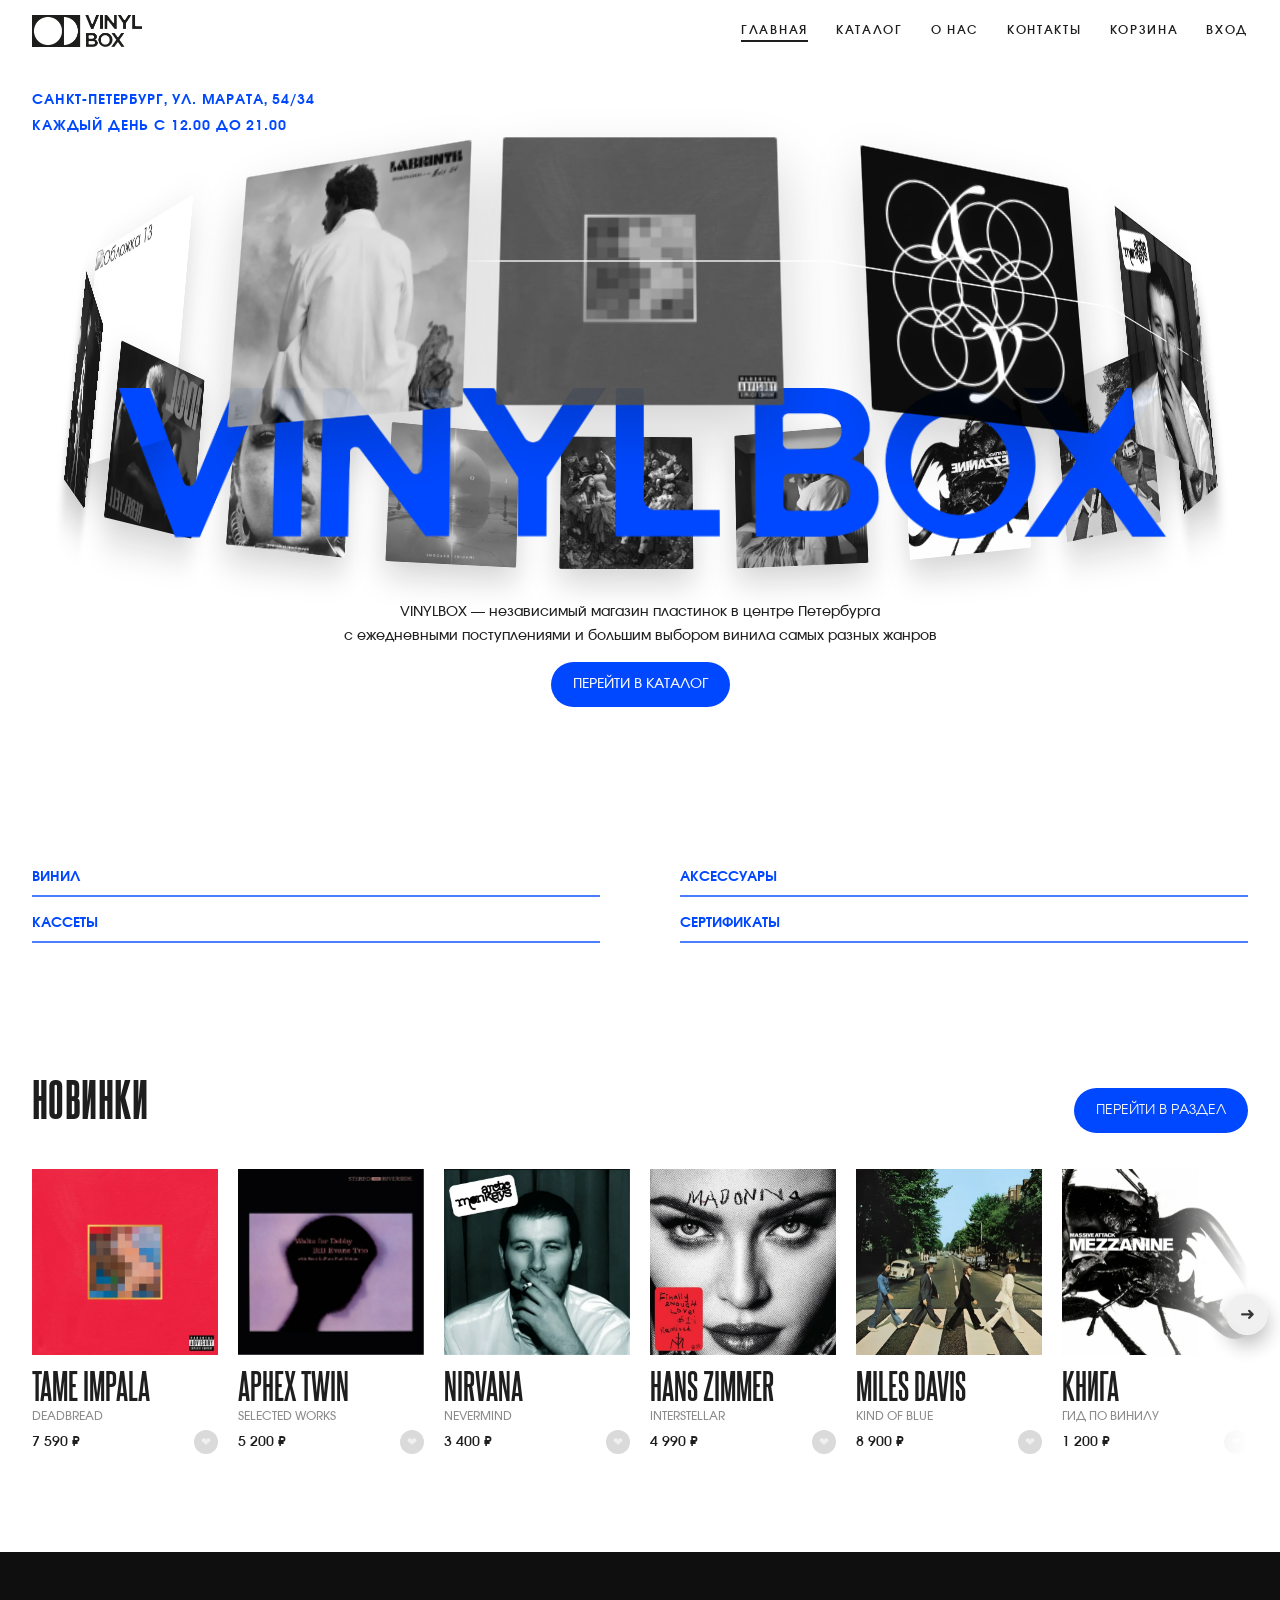
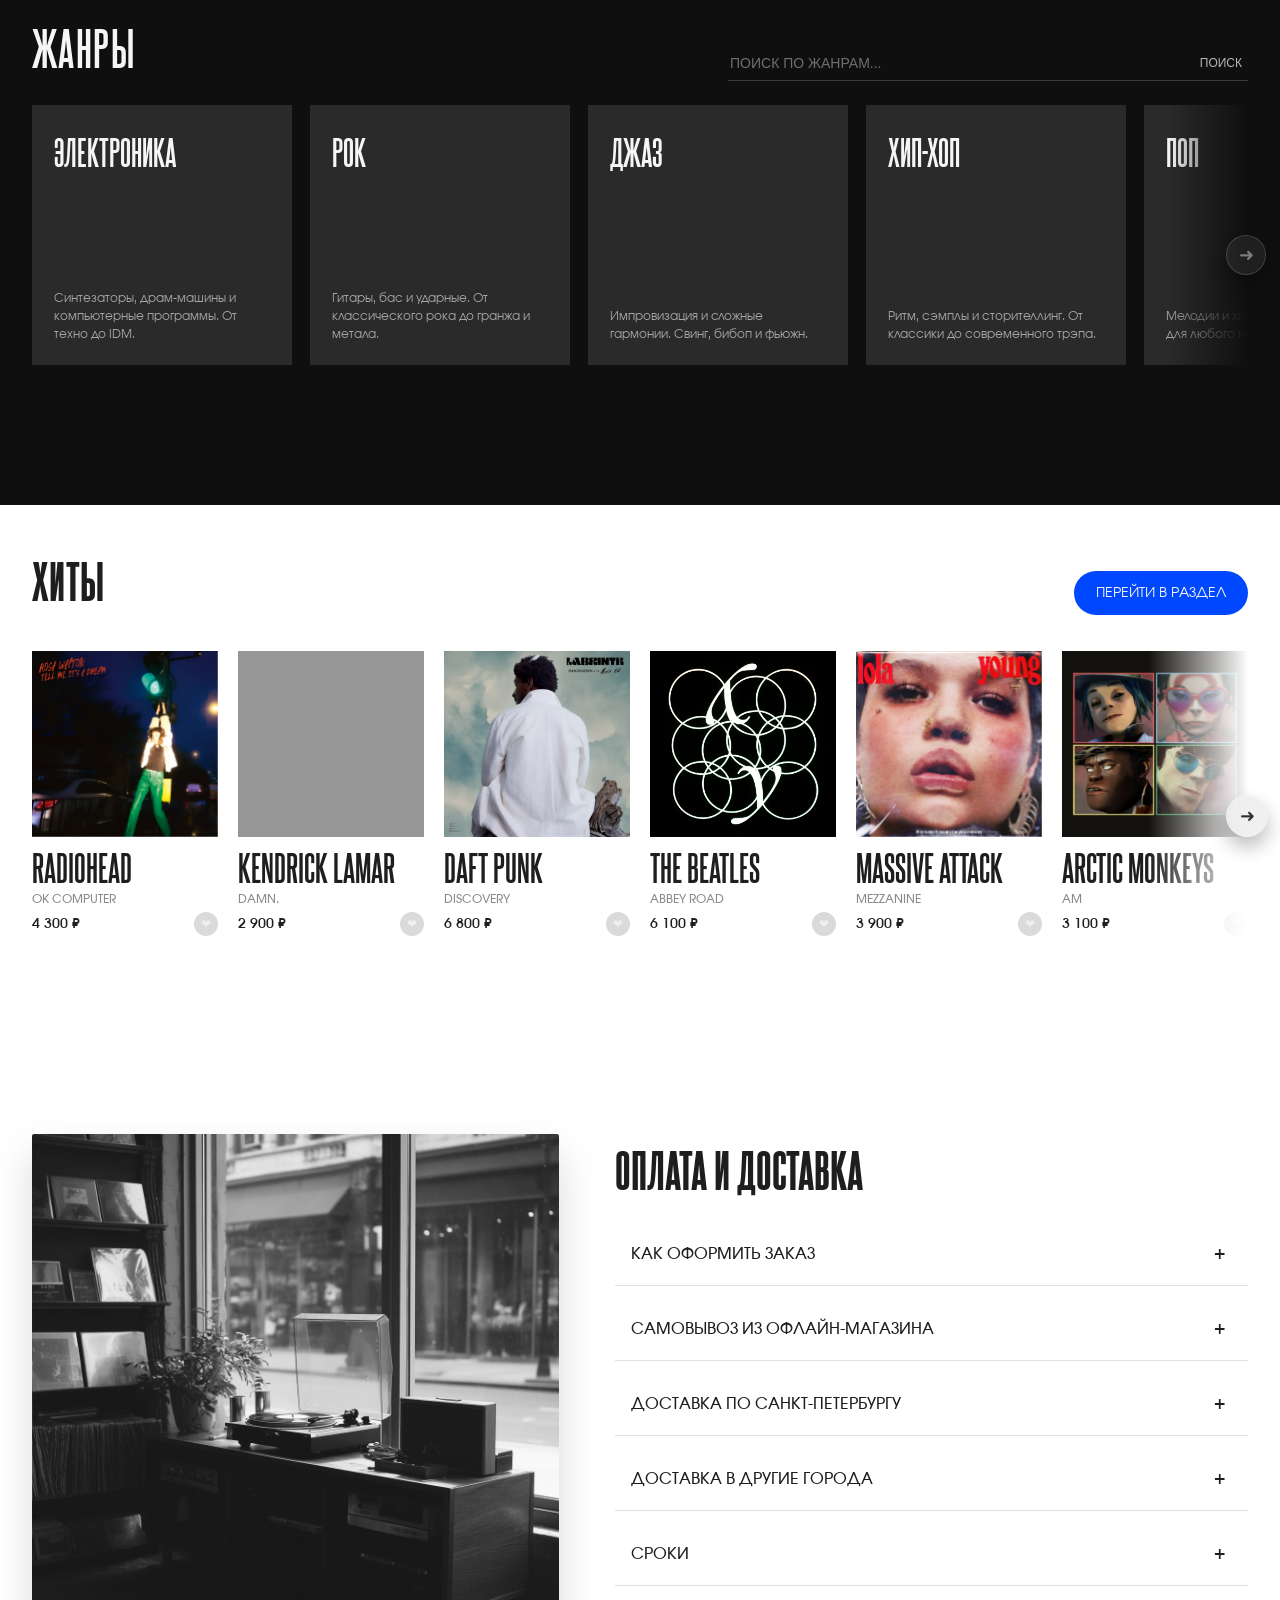
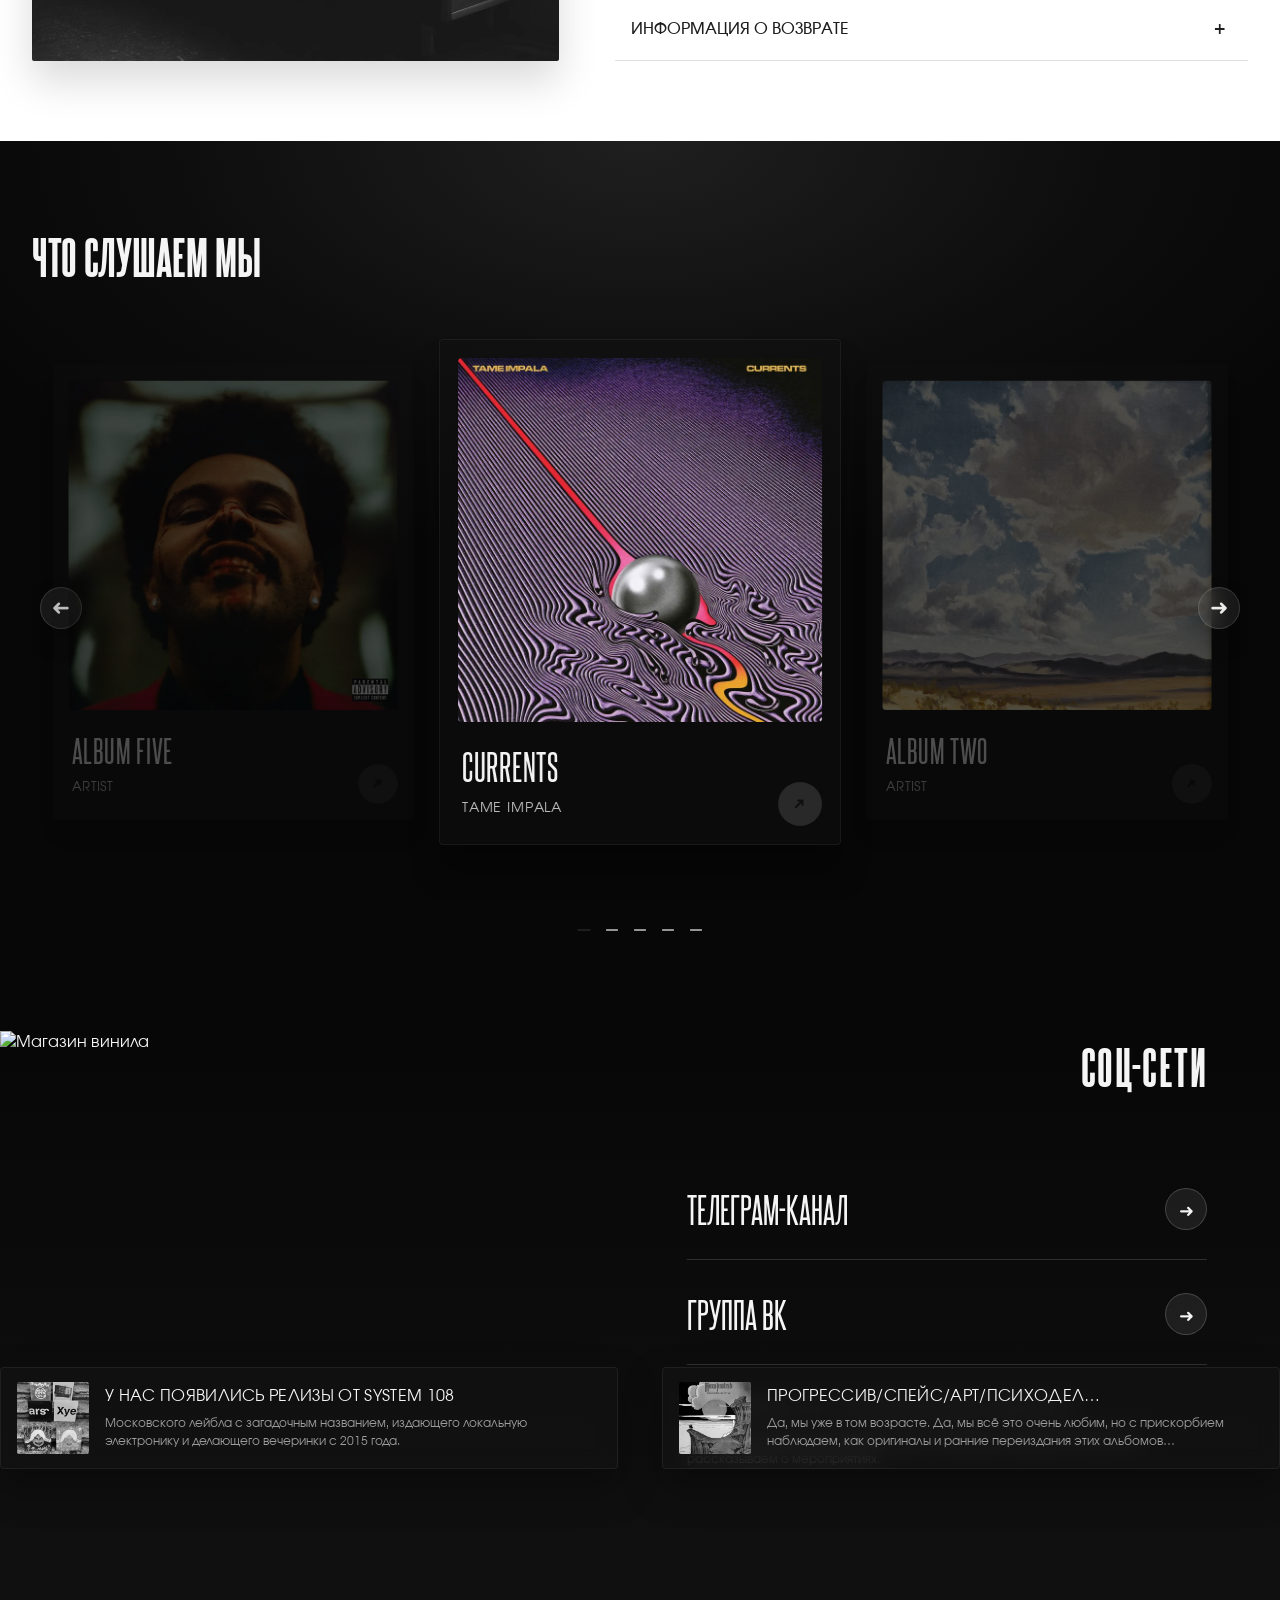
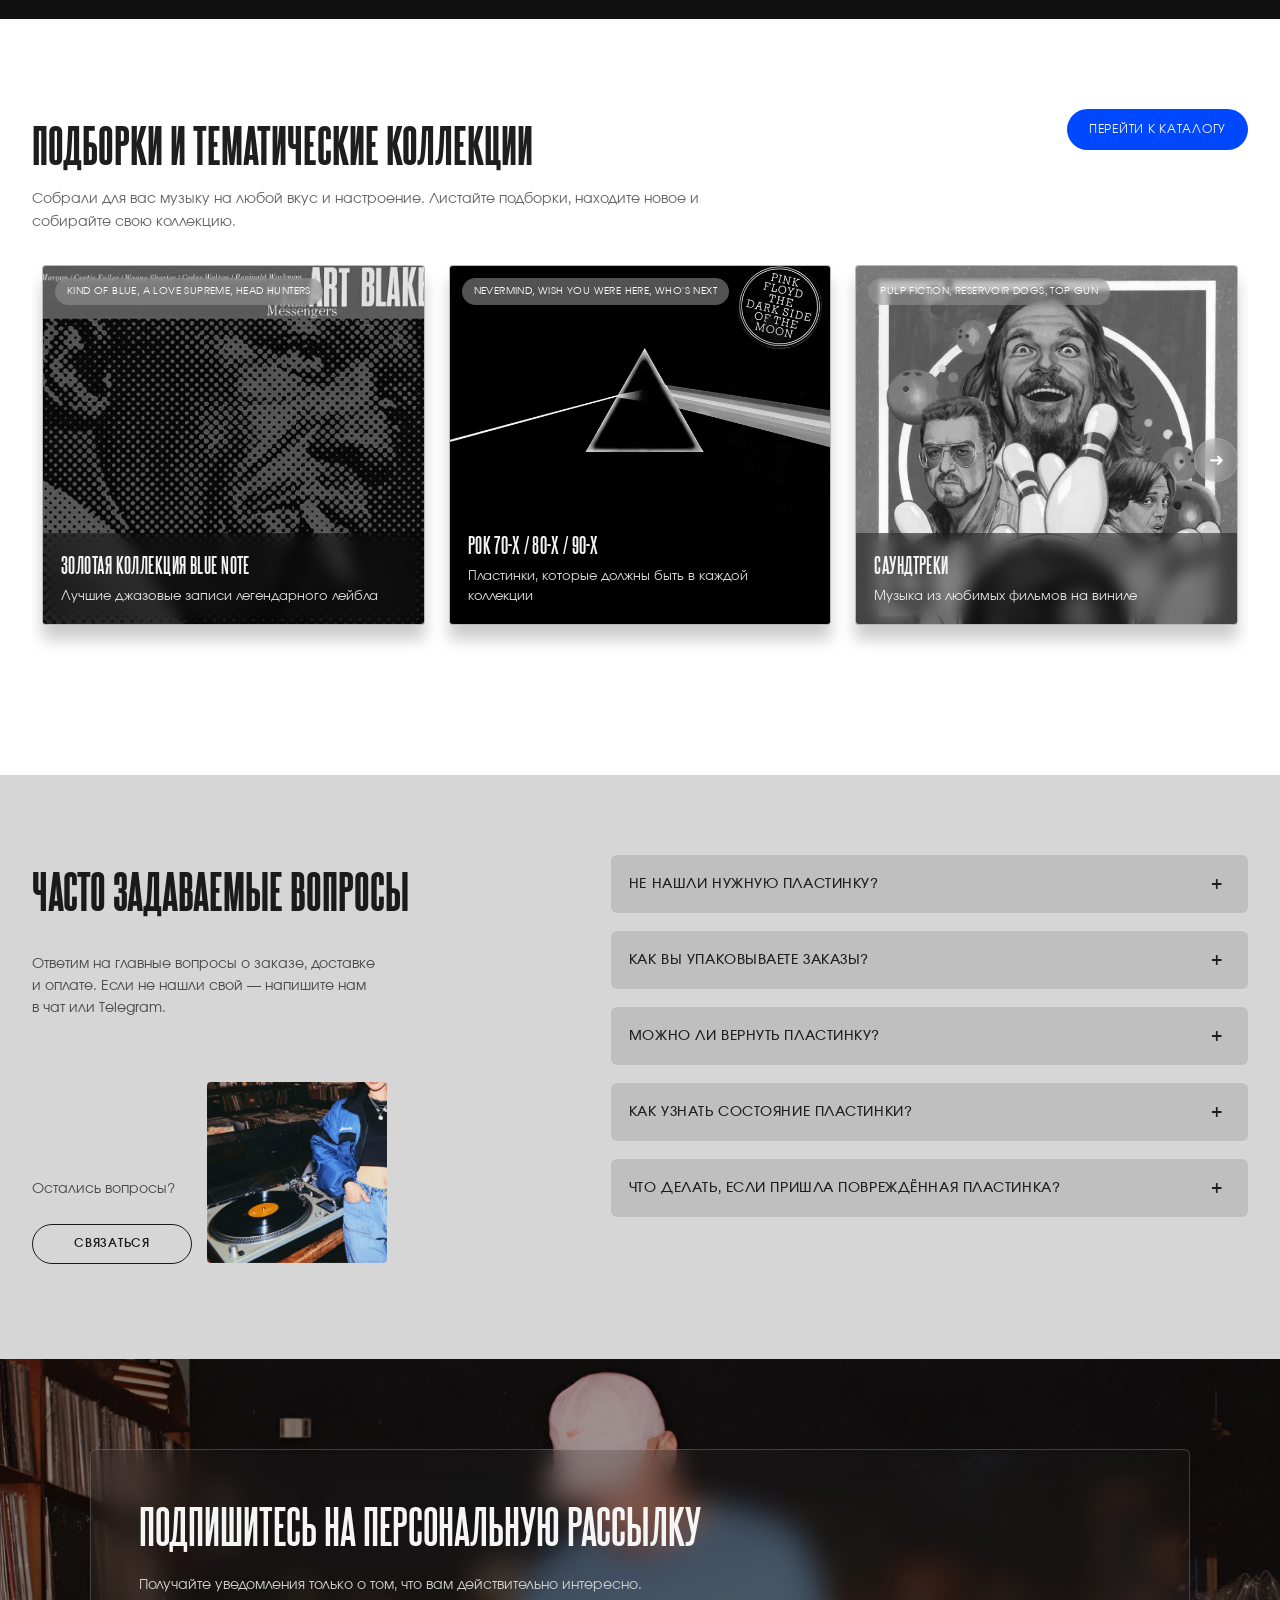
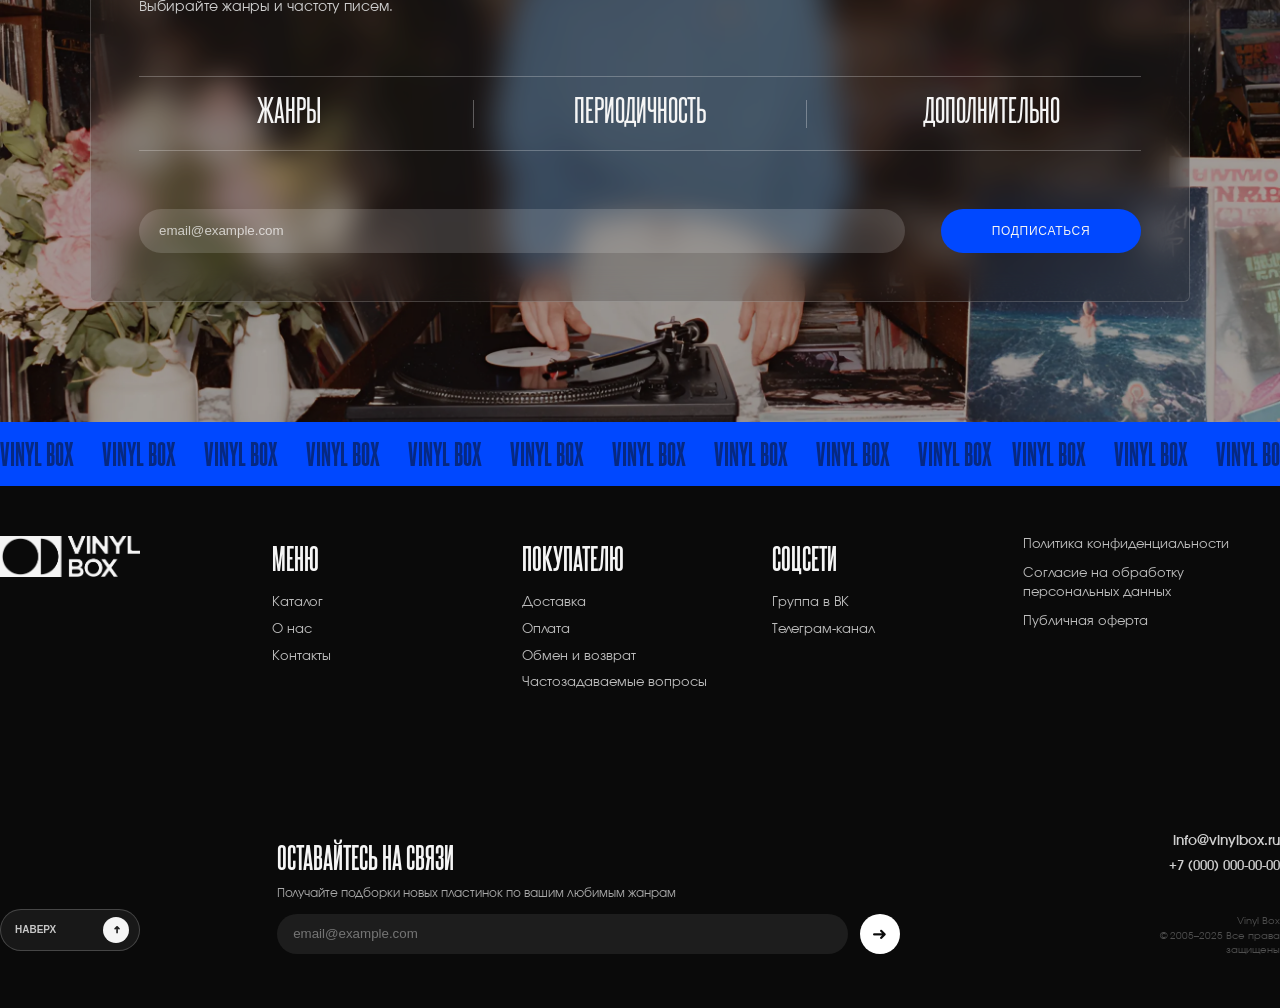
==== index.html @ a8a5d968 "Add files via upload" ====
﻿<!DOCTYPE html>
<html lang="ru">
<head>
    <meta charset="UTF-8">
    <meta name="viewport" content="width=device-width, initial-scale=1.0">
    <title>VINYLBOX</title>
    <link rel="stylesheet" href="/css/style.css">
</head>
<body>
    <header class="site-header">
        <div class="container header-inner">
            <a class="logo" href="index.html">
                <img class="logo-image" src="/images/logo1.webp" alt="Vinyl Box">
            </a>
            <nav class="nav">
                <div class="nav-item">
                    <a class="nav-link is-active" href="index.html">ГЛАВНАЯ</a>
                </div>
                <div class="nav-item">
                    <a class="nav-link" href="catalog.html">КАТАЛОГ</a>
                </div>
                <div class="nav-item">
                    <a class="nav-link" href="about.html">О НАС</a>
                </div>
                <div class="nav-item">
                    <a class="nav-link" href="contacts.html">КОНТАКТЫ</a>
                </div>
                <div class="nav-item">
                    <a class="nav-link" href="cart.html">КОРЗИНА</a>
                </div>
                <div class="nav-item">
                    <a class="nav-link" href="login.html">ВХОД</a>
                </div>
            </nav>
        </div>
    </header>

    <main>
        <section class="hero-info">
            <div class="container hero-info-inner">
                <div class="hero-info-contacts">
                    <p class="hero-info-line">САНКТ-ПЕТЕРБУРГ, УЛ. МАРАТА, 54/34</p>
                    <p class="hero-info-line">КАЖДЫЙ ДЕНЬ С 12.00 ДО 21.00</p>
                </div>
            </div>
        </section>

        <section class="hero">
            <div class="hero-floating" aria-hidden="true">
                <div class="orbit">
                    <div class="orbit-ring" aria-hidden="true">
                        <img class="orbit-item" src="/images/cover_hero/1.webp" alt="Обложка 1">
                        <img class="orbit-item" src="/images/cover_hero/15.webp" alt="Обложка 15">
                        <img class="orbit-item" src="/images/cover_hero/3.webp" alt="Обложка 3">
                        <img class="orbit-item" src="/images/cover_hero/4.webp" alt="Обложка 4">
                        <img class="orbit-item" src="/images/cover_hero/5.webp" alt="Обложка 5">
                        <img class="orbit-item" src="/images/cover_hero/6.webp" alt="Обложка 6">
                        <img class="orbit-item" src="/images/cover_hero/7.webp" alt="Обложка 7">
                        <img class="orbit-item" src="/images/cover_hero/8.webp" alt="Обложка 8">
                        <img class="orbit-item" src="/images/cover_hero/9.webp" alt="Обложка 9">
                        <img class="orbit-item" src="/images/cover_hero/16.webp" alt="Обложка 16">
                        <img class="orbit-item" src="/images/cover_hero/11.webp" alt="Обложка 11">
                        <img class="orbit-item" src="/images/cover_hero/12.webp" alt="Обложка 12">
                        <img class="orbit-item" src="/images/cover_hero/13.webp" alt="Обложка 13">
                        <img class="orbit-item" src="/images/cover_hero/14.webp" alt="Обложка 14">
                    </div>

                    <div class="orbit-logo" aria-hidden="true">
                        <img class="hero-logo" src="/images/logo3color.webp" alt="Vinyl Box">
                    </div>
                </div>
            </div>

            <div class="hero-caption">
                <p class="hero-info-text">
                    VINYLBOX — независимый магазин пластинок в центре Петербурга 
                    <br>с ежедневными поступлениями и большим выбором винила самых разных жанров
                </p>
                <a href="catalog.html" class="hero-cta">Перейти в каталог</a>
            </div>

        </section>

        <section class="catalog-links" aria-label="Разделы каталога">
            <div class="container catalog-links-inner">
                <div class="catalog-col">
                    <div class="catalog-item">
                        <span>ВИНИЛ</span>
                        <span class="catalog-line"></span>
                    </div>
                    <div class="catalog-item">
                        <span>КАССЕТЫ</span>
                        <span class="catalog-line"></span>
                    </div>
                </div>
                <div class="catalog-col">
                    <div class="catalog-item">
                        <span>АКСЕССУАРЫ</span>
                        <span class="catalog-line"></span>
                    </div>
                    <div class="catalog-item">
                        <span>СЕРТИФИКАТЫ</span>
                        <span class="catalog-line"></span>
                    </div>
                </div>
            </div>
        </section>

<section class="catalog">
    <div class="container">
        <div class="catalog__row">
            <h2 class="catalog__title">Новинки</h2>
            <a href="catalog.html" class="catalog__action">Перейти в раздел</a>
        </div>

        <div class="catalog__carousel" data-carousel>
        <button class="catalog__arrow catalog__arrow--left" data-carousel-prev aria-label="Назад">➜</button>
        <div class="catalog__grid" data-carousel-track>
            <!-- card -->
            <article class="catalog__card">
                <div class="catalog__card-image"></div>
                <div class="catalog__card-info">
                    <div class="catalog__card-title">Tame Impala</div>
                    <div class="catalog__card-subtitle">Deadbread</div>
                    <div class="catalog__card-footer">
                        <div class="catalog__card-price">7 590 ₽</div>
                        <button class="catalog__card-fav" aria-label="Добавить в избранное"></button>
                    </div>
                </div>
            </article>

            <article class="catalog__card">
                <div class="catalog__card-image"></div>
                <div class="catalog__card-info">
                    <div class="catalog__card-title">Tame Impala</div>
                    <div class="catalog__card-subtitle">Deadbread</div>
                    <div class="catalog__card-footer">
                        <div class="catalog__card-price">7 590 ₽</div>
                        <button class="catalog__card-fav" aria-label="Добавить в избранное"></button>
                    </div>
                </div>
            </article>

            <article class="catalog__card">
                <div class="catalog__card-image"></div>
                <div class="catalog__card-info">
                    <div class="catalog__card-title">Tame Impala</div>
                    <div class="catalog__card-subtitle">Deadbread</div>
                    <div class="catalog__card-footer">
                        <div class="catalog__card-price">7 590 ₽</div>
                        <button class="catalog__card-fav" aria-label="Добавить в избранное"></button>
                    </div>
                </div>
            </article>

            <article class="catalog__card">
                <div class="catalog__card-image"></div>
                <div class="catalog__card-info">
                    <div class="catalog__card-title">Tame Impala</div>
                    <div class="catalog__card-subtitle">Deadbread</div>
                    <div class="catalog__card-footer">
                        <div class="catalog__card-price">7 590 ₽</div>
                        <button class="catalog__card-fav" aria-label="Добавить в избранное"></button>
                    </div>
                </div>
            </article>

            <article class="catalog__card">
                <div class="catalog__card-image"></div>
                <div class="catalog__card-info">
                    <div class="catalog__card-title">Tame Impala</div>
                    <div class="catalog__card-subtitle">Deadbread</div>
                    <div class="catalog__card-footer">
                        <div class="catalog__card-price">7 590 ₽</div>
                        <button class="catalog__card-fav" aria-label="Добавить в избранное"></button>
                    </div>
                </div>
            </article>

            <article class="catalog__card">
                <div class="catalog__card-image"></div>
                <div class="catalog__card-info">
                    <div class="catalog__card-title">Tame Impala</div>
                    <div class="catalog__card-subtitle">Deadbread</div>
                    <div class="catalog__card-footer">
                        <div class="catalog__card-price">7 590 ₽</div>
                        <button class="catalog__card-fav" aria-label="Добавить в избранное"></button>
                    </div>
                </div>
            </article>

            <article class="catalog__card">
                <div class="catalog__card-image"></div>
                <div class="catalog__card-info">
                    <div class="catalog__card-title">Tame Impala</div>
                    <div class="catalog__card-subtitle">Deadbread</div>
                    <div class="catalog__card-footer">
                        <div class="catalog__card-price">7 590 ₽</div>
                        <button class="catalog__card-fav" aria-label="Добавить в избранное"></button>
                    </div>
                </div>
            </article>

            <article class="catalog__card">
                <div class="catalog__card-image"></div>
                <div class="catalog__card-info">
                    <div class="catalog__card-title">Tame Impala</div>
                    <div class="catalog__card-subtitle">Deadbread</div>
                    <div class="catalog__card-footer">
                        <div class="catalog__card-price">7 590 ₽</div>
                        <button class="catalog__card-fav" aria-label="Добавить в избранное"></button>
                    </div>
                </div>
            </article>

            <article class="catalog__card">
                <div class="catalog__card-image"></div>
                <div class="catalog__card-info">
                    <div class="catalog__card-title">Tame Impala</div>
                    <div class="catalog__card-subtitle">Deadbread</div>
                    <div class="catalog__card-footer">
                        <div class="catalog__card-price">7 590 ₽</div>
                        <button class="catalog__card-fav" aria-label="Добавить в избранное"></button>
                    </div>
                </div>
            </article>

            <article class="catalog__card">
                <div class="catalog__card-image"></div>
                <div class="catalog__card-info">
                    <div class="catalog__card-title">Tame Impala</div>
                    <div class="catalog__card-subtitle">Deadbread</div>
                    <div class="catalog__card-footer">
                        <div class="catalog__card-price">7 590 ₽</div>
                        <button class="catalog__card-fav" aria-label="Добавить в избранное"></button>
                    </div>
                </div>
            </article>

            <article class="catalog__card">
                <div class="catalog__card-image"></div>
                <div class="catalog__card-info">
                    <div class="catalog__card-title">Tame Impala</div>
                    <div class="catalog__card-subtitle">Deadbread</div>
                    <div class="catalog__card-footer">
                        <div class="catalog__card-price">7 590 ₽</div>
                        <button class="catalog__card-fav" aria-label="Добавить в избранное"></button>
                    </div>
                </div>
            </article>
        </div>
        <div class="catalog__fade catalog__fade--left" data-carousel-fade-left></div>
        <div class="catalog__fade catalog__fade--right" data-carousel-fade-right></div>
        <button class="catalog__arrow catalog__arrow--right" data-carousel-next aria-label="Вперёд">➜</button>
    </div>
    </div>
</section>








        <section class="genres">
            <div class="container">
                <div class="genres__row">
                    <h2 class="genres__title">Жанры</h2>
                    <div class="genres__search">
                        <input type="text" placeholder="Поиск по жанрам..." class="genres__search-input" aria-label="Поиск по жанрам">
                        <button class="genres__search-button" aria-label="Поиск">Поиск</button>
                    </div>
                </div>

                <div class="genres__carousel" data-carousel>
                    <button class="genres__arrow genres__arrow--left" data-carousel-prev aria-label="Назад">➜</button>
                    <div class="genres__track" data-carousel-track>
                        <article class="genres__card">
                            <div class="genres__back" style="background-image: url('images/genres__card/genre-electro.webp');"></div>
                            <div class="genres__front">
                                <h3 class="genres__name">Электроника</h3>
                                <p class="genres__desc">Синтезаторы, драм-машины и компьютерные программы. От техно до IDM.</p>
                            </div>
                        </article>

                        <article class="genres__card">
                            <div class="genres__back" style="background-image: url('images/genres__card/genre-rock.webp');"></div>
                            <div class="genres__front">
                                <h3 class="genres__name">Рок</h3>
                                <p class="genres__desc">Гитары, бас и ударные. От классического рока до гранжа и метала.</p>
                            </div>
                        </article>

                        <article class="genres__card">
                            <div class="genres__back" style="background-image: url('images/genres__card/genre-jazz.webp');"></div>
                            <div class="genres__front">
                                <h3 class="genres__name">Джаз</h3>
                                <p class="genres__desc">Импровизация и сложные гармонии. Свинг, бибоп и фьюжн.</p>
                            </div>
                        </article>

                        <article class="genres__card">
                            <div class="genres__back" style="background-image: url('images/genres__card/genre-hiphop.webp');"></div>
                            <div class="genres__front">
                                <h3 class="genres__name">Хип-хоп</h3>
                                <p class="genres__desc">Ритм, сэмплы и сторителлинг. От классики до современного трэпа.</p>
                            </div>
                        </article>

                        <article class="genres__card">
                            <div class="genres__back" style="background-image: url('images/genres__card/genre-pop.webp');"></div>
                            <div class="genres__front">
                                <h3 class="genres__name">Поп</h3>
                                <p class="genres__desc">Мелодии и хиты. Легкое звучание для любого настроения.</p>
                            </div>
                        </article>

                        <article class="genres__card">
                            <div class="genres__back" style="background-image: url('images/genres__card/genre-indie.webp');"></div>
                            <div class="genres__front">
                                <h3 class="genres__name">Инди</h3>
                                <p class="genres__desc">Независимое звучание и эксперименты. От дрим-попа до пост-панка.</p>
                            </div>
                        </article>

                        <a href="catalog.html" class="genres__card genres__card--action">
                            <div class="genres__front">
                                <span class="genres__action-text">Перейти в раздел</span>
                                <span class="genres__action-icon">➜</span>
                            </div>
                        </a>
                    </div>
                    <div class="genres__fade genres__fade--left" data-carousel-fade-left></div>
                    <div class="genres__fade genres__fade--right" data-carousel-fade-right></div>
                    <button class="genres__arrow genres__arrow--right" data-carousel-next aria-label="Вперёд">➜</button>
                </div>
            </div>
        </section>

<section class="catalog">
    <div class="container">
        <div class="catalog__row">
            <h2 class="catalog__title">Хиты</h2>
            <a href="catalog.html" class="catalog__action">Перейти в раздел</a>
        </div>

        <div class="catalog__carousel" data-carousel>
        <button class="catalog__arrow catalog__arrow--left" data-carousel-prev aria-label="Назад">➜</button>
        <div class="catalog__grid" data-carousel-track>
            <!-- card -->
            <article class="catalog__card">
                <div class="catalog__card-image"></div>
                <div class="catalog__card-info">
                    <div class="catalog__card-title">Tame Impala</div>
                    <div class="catalog__card-subtitle">Deadbread</div>
                    <div class="catalog__card-footer">
                        <div class="catalog__card-price">7 590 ₽</div>
                        <button class="catalog__card-fav" aria-label="Добавить в избранное"></button>
                    </div>
                </div>
            </article>

            <article class="catalog__card">
                <div class="catalog__card-image"></div>
                <div class="catalog__card-info">
                    <div class="catalog__card-title">Tame Impala</div>
                    <div class="catalog__card-subtitle">Deadbread</div>
                    <div class="catalog__card-footer">
                        <div class="catalog__card-price">7 590 ₽</div>
                        <button class="catalog__card-fav" aria-label="Добавить в избранное"></button>
                    </div>
                </div>
            </article>

            <article class="catalog__card">
                <div class="catalog__card-image"></div>
                <div class="catalog__card-info">
                    <div class="catalog__card-title">Tame Impala</div>
                    <div class="catalog__card-subtitle">Deadbread</div>
                    <div class="catalog__card-footer">
                        <div class="catalog__card-price">7 590 ₽</div>
                        <button class="catalog__card-fav" aria-label="Добавить в избранное"></button>
                    </div>
                </div>
            </article>

            <article class="catalog__card">
                <div class="catalog__card-image"></div>
                <div class="catalog__card-info">
                    <div class="catalog__card-title">Tame Impala</div>
                    <div class="catalog__card-subtitle">Deadbread</div>
                    <div class="catalog__card-footer">
                        <div class="catalog__card-price">7 590 ₽</div>
                        <button class="catalog__card-fav" aria-label="Добавить в избранное"></button>
                    </div>
                </div>
            </article>

            <article class="catalog__card">
                <div class="catalog__card-image"></div>
                <div class="catalog__card-info">
                    <div class="catalog__card-title">Tame Impala</div>
                    <div class="catalog__card-subtitle">Deadbread</div>
                    <div class="catalog__card-footer">
                        <div class="catalog__card-price">7 590 ₽</div>
                        <button class="catalog__card-fav" aria-label="Добавить в избранное"></button>
                    </div>
                </div>
            </article>

            <article class="catalog__card">
                <div class="catalog__card-image"></div>
                <div class="catalog__card-info">
                    <div class="catalog__card-title">Tame Impala</div>
                    <div class="catalog__card-subtitle">Deadbread</div>
                    <div class="catalog__card-footer">
                        <div class="catalog__card-price">7 590 ₽</div>
                        <button class="catalog__card-fav" aria-label="Добавить в избранное"></button>
                    </div>
                </div>
            </article>

            <article class="catalog__card">
                <div class="catalog__card-image"></div>
                <div class="catalog__card-info">
                    <div class="catalog__card-title">Tame Impala</div>
                    <div class="catalog__card-subtitle">Deadbread</div>
                    <div class="catalog__card-footer">
                        <div class="catalog__card-price">7 590 ₽</div>
                        <button class="catalog__card-fav" aria-label="Добавить в избранное"></button>
                    </div>
                </div>
            </article>

            <article class="catalog__card">
                <div class="catalog__card-image"></div>
                <div class="catalog__card-info">
                    <div class="catalog__card-title">Tame Impala</div>
                    <div class="catalog__card-subtitle">Deadbread</div>
                    <div class="catalog__card-footer">
                        <div class="catalog__card-price">7 590 ₽</div>
                        <button class="catalog__card-fav" aria-label="Добавить в избранное"></button>
                    </div>
                </div>
            </article>

            <article class="catalog__card">
                <div class="catalog__card-image"></div>
                <div class="catalog__card-info">
                    <div class="catalog__card-title">Tame Impala</div>
                    <div class="catalog__card-subtitle">Deadbread</div>
                    <div class="catalog__card-footer">
                        <div class="catalog__card-price">7 590 ₽</div>
                        <button class="catalog__card-fav" aria-label="Добавить в избранное"></button>
                    </div>
                </div>
            </article>

            <article class="catalog__card">
                <div class="catalog__card-image"></div>
                <div class="catalog__card-info">
                    <div class="catalog__card-title">Tame Impala</div>
                    <div class="catalog__card-subtitle">Deadbread</div>
                    <div class="catalog__card-footer">
                        <div class="catalog__card-price">7 590 ₽</div>
                        <button class="catalog__card-fav" aria-label="Добавить в избранное"></button>
                    </div>
                </div>
            </article>

            <article class="catalog__card">
                <div class="catalog__card-image"></div>
                <div class="catalog__card-info">
                    <div class="catalog__card-title">Tame Impala</div>
                    <div class="catalog__card-subtitle">Deadbread</div>
                    <div class="catalog__card-footer">
                        <div class="catalog__card-price">7 590 ₽</div>
                        <button class="catalog__card-fav" aria-label="Добавить в избранное"></button>
                    </div>
                </div>
            </article>
        </div>
        <div class="catalog__fade catalog__fade--left" data-carousel-fade-left></div>
        <div class="catalog__fade catalog__fade--right" data-carousel-fade-right></div>
        <button class="catalog__arrow catalog__arrow--right" data-carousel-next aria-label="Вперёд">➜</button>
    </div>
    </div>
</section>



        <section class="payment">
            <div class="container payment__inner">
                <div class="payment__visual" style="background-image: url('images/pay_del/pay_del_im.webp');"></div>
                <div class="payment__info">
                    <h2 class="payment__title">Оплата и доставка</h2>

                    <div class="payment__accordion" data-accordion>
                        <article class="payment__item">
                            <button class="payment__header" type="button" aria-expanded="false">
                                <span>Как оформить заказ</span>
                                    <span class="payment__arrow" aria-hidden="true">+</span>
                            </button>
                            <div class="payment__body">
                                <p>Для того, чтобы купить пластинки в нашем интернет-магазине винила, Вам нужно зарегистрироваться на сайте, добавить нужные Вам альбомы в корзину и оформить заказ. В течение пары часов мы свяжемся с вами для уточнения деталей заказа.  
                                <br>
                                <br>С этого момента и до момента выдачи заказа пластинка резервируется на 3 дня 
                                <br>и не может быть продана кому-то другому.</p>
                            </div>
                        </article>

                        <article class="payment__item">
                            <button class="payment__header" type="button" aria-expanded="false">
                                <span>Самовывоз из офлайн-магазина</span>
                                    <span class="payment__arrow" aria-hidden="true">+</span>
                            </button>
                            <div class="payment__body">
                                <p>Если вы находитесь в Санкт-Петербурге или его окрестностях, то можете получить свой заказ в нашем магазине, который находится по адресу: Санкт-Петербург, ул. Марата 54/34. Магазин работает без выходных, с 12.00 до 21.00. 
                                <br>
                                <br>Таким образом, вы экономите на доставке и можете сами забрать заказ на виниловые пластинки в СПб, убедившись в соответствии состояния пластинок описанию на сайте.   </p>
                            </div>
                        </article>

                        <article class="payment__item">
                            <button class="payment__header" type="button" aria-expanded="false">
                                <span>Доставка по Санкт-Петербургу</span>
                                    <span class="payment__arrow" aria-hidden="true">+</span>
                            </button>
                            <div class="payment__body">
                                <p>Мы отправляем пластинки по Санкт-Петербургу с курьерами <strong>Яндекс Доставкой</strong>. Это всегда занимает не больше часа: сразу после оплаты мы передадим надежно упакованную пластинку курьеру! Также можем отправить заказ другими службами.   </p>
                            </div>
                        </article>

                        <article class="payment__item">
                            <button class="payment__header" type="button" aria-expanded="false">
                                <span>Доставка в другие города</span>
                                    <span class="payment__arrow" aria-hidden="true">+</span>
                            </button>
                            <div class="payment__body">
                                <p>Отправка осуществляется почтой или транспортной компанией Яндекс Доставки. Сроки и стоимость зависят от региона и способа доставки. 
                                <br>
                                <br>Доставка почтой обычно стоит 400-500 рублей, в зависимости от веса посылки и удаленности вашего города. Для надёжности аккуратно упаковываем винил в специальную пленку и коробку из плотного картона, чтобы пластинки не повредили во время транспортировки. Все заказы будут отправлены в течение одного дня после оплаты, отправление можно будет отслеживать по ссылке на сайте почты. </p>
                            </div>
                        </article>

                        <article class="payment__item">
                            <button class="payment__header" type="button" aria-expanded="false">
                                <span>Сроки</span>
                                    <span class="payment__arrow" aria-hidden="true">+</span>
                            </button>
                            <div class="payment__body">
                                <p>Подтвержденные заказы обычно отправляются в течение 1–2 рабочих дней. Срок доставки зависит от города Вашего проживания. 
                                <br>
                                <br>В среднем срок составляет: Яндекс Доставка — 1–3 дня, Почта России — 3–5 дней.</p>
                            </div>
                        </article>

                        <article class="payment__item">
                            <button class="payment__header" type="button" aria-expanded="false">
                                <span>Информация о возврате</span>
                                    <span class="payment__arrow" aria-hidden="true">+</span>
                            </button>
                            <div class="payment__body">
                                <p>Если товар не подошёл, вы можете вернуть его в течение <strong>14 дней</strong> в соответствии с законодательством РФ. Сохраняйте чек и упаковку.</p>
                            </div>
                        </article>
                    </div>
                </div>
            </div>
        </section>

        <section class="recom" aria-label="Что слушаем мы">
            <div class="container">
                <h2 class="recom__title">Что слушаем мы</h2>
                <div class="recom__carousel" data-recom>
                    <button class="recom__arrow recom__arrow--left" data-recom-prev aria-label="Назад">➜</button>
                    <div class="recom__viewport">
                        <div class="recom__track">
                            <article class="recom__card" data-recom-card>
                                <div class="recom__image-wrap">
                                    <img src="/images/recom/rec_1.webp" alt="Currents — Tame Impala">
                                </div>
                                <div class="recom__meta">
                                    <div class="recom__album">CURRENTS</div>
                                    <div class="recom__artist">TAME IMPALA</div>
                                </div>
                                <a class="recom__link" href="#" aria-label="Перейти к пластинке">
                                    <span class="recom__link-icon">➜</span>
                                </a>
                            </article>
                            <article class="recom__card" data-recom-card>
                                <div class="recom__image-wrap">
                                    <img src="/images/recom/rec_2.webp" alt="Альбом 2">
                                </div>
                                <div class="recom__meta">
                                    <div class="recom__album">ALBUM TWO</div>
                                    <div class="recom__artist">ARTIST</div>
                                </div>
                                <a class="recom__link" href="#" aria-label="Перейти к пластинке">
                                    <span class="recom__link-icon">➜</span>
                                </a>
                            </article>
                            <article class="recom__card" data-recom-card>
                                <div class="recom__image-wrap">
                                    <img src="/images/recom/rec_3.webp" alt="Альбом 3">
                                </div>
                                <div class="recom__meta">
                                    <div class="recom__album">ALBUM THREE</div>
                                    <div class="recom__artist">ARTIST</div>
                                </div>
                                <a class="recom__link" href="#" aria-label="Перейти к пластинке">
                                    <span class="recom__link-icon">➜</span>
                                </a>
                            </article>
                            <article class="recom__card" data-recom-card>
                                <div class="recom__image-wrap">
                                    <img src="/images/recom/rec_4.webp" alt="Альбом 4">
                                </div>
                                <div class="recom__meta">
                                    <div class="recom__album">ALBUM FOUR</div>
                                    <div class="recom__artist">ARTIST</div>
                                </div>
                                <a class="recom__link" href="#" aria-label="Перейти к пластинке">
                                    <span class="recom__link-icon">➜</span>
                                </a>
                            </article>
                            <article class="recom__card" data-recom-card>
                                <div class="recom__image-wrap">
                                    <img src="/images/recom/rec_5.webp" alt="Альбом 5">
                                </div>
                                <div class="recom__meta">
                                    <div class="recom__album">ALBUM FIVE</div>
                                    <div class="recom__artist">ARTIST</div>
                                </div>
                                <a class="recom__link" href="#" aria-label="Перейти к пластинке">
                                    <span class="recom__link-icon">➜</span>
                                </a>
                            </article>
                        </div>
                    </div>
                    <button class="recom__arrow recom__arrow--right" data-recom-next aria-label="Вперёд">➜</button>
                </div>
                <div class="recom__dots" data-recom-dots>
                    <button class="recom__dot" type="button" aria-label="Карточка 1"></button>
                    <button class="recom__dot" type="button" aria-label="Карточка 2"></button>
                    <button class="recom__dot" type="button" aria-label="Карточка 3"></button>
                    <button class="recom__dot" type="button" aria-label="Карточка 4"></button>
                    <button class="recom__dot" type="button" aria-label="Карточка 5"></button>
                </div>
            </div>
        </section>

        <section class="social" aria-label="Соц-сети">
            <div class="social__media">
                <img src="/images/social_net/im1.webp" alt="Магазин винила">
            </div>
            <div class="social__cards">
                <article class="social__card">
                    <img class="social__thumb" src="/images/social_net/image_2.webp" alt="Новость 1">
                    <div class="social__text">
                        <div class="social__card-title">У нас появились релизы от system 108</div>
                        <div class="social__card-desc">
                            Московского лейбла с загадочным названием, издающего локальную электронику и делающего вечеринки с 2015 года.
                        </div>
                    </div>
                </article>
                <article class="social__card">
                    <img class="social__thumb" src="/images/social_net/image_3.webp" alt="Новость 2">
                    <div class="social__text">
                        <div class="social__card-title">Прогрессив/спейс/арт/психодел…</div>
                        <div class="social__card-desc">
                            Да, мы уже в том возрасте. Да, мы всё это очень любим, но с прискорбием наблюдаем, как оригиналы и ранние переиздания этих альбомов…
                        </div>
                    </div>
                </article>
            </div>
            <div class="container social__content">
                <div class="social__inner">
                    <h2 class="social__title">Соц-сети</h2>
                    <div class="social__links">
                        <div class="social__item">
                            <a class="social__link" href="#" aria-label="Телеграм-канал">
                                Телеграм-канал
                                <span class="social__arrow">➜</span>
                            </a>
                            <div class="social__panel">
                                Первое место, где появляется информация о новых поступлениях. 
                                <br>Здесь всё самое свежее и актуальное: редкие пластинки, новости, 
                                <br>а ещё розыгрыши винила и просто тёплая, дружелюбная атмосфера. 
                            </div>
                        </div>
                        <div class="social__item">
                            <a class="social__link" href="#" aria-label="Группа ВК">
                                Группа ВК
                                <span class="social__arrow">➜</span>
                            </a>
                            <div class="social__panel">
                                Cообщество в котором тоже можно спокойно полистать наш каталог (который стараемся регулярно пополнять) и задать вопросы.
                            </div>
                        </div>
                    </div>
                    <div class="social__note">
                        <p>Подписывайтесь на нас, чтобы быть в курсе всего интересного!</p>
                        <p>Публикуем новинки, анонсируем скидки, проводим розыгрыши пластинок и рассказываем о мероприятиях.</p>
                    </div>
                </div>
            </div>
        </section>

        <section class="collections" aria-label="Подборки и тематические коллекции">
            <div class="container">
                <div class="collections__row">
                    <div class="collections__head">
                        <h2 class="collections__title">Подборки и тематические коллекции</h2>
                        <p class="collections__desc">
                            Собрали для вас музыку на любой вкус и настроение. Листайте подборки, находите новое и собирайте свою коллекцию.
                        </p>
                    </div>
                    <a class="collections__cta" href="catalog.html">Перейти к каталогу</a>
                </div>

                <div class="collections__carousel" data-collections>
                    <button class="collections__arrow collections__arrow--left" data-collections-prev aria-label="Назад">➜</button>
                    <div class="collections__track" data-collections-track>
                        <article class="collections__card">
                            <div class="collections__pill">Kind of Blue, A Love Supreme, Head Hunters</div>
                            <div class="collections__image">
                                <img src="/images/compilation/jazz_1.webp" alt="Золотая коллекция Blue Note">
                            </div>
                            <div class="collections__info">
                                <h3>Золотая коллекция Blue Note</h3>
                                <p>Лучшие джазовые записи легендарного лейбла</p>
                            </div>
                        </article>

                        <article class="collections__card">
                            <div class="collections__pill">Nevermind, Wish You Were Here, Who's Next</div>
                            <div class="collections__image">
                                <img src="/images/compilation/rock_2.webp" alt="Рок 70-х / 80-х / 90-х">
                            </div>
                            <div class="collections__info">
                                <h3>Рок 70-х / 80-х / 90-х</h3>
                                <p>Пластинки, которые должны быть в каждой коллекции</p>
                            </div>
                        </article>

                        <article class="collections__card">
                            <div class="collections__pill">Pulp Fiction, Reservoir Dogs, Top Gun</div>
                            <div class="collections__image">
                                <img src="/images/compilation/sound_3.webp" alt="Саундтреки">
                            </div>
                            <div class="collections__info">
                                <h3>Саундтреки</h3>
                                <p>Музыка из любимых фильмов на виниле</p>
                            </div>
                        </article>

                        <article class="collections__card">
                            <div class="collections__pill">Snoop Doggy Dogg, Nas, 2Pac, Dr. Dre</div>
                            <div class="collections__image">
                                <img src="/images/compilation/hip_4.webp" alt="Хип-хоп: старая школа и новое звучание">
                            </div>
                            <div class="collections__info">
                                <h3>Хип-хоп: старая школа и новое звучание</h3>
                                <p>Золотая эра от Wu-Tang до Nas</p>
                            </div>
                        </article>
                    </div>
                    <button class="collections__arrow collections__arrow--right" data-collections-next aria-label="Вперёд">➜</button>
                </div>
            </div>
        </section>

        <section class="faq" aria-label="Часто задаваемые вопросы">
            <div class="container faq__inner">
                <div class="faq__info">
                    <h2 class="faq__title">Часто задаваемые вопросы</h2>
                    <p class="faq__lead">
                        Ответим на главные вопросы о заказе, доставке 
                        <br>и оплате. Если не нашли свой — напишите нам 
                        <br>в чат или Telegram.
                    </p>
                    <div class="faq__image">
                        <img src="/images/FAQ/img1.webp" alt="Магазин винила">
                    </div>
                    <div class="faq__cta">
                        <span>Остались вопросы?</span>
                        <a class="faq__btn" href="#">Связаться</a>
                    </div>
                </div>
                <div class="faq__list" data-accordion>
                    <article class="faq__item payment__item">
                        <button class="faq__header payment__header" type="button" aria-expanded="false">
                            <span>Не нашли нужную пластинку?</span>
                            <span class="payment__arrow" aria-hidden="true">+</span>
                        </button>
                        <div class="faq__body payment__body">
                            <p>Если вы не нашли интересующую вас пластинку в каталоге, напишите нам — мы проверим наличие на складе или уточним возможность индивидуального заказа специально для вас.
</p>
                        </div>
                    </article>
                    <article class="faq__item payment__item">
                        <button class="faq__header payment__header" type="button" aria-expanded="false">
                            <span>Как вы упаковываете заказы?</span>
                            <span class="payment__arrow" aria-hidden="true">+</span>
                        </button>
                        <div class="faq__body payment__body">
                            <p>Каждую пластинку упаковываем в плотный картонный конверт + пузырчатую пленку. Отправляем в коробках, чтобы защитить углы от повреждений.</p>
                        </div>
                    </article>
                    <article class="faq__item payment__item">
                        <button class="faq__header payment__header" type="button" aria-expanded="false">
                            <span>Можно ли вернуть пластинку?</span>
                            <span class="payment__arrow" aria-hidden="true">+</span>
                        </button>
                        <div class="faq__body payment__body">
                            <p>Да, в течение 14 дней, если не нарушена упаковка и товар не был в использовании. 
                                <br>Если пластинка пришла поврежденной — заменяем или возвращаем деньги.</p>
                        </div>
                    </article>
                    <article class="faq__item payment__item">
                        <button class="faq__header payment__header" type="button" aria-expanded="false">
                            <span>Как узнать состояние пластинки?</span>
                            <span class="payment__arrow" aria-hidden="true">+</span>
                        </button>
                        <div class="faq__body payment__body">
                            <p>В карточке каждого товара указано состояние: новый (запечатанный) или подержанный 
                                <br>(с оценкой от Mint до Good). Фото обложки и самой пластинки прилагаются.</p>
                        </div>
                    </article>
                    <article class="faq__item payment__item">
                        <button class="faq__header payment__header" type="button" aria-expanded="false">
                            <span>Что делать, если пришла повреждённая пластинка?</span>
                            <span class="payment__arrow" aria-hidden="true">+</span>
                        </button>
                        <div class="faq__body payment__body">
                            <p>Напишите нам в Telegram или на почту в течение 3 дней с момента получения. Пришлите фото упаковки и пластинки — заменим товар или вернем деньги.</p>
                        </div>
                    </article>
                </div>
            </div>
        </section>

        <section class="subscribe" aria-label="Подписка на рассылку">
            <div class="container">
                <div class="subscribe__panel">
                    <h2 class="subscribe__title">Подпишитесь на персональную рассылку</h2>
                    <p class="subscribe__lead">
                        Получайте уведомления только о том, что вам действительно интересно. Выбирайте жанры и частоту писем.
                    </p>
                    <div class="subscribe__choices">
                        <details class="subscribe__dropdown">
                            <summary>Жанры</summary>
                            <div class="subscribe__options">
                                <div class="subscribe__options-inner is-two-col">
                                    <label><input type="checkbox"> Джаз</label>
                                    <label><input type="checkbox"> Рок</label>
                                    <label><input type="checkbox"> Электроника</label>
                                    <label><input type="checkbox"> Хип-хоп</label>
                                    <label><input type="checkbox"> Поп</label>
                                    <label><input type="checkbox"> Инди</label>
                                    <label><input type="checkbox"> Соул / Фанк</label>
                                    <label><input type="checkbox"> Метал</label>
                                </div>
                            </div>
                        </details>
                        <details class="subscribe__dropdown">
                            <summary>Периодичность</summary>
                            <div class="subscribe__options">
                                <div class="subscribe__options-inner">
                                    <label><input type="radio" name="freq"> Раз в неделю</label>
                                    <label><input type="radio" name="freq"> Раз в две недели</label>
                                    <label><input type="radio" name="freq"> Раз в месяц</label>
                                </div>
                            </div>
                        </details>
                        <details class="subscribe__dropdown">
                            <summary>Дополнительно</summary>
                            <div class="subscribe__options">
                                <div class="subscribe__options-inner">
                                    <label><input type="checkbox"> Скидки и акции</label>
                                    <label><input type="checkbox"> Предзаказы</label>
                                    <label><input type="checkbox"> Мероприятия</label>
                                </div>
                            </div>
                        </details>
                    </div>
                    <form class="subscribe__form">
                        <input type="email" placeholder="email@example.com" aria-label="Email">
                        <button type="submit">Подписаться</button>
                    </form>
                </div>
            </div>
        </section>
</main>

    <footer class="footer" aria-label="Подвал сайта">
        <div class="footer__ticker" aria-hidden="true">
            <div class="footer__ticker-track">
                <span>VINYL BOX</span><span>VINYL BOX</span><span>VINYL BOX</span><span>VINYL BOX</span><span>VINYL BOX</span><span>VINYL BOX</span><span>VINYL BOX</span><span>VINYL BOX</span><span>VINYL BOX</span><span>VINYL BOX</span>
            </div>
            <div class="footer__ticker-track" aria-hidden="true">
                <span>VINYL BOX</span><span>VINYL BOX</span><span>VINYL BOX</span><span>VINYL BOX</span><span>VINYL BOX</span><span>VINYL BOX</span><span>VINYL BOX</span><span>VINYL BOX</span><span>VINYL BOX</span><span>VINYL BOX</span>
            </div>
        </div>

        <div class="container footer__inner">
            <div class="footer__brand">
                <img src="/images/logo_w.webp" alt="Vinyl Box">
            </div>

            <div class="footer__col">
                <h3>Меню</h3>
                <a href="#">Каталог</a>
                <a href="about.html">О нас</a>
                <a href="contacts.html">Контакты</a>
            </div>

            <div class="footer__col">
                <h3>Покупателю</h3>
                <a href="#">Доставка</a>
                <a href="#">Оплата</a>
                <a href="#">Обмен и возврат</a>
                <a href="#">Частозадаваемые вопросы</a>
            </div>

            <div class="footer__col">
                <h3>Соцсети</h3>
                <a href="#">Группа в ВК</a>
                <a href="#">Телеграм-канал</a>
            </div>

            <div class="footer__legal">
                <a href="#">Политика конфиденциальности</a>
                <a href="#">Согласие на обработку персональных данных</a>
                <a href="#">Публичная оферта</a>
            </div>
        </div>

        <div class="container footer__bottom">
            <button class="footer__to-top" type="button" aria-label="Наверх">Наверх <span>➜</span></button>
            <div class="footer__subscribe">
                <div class="footer__subscribe-title">Оставайтесь на связи</div>
                <div class="footer__subscribe-text">Получайте подборки новых пластинок по вашим любимым жанрам</div>
                <div class="footer__subscribe-form">
                    <input type="email" placeholder="email@example.com" aria-label="Email">
                    <button type="button" aria-label="Отправить">➜</button>
                </div>
            </div>
            <div class="footer__contacts">
                <div class="footer__email">info@vinylbox.ru</div>
                <div class="footer__phone">+7 (000) 000-00-00</div>
                <div class="footer__copy">Vinyl Box<br>© 2005–2025 Все права защищены</div>
            </div>
        </div>
    </footer>




    <script src="js/site.js"></script>
    <script>
        const heroFloating = document.querySelector(".hero-floating");
        const floatItems = document.querySelectorAll(".float-item");
        const orbitItems = document.querySelectorAll(".orbit-item");

        if (heroFloating && floatItems.length) {
            floatItems.forEach((item) => {
                item.addEventListener("mouseenter", () => heroFloating.classList.add("has-hover"));
                item.addEventListener("mouseleave", () => heroFloating.classList.remove("has-hover"));
            });
        }

        // Make orbit items stack correctly relative to the logo (front items overlap, back items stay behind)
        if (orbitItems.length) {
            const updateOrbitZ = () => {
                orbitItems.forEach((item) => {
                    const computed = getComputedStyle(item).transform;
                    if (computed && computed.startsWith("matrix3d(")) {
                        const values = computed.slice(9, -1).split(",").map(Number);
                        const z = values[14] || 0;
                        item.style.setProperty("--z", Math.round(z));
                    }
                });
                requestAnimationFrame(updateOrbitZ);
            };
            requestAnimationFrame(updateOrbitZ);
        }

        (function () {
            const carousels = document.querySelectorAll('[data-carousel]');
            carousels.forEach(carousel => {
                const track = carousel.querySelector('[data-carousel-track]');
                const prev = carousel.querySelector('[data-carousel-prev]');
                const next = carousel.querySelector('[data-carousel-next]');
                const scrollStep = () => track.clientWidth;
                const fadeLeft = carousel.querySelector('[data-carousel-fade-left]');
                const fadeRight = carousel.querySelector('[data-carousel-fade-right]');

                const updateArrows = () => {
                    const maxScroll = track.scrollWidth - track.clientWidth;
                    prev.classList.toggle('hidden', track.scrollLeft < 20);
                    next.classList.toggle('hidden', track.scrollLeft > maxScroll - 20);
                    if (fadeLeft) fadeLeft.classList.toggle('hidden', track.scrollLeft < 20);
                    if (fadeRight) fadeRight.classList.toggle('hidden', track.scrollLeft > maxScroll - 20);
                };

                prev.addEventListener('click', () => {
                    track.scrollBy({ left: -scrollStep(), behavior: 'smooth' });
                });

                next.addEventListener('click', () => {
                    track.scrollBy({ left: scrollStep(), behavior: 'smooth' });
                });

                track.addEventListener('scroll', updateArrows);
                window.addEventListener('resize', updateArrows);

                updateArrows();
            });
        })();

        (function () {
            const products = [
                { name: 'Tame Impala', sub: 'Deadbread', price: 7590 },
                { name: 'Aphex Twin', sub: 'Selected Works', price: 5200 },
                { name: 'Nirvana', sub: 'Nevermind', price: 3400 },
                { name: 'Hans Zimmer', sub: 'Interstellar', price: 4990 },
                { name: 'Miles Davis', sub: 'Kind of Blue', price: 8900 },
                { name: 'Книга', sub: 'Гид по винилу', price: 1200 },
                { name: 'Сертификат', sub: 'Подарок 5000', price: 2000 },
                { name: 'Постер', sub: 'VINYL BOX', price: 2500 },
                { name: 'Boards of Canada', sub: 'Music Has the Right', price: 6290 },
                { name: 'Pink Floyd', sub: 'The Wall', price: 7100 },
                { name: 'John Coltrane', sub: 'Blue Train', price: 5600 },
                { name: 'Radiohead', sub: 'OK Computer', price: 4300 },
                { name: 'Kendrick Lamar', sub: 'DAMN.', price: 2900 },
                { name: 'Daft Punk', sub: 'Discovery', price: 6800 },
                { name: 'The Beatles', sub: 'Abbey Road', price: 6100 },
                { name: 'Massive Attack', sub: 'Mezzanine', price: 3900 },
                { name: 'Arctic Monkeys', sub: 'AM', price: 3100 },
                { name: 'Ryuichi Sakamoto', sub: '1996', price: 7400 },
                { name: 'Nujabes', sub: 'Modal Soul', price: 5900 },
                { name: 'Portishead', sub: 'Dummy', price: 4100 },
                { name: 'Gorillaz', sub: 'Demon Days', price: 5400 },
                { name: 'A Tribe Called Quest', sub: 'Midnight Marauders', price: 6200 },
                { name: 'Bill Evans', sub: 'Waltz for Debby', price: 6400 },
                { name: 'Kraftwerk', sub: 'The Man-Machine', price: 5100 },
                { name: 'Metallica', sub: 'Ride the Lightning', price: 6900 },
                { name: 'Taylor Swift', sub: '1989', price: 7200 }
            ];

            const formatPrice = (n) => `${Number(n || 0).toLocaleString('ru-RU')} ₽`;

            const setCard = (card, p, imgIndex) => {
                const title = card.querySelector('.catalog__card-title');
                const sub = card.querySelector('.catalog__card-subtitle');
                const price = card.querySelector('.catalog__card-price');
                const img = card.querySelector('.catalog__card-image');

                if (title) title.textContent = p.name;
                if (sub) sub.textContent = p.sub;
                if (price) price.textContent = formatPrice(p.price);
                if (img) {
                    img.style.backgroundImage = `url(/images/cover_hero/${imgIndex}.webp)`;
                }

                card.dataset.productName = p.name;
                card.dataset.productSub = p.sub;
                card.dataset.productPrice = String(p.price);
                card.tabIndex = 0;

                // Link the mini-card to the same item in the catalog via search query.
                const go = () => {
                    window.location.href = `catalog.html?q=${encodeURIComponent(p.name)}`;
                };

                if (!card.dataset.bound) {
                    card.addEventListener('click', (e) => {
                        if (e.target.closest('.catalog__card-fav')) return;
                        go();
                    });
                    card.addEventListener('keydown', (e) => {
                        if (e.key === 'Enter' || e.key === ' ') {
                            e.preventDefault();
                            go();
                        }
                    });
                    card.dataset.bound = '1';
                }
            };

            const carousels = Array.from(document.querySelectorAll('.catalog__carousel[data-carousel]'));
            if (!carousels.length) return;

            const coverCount = 17;
            const pick = (i) => products[i % products.length];

            carousels.forEach((carousel, carouselIndex) => {
                const track = carousel.querySelector('[data-carousel-track]');
                if (!track) return;
                const cards = Array.from(track.querySelectorAll('.catalog__card'));
                const offset = carouselIndex * cards.length;
                cards.forEach((card, i) => {
                    const idx = offset + i;
                    const imgIndex = (idx % coverCount) + 1;
                    setCard(card, pick(idx), imgIndex);
                });
            });
        })();

        (function () {
            const accordions = document.querySelectorAll('[data-accordion]');
            accordions.forEach((accordion) => {
                const items = accordion.querySelectorAll('.payment__item');

                const closeAll = () => {
                    items.forEach((item) => {
                        item.classList.remove('is-open');
                        const header = item.querySelector('.payment__header');
                        const body = item.querySelector('.payment__body');
                        if (header) header.setAttribute('aria-expanded', 'false');
                        if (body) body.style.maxHeight = null;
                    });
                };

                items.forEach((item) => {
                    const header = item.querySelector('.payment__header');
                    const body = item.querySelector('.payment__body');

                    if (!header || !body) return;

                    header.addEventListener('click', () => {
                        const isOpen = item.classList.contains('is-open');

                        closeAll();

                        if (!isOpen) {
                            item.classList.add('is-open');
                            header.setAttribute('aria-expanded', 'true');
                            body.style.maxHeight = body.scrollHeight + 'px';
                        }
                    });
                });
            });
        })();

        (function () {
            const recom = document.querySelector('[data-recom]');
            if (!recom) return;

            const track = recom.querySelector('.recom__track');
            const viewport = recom.querySelector('.recom__viewport');
            const originalCards = Array.from(recom.querySelectorAll('[data-recom-card]'));
            const prev = recom.querySelector('[data-recom-prev]');
            const next = recom.querySelector('[data-recom-next]');
            const dots = recom.parentElement.querySelector('[data-recom-dots]');
            const dotButtons = dots ? Array.from(dots.querySelectorAll('.recom__dot')) : [];

            if (!track || !viewport || originalCards.length === 0) return;

            const total = originalCards.length;

            const buildClones = () => {
                originalCards.forEach((card) => {
                    const clone = card.cloneNode(true);
                    clone.classList.add('is-clone');
                    track.appendChild(clone);
                });
            };

            buildClones();
            buildClones();

            let cards = Array.from(track.querySelectorAll('[data-recom-card]'));
            let logicalIndex = 0;

            const update = () => {
                const activeOriginal = (logicalIndex % total + total) % total;
                const visualIndex = activeOriginal + total;
                cards.forEach((card, i) => {
                    card.classList.toggle('is-active', i === visualIndex);
                });

                if (dotButtons.length) {
                    dotButtons.forEach((dot, i) => {
                        dot.classList.toggle('is-active', i === activeOriginal);
                    });
                }

                const activeCard = cards[visualIndex];
                if (!activeCard) return;
                const viewportWidth = viewport.getBoundingClientRect().width;
                const cardWidth = activeCard.getBoundingClientRect().width;
                const offset = activeCard.offsetLeft;
                const x = (viewportWidth / 2) - (cardWidth / 2) - offset;
                track.style.transform = `translateX(${x}px)`;
            };

            const go = (dir) => {
                logicalIndex = (logicalIndex + dir + total) % total;
                update();
            };

            if (prev) prev.addEventListener('click', () => go(-1));
            if (next) next.addEventListener('click', () => go(1));

            if (dotButtons.length) {
                dotButtons.forEach((dot, i) => {
                    dot.addEventListener('click', () => {
                        if (i === logicalIndex) return;
                        logicalIndex = i;
                        update();
                    });
                });
            }

            update();
            window.addEventListener('resize', update);
        })();

        (function () {
            const root = document.querySelector('[data-collections]');
            if (!root) return;

            const track = root.querySelector('[data-collections-track]');
            const cards = Array.from(track.querySelectorAll('.collections__card'));
            const prev = root.querySelector('[data-collections-prev]');
            const next = root.querySelector('[data-collections-next]');
            let index = 0;

            const update = () => {
                const card = cards[0];
                if (!card) return;
                const gap = parseFloat(getComputedStyle(track).gap || 0);
                const cardWidth = card.getBoundingClientRect().width;
                const maxIndex = Math.max(0, cards.length - 3);
                index = Math.max(0, Math.min(index, maxIndex));
                track.style.transform = `translateX(${-index * (cardWidth + gap)}px)`;
                if (prev) prev.disabled = index === 0;
                if (next) next.disabled = index === maxIndex;
            };

            if (prev) prev.addEventListener('click', () => {
                index -= 1;
                update();
            });

            if (next) next.addEventListener('click', () => {
                index += 1;
                update();
            });

            window.addEventListener('resize', update);
            update();
        })();

        (function () {
            const dropdowns = document.querySelectorAll('.subscribe__dropdown');
            if (!dropdowns.length) return;

            const setHeight = (details, open) => {
                const panel = details.querySelector('.subscribe__options');
                if (!panel) return;
                if (open) {
                    panel.style.maxHeight = panel.scrollHeight + 'px';
                } else {
                    const current = panel.scrollHeight;
                    panel.style.maxHeight = current + 'px';
                    requestAnimationFrame(() => {
                        panel.style.maxHeight = '0px';
                    });
                }
            };

            dropdowns.forEach((details) => {
                setHeight(details, details.open);
                details.addEventListener('toggle', () => {
                    setHeight(details, details.open);
                });
            });

            window.addEventListener('resize', () => {
                dropdowns.forEach((details) => {
                    if (details.open) setHeight(details, true);
                });
            });
        })();

        (function () {
            const btn = document.querySelector('.footer__to-top');
            if (!btn) return;
            btn.addEventListener('click', () => window.scrollTo({ top: 0, behavior: 'smooth' }));
        })();
    </script>
</body>
</html>
---- css/style.css ----
﻿:root {
    --bg: #f5f5f5;
    --text: #1e1e1e;
    --muted: #8b8b8b;
    --max: 1200px;
    --header-height: 80px;
    --act: #0048FF;
}

@font-face {
    font-family: "Involve";
    src: url("/font/Involve-Regular.woff") format("woff");
    font-weight: 400;
    font-style: normal;
    font-display: swap;
}

@font-face {
    font-family: "Involve";
    src: url("/font/Involve-Medium.woff") format("woff");
    font-weight: 500;
    font-style: normal;
    font-display: swap;
}

@font-face {
    font-family: "Involve";
    src: url("/font/Involve-SemiBold.woff") format("woff");
    font-weight: 600;
    font-style: normal;
    font-display: swap;
}

@font-face {
    font-family: "Involve";
    src: url("/font/Involve-Bold.woff") format("woff");
    font-weight: 700;
    font-style: normal;
    font-display: swap;
}

@font-face {
    font-family: "Steelfish";
    src: url("/font/steelfish-rg.woff") format("woff");
    font-weight: 400;
    font-style: normal;
    font-display: swap;
}

@font-face {
    font-family: "Steelfish";
    src: url("/font/steelfish-bd.woff") format("woff");
    font-weight: 700;
    font-style: normal;
    font-display: swap;
}

@font-face {
    font-family: "Steelfish";
    src: url("/font/steelfish-eb.woff") format("woff");
    font-weight: 800;
    font-style: normal;
    font-display: swap;
}

*,
*::before,
*::after {
    box-sizing: border-box;
}

body {
    margin: 0;
    padding-top: var(--header-height, 70px);
    font-family: "Involve", sans-serif;
    color: var(--text);
    line-height: 1.45;

    min-height: 100vh;
    overflow-x: hidden;
}

.contacts {
    background: #d9d9d9;
    padding: 50px 0 98px;
    min-height: 80vh;
    position: relative;
    overflow: hidden;
}

.contacts__inner {
    display: grid;
    justify-items: start;
    align-items: start;
    position: relative;
    z-index: 2;
    pointer-events: none;
    min-height: 70vh;
}

.contacts__map {
    position: absolute;
    inset: 0;
    filter: grayscale(1) contrast(1.05);
    opacity: 0.35;
    z-index: 0;
    pointer-events: auto;
    transform: none;
}

.contacts::after {
    content: "";
    position: absolute;
    inset: 0;
    background: rgba(255, 255, 255, 0.1);
    pointer-events: none;
    z-index: 1;
}

.contacts__panel {
    width: min(410px, 100%);
    display: grid;
    gap: 0;
    pointer-events: auto;
}

.contacts__box {
    background: var(--bg);
    border-radius: 4px;
    padding: 32px 44px 50px;
    box-shadow: 0 10px 24px rgba(0, 0, 0, 0.12);
}

.contacts__title {
    margin: 0;
    font-family: 'Steelfish', sans-serif;
    font-size: 74px;
    text-transform: uppercase;
    color: var(--act);
    margin-bottom: 36px;
}

.contacts__subtitle {
    margin: 0;
    border-color: #ffffff;
    box-shadow: 0 10px 20px rgba(0, 0, 0, 0.18);
}

.contacts__card {
    position: relative;
    display: none;
}


.contacts__section {
    display: grid;
    gap: 8px;
    font-size: 13px;
    color: var(--act);
    line-height: 1.5;
}

.contacts__section + .contacts__section {
    margin-top: 36px;
}

.contacts__label {
    font-weight: 700;
    text-transform: uppercase;
    font-size: 16px;
}

.contacts__label-row {
    display: flex;
    align-items: center;
    gap: 10px;
}

.contacts__copy-btn {
    width: 28px;
    height: 28px;
    border-radius: 50%;
    border: 1px solid var(--act);
    background: transparent;
    color: var(--act);
    font-size: 12px;
    line-height: 1;
    display: inline-flex;
    align-items: center;
    justify-content: center;
    cursor: pointer;
    transition: background 0.2s ease, color 0.2s ease, border-color 0.2s ease;
}

.contacts__copy-btn:hover {
    background: var(--act);
    color: #ffffff;
}

.contacts__copy-btn.is-copied {
    background: var(--act);
    color: #ffffff;
    border-color: var(--act);
}

.contacts__value {
    color: #2b2b2b;
}

.contacts__muted {
    color: #6b6b6b;
    font-size: 12px;
}


.contacts__line {
    display: inline-block;
    width: 48px;
    height: 0.2px;
    background: #2b2b2b;
    margin: 0 8px 3px;
}

.contacts__link {
    color: #2b2b2b;
    text-decoration: none;
    border-bottom: 1px solid rgba(0, 0, 0, 0.2);
}

.contacts__link:hover {
    color: var(--act);
    border-color: var(--act);
}

/* ABOUT */
.about {
    background: #0f0f0f;
    color: #f5f5f5;
    padding: 0px 0 0px;
}

.about-page {
    background: #0f0f0f;
}

.about-page .footer__ticker {
    background: #0048FF;
}

.about-page .site-header {
    background: rgba(15, 15, 15, 0.748);
    backdrop-filter: blur(8px);
    -webkit-backdrop-filter: blur(8px);
}

.about-page .nav,
.about-page .nav-link {
    color: #f5f5f5;
}

.about-page .nav-link.is-active::after {
    background: #f5f5f5;
}

.about__inner {
    display: grid;
    grid-template-columns: 610px 1fr;
    gap: 70px;
    align-items: start;
}

.about__media {
    display: grid;
    gap: 40px;
    margin-left: -100px;
}

.about__carousel {
    position: relative;
    height: 700px;
    overflow: hidden;
    scrollbar-width: none;
}

.about__carousel::-webkit-scrollbar {
    display: none;
}

.about__track {
    display: flex;
    flex-direction: column;
    gap: 24px;
    padding: 0;
    animation: about-scroll 36s linear infinite;
    will-change: transform;
}

.about__slide {
    width: 100%;
    height: 440px;
    object-fit: cover;
    border-radius: 0;
    display: block;
}

.about__logo {
    position: absolute;
    left: 0;
    top: 50%;
    transform: translateY(-50%);
    width: 100%;
    height: 440px;
    object-fit: cover;
    z-index: 2;
    pointer-events: none;
}

@keyframes about-scroll {
    0% { transform: translateY(0); }
    100% { transform: translateY(-50%); }
}
.about__content {
    display: grid;
    padding: 138px 0 0 0;
    gap: 74px;
}

.about__rule {
    height: 1px;
    background: rgba(255, 255, 255, 0.51);
}

.about__row {
    display: flex;
    align-items: center;
    justify-content: space-between;
    gap: 24px;
}

.about__title {
    font-family: 'Steelfish', sans-serif;
    font-size: 74px;
    letter-spacing: 0.02em;
    margin: 0;
}

.about__cta {
    padding: 12px 22px;
    border-radius: 999px;
    background: var(--act);
    color: #ffffff;
    font-size: 12px;
    text-transform: uppercase;
    letter-spacing: 0.06em;
    white-space: nowrap;
    transition: transform 0.25s ease, background 0.2s ease;
}

.about__cta:hover {
    transform: translateY(-2px);
    background: #2a63ff;
}

.about__text {
    font-size: 12px;
    line-height: 1.6;
    color: #d8d8d8;
    max-width: 520px;
}

.about__text-grid {
    display: grid;
    grid-template-columns: repeat(2, minmax(220px, 1fr));
    gap: 24px;
    max-width: 720px;
}

.about__text-grid .about__text {
    max-width: none;
}

/* REVIEWS */
.reviews {
    background: var(--act);
    color: #f5f5f5;
    padding: 100px 0 130px;
    overflow: hidden;
}

.reviews__row {
    display: flex;
    align-items: center;
    justify-content: space-between;
    gap: 24px;
    margin-bottom: 36px;
}

.reviews__title {
    font-family: 'Steelfish', sans-serif;
    font-size: 64px;
    letter-spacing: 0.02em;
    text-transform: uppercase;
    margin: 0;
}

.reviews__cta {
    padding: 12px 24px;
    border-radius: 999px;
    background: #0f0f0f;
    color: #ffffff;
    font-size: 12px;
    text-transform: uppercase;
    letter-spacing: 0.06em;
    transition: transform 0.25s ease, background 0.2s ease;
}

.reviews__cta:hover {
    transform: translateY(-2px);
    background: #262626;
}

.reviews__carousel {
    position: relative;
    overflow: hidden;
    width: 100vw;
    margin-left: calc(50% - 50vw);
}

.reviews__carousel::before,
.reviews__carousel::after {
    content: "";
    position: absolute;
    top: 0;
    width: 120px;
    height: 100%;
    pointer-events: none;
    z-index: 2;
}

.reviews__carousel::before {
    left: 0;
    background: linear-gradient(to right, rgba(0, 72, 255, 1), rgba(0, 72, 255, 0));
}

.reviews__carousel::after {
    right: 0;
    background: linear-gradient(to left, rgba(0, 72, 255, 1), rgba(0, 72, 255, 0));
}

.reviews__track {
    display: flex;
    gap: 24px;
    width: max-content;
    animation: reviews-marquee 80s linear infinite;
    padding: 10px 24px 0;
}

.reviews__card {
    flex: 0 0 320px;
    background: #111111;
    border-radius: 4px;
    padding: 20px;
    color: #d9d9d9;
    scroll-snap-align: start;
    box-shadow: 0 10px 10px rgba(0, 0, 0, 0.25);
}

.reviews__name {
    font-weight: 700;
    color: #f5f5f5;
    margin-bottom: 4px;
}

.reviews__meta {
    font-size: 11px;
    color: #7a7a7a;
    margin-bottom: 10px;
}

.reviews__rating {
    color: #2a63ff;
    font-size: 14px;
    margin-bottom: 12px;
    display: flex;
    gap: 10px;
    align-items: center;
}

.reviews__rating span {
    color: #6f6f6f;
    font-size: 11px;
}

.reviews__card p {
    margin: 0;
    font-size: 12px;
    line-height: 1.6;
}

@keyframes reviews-marquee {
    0% { transform: translateX(0); }
    100% { transform: translateX(-50%); }
}

/* ABOUT CONTACTS */
.about-contacts__block a {
    text-decoration: underline;
    color: #d8d8d8;
    transition: color 0.2s;
}

.about-contacts__block a:hover {
    color: #0048FF;
}
.about-contacts {
    position: relative;
    min-height: 100vh;
    color: #f5f5f5;
    display: flex;
    align-items: flex-start;
    justify-content: flex-start;
    padding-top: 140px;
}

.about-contacts .container {
    max-width: 100%;
    padding-left: 60px;
    padding-right: 0;
    margin-left: 0;
    margin-right: auto;
}

.about-contacts__bg {
    position: absolute;
    inset: 0;
    background: linear-gradient(90deg, rgba(0, 0, 0, 0.75) 0%, rgba(0, 0, 0, 0.2) 60%),
        url('/images/about_us/6.webp') center/cover no-repeat;
    z-index: 0;
}

.about-contacts__inner {
    position: relative;
    z-index: 1;
    display: grid;
    gap: 76px;
    max-width: 520px;
    margin-left: 0;
    margin-right: auto;
    padding-left: 0;
}

.about-contacts__block h3 {
    margin: 0 0 12px;
    font-size: 26px;
    text-transform: uppercase;
    letter-spacing: 0.06em;
    font-weight: 500;
}

.about-contacts__block p,
.about-contacts__block a {
    margin: 0 0 6px;
    font-size: 14px;
    color: #d8d8d8;
}

.about-contacts__block a {
    text-transform: uppercase;
    font-size: 12px;
    letter-spacing: 0.06em;
    gap: 8px;
}

.about-contacts__muted {
    color: #9a9a9a;
    font-size: 12px;
}

.about-contacts__time {
    display: flex;
    align-items: center;
    gap: 8px;
    margin-top: 10px;
    font-size: 12px;
    color: #d8d8d8;
}

.about-contacts__line {
    width: 60px;
    height: 0.5px;
    background: #d8d8d8be;
}

/* CART */
.cart-page {
    background: #f2f2f2;
}

.cart {
    padding: 10px 0 120px;
    background: #f2f2f2;
}

.cart__head {
    position: relative;
    min-height: 140px;
    margin-bottom: 40px;
}

.cart__crumbs {
    font-size: 12px;
    text-transform: uppercase;
    color: #9a9a9a;
    letter-spacing: 0.06em;
}

.cart__title {
    position: absolute;
    right: 0;
    top: 0px;
    margin: 0;
    font-family: 'Steelfish', sans-serif;
    font-size: 96px;
    text-transform: uppercase;
    color: #111111;
}

.cart__layout {
    display: grid;
    grid-template-columns: 1fr 420px;
    gap: 46px;
    align-items: start;
}

.cart__list {
    display: grid;
    gap: 34px;
}

.cart__empty {
    color: #a5a5a5;
    font-size: 14px;
    text-transform: uppercase;
    letter-spacing: 0;
    font-weight: 700;
    padding: 20px 0;
    display: grid;
    justify-items: start;
    gap: 14px;
}

.cart__empty-text {
    line-height: 1.1;
}

.cart__empty-img {
    width: min(80px, 100%);
    margin-top: 180px;
    height: auto;
    display: block;
}

.cart__item {
    display: grid;
    grid-template-columns: 110px 1fr 140px 200px;
    gap: 26px;
    align-items: start;
}

.cart__qty-block {
    display: grid;
    justify-items: end;
    gap: 50px;
    align-self: start;
    width: 100%;
}

.cart__thumb {
    width: 110px;
    height: 110px;
    background: #d8d8d8;
}

.cart__name {
    font-family: 'Steelfish', sans-serif;
    font-size: 34px;
    font-weight: 700;
    text-transform: uppercase;
    line-height: 1;
    color: #1a1a1a;
}

.cart__sub {
    margin-top: 4px;
    font-size: 12px;
    text-transform: uppercase;
    color: #9a9a9a;
    letter-spacing: 0.06em;
}

.cart__price {
    font-family: 'Steelfish', sans-serif;
    font-size: 34px;
    font-weight: 700;
    color: var(--act);
    text-align: left;
    white-space: nowrap;
    align-self: start;
}

.cart__qty {
    display: inline-flex;
    align-items: center;
    gap: 12px;
    justify-self: end;
}

.cart__qty-btn {
    width: 28px;
    height: 28px;
    border-radius: 50%;
    border: 1px solid rgba(0, 0, 0, 0.18);
    background: transparent;
    color: #1a1a1a;
    font-size: 14px;
    line-height: 1;
    cursor: pointer;
    display: grid;
    place-items: center;
    transition: transform 0.2s ease, border-color 0.2s ease;
}

.cart__qty-btn:hover {
    transform: translateY(-1px);
    border-color: #1a1a1a;
}

.cart__qty-val {
    min-width: 22px;
    text-align: center;
    font-size: 12px;
    font-weight: 700;
    color: #1a1a1a;
}

.cart__remove {
    width: 22px;
    height: 22px;
    border: none;
    background: transparent;
    color: #d6d6d6;
    cursor: pointer;
    display: grid;
    place-items: center;
    justify-self: end;
    margin-top: 6px;
    transition: color 0.2s ease, transform 0.2s ease;
}

.cart__remove svg {
    width: 18px;
    height: 22px;
    display: block;
}

.cart__remove:hover {
    color: var(--act);
    transform: translateY(-1px);
}

.cart__summary {
    border-left: 1px solid #111111;
    padding-left: 36px;
}

.cart__summary-title {
    font-family: 'Steelfish', sans-serif;
    font-size: 40px;
    font-weight: 700;
    text-transform: uppercase;
    margin-bottom: 18px;
    padding-bottom: 34px;
    border-bottom: 1px solid rgba(0, 0, 0, 0.18);
}

.cart__summary-lines {
    display: grid;
    gap: 20px;
}

.cart__sum-line {
    display: flex;
    align-items: baseline;
    justify-content: space-between;
    gap: 18px;
    font-size: 12px;
    font-weight: 600;
    text-transform: uppercase;
    color: #9a9a9a;
}

.cart__sum-price {
    color: #1a1a1a;
    font-weight: 700;
    white-space: nowrap;
    font-family: involve, sans-serif;
}

.cart__summary-divider {
    height: 1px;
    background: rgba(0, 0, 0, 0.22);
    margin: 20px 0;
}

.cart__summary-row {
    display: flex;
    align-items: baseline;
    justify-content: space-between;
    gap: 18px;
    margin-bottom: 18px;
}

.cart__summary-label {
    font-size: 16px;
    font-weight: 800;
    text-transform: uppercase;
    color: #1a1a1a;
}

.cart__summary-total {
    font-size: 16px;
    font-weight: 900;
    text-transform: uppercase;
    color: var(--act);
    white-space: nowrap;
    font-family: involve, sans-serif;
}

.cart__checkout {
    margin-top: 46px;
    width: 100%;
    height: 48px;
    border-radius: 999px;
    border: none;
    background: var(--act);
    color: #ffffff;
    font-size: 12px;
    font-weight: 700;
    text-transform: uppercase;
    cursor: pointer;
    transition: transform 0.2s ease, box-shadow 0.2s ease;
    display: inline-flex;
    align-items: center;
    justify-content: center;
    letter-spacing: 0.08em;
}

.cart__checkout:hover {
    transform: translateY(-1px);
    box-shadow: 0 10px 24px rgba(0, 72, 255, 0.28);
}

.cart__promo {
    margin-top: 46px;
    max-width: 620px;
}

.cart__promo-label {
    display: block;
    font-size: 12px;
    text-transform: uppercase;
    letter-spacing: 0.06em;
    color: #9a9a9a;
    margin-bottom: 10px;
}

.cart__promo-row {
    display: flex;
    align-items: center;
    gap: 18px;
}

.cart__promo-input {
    flex: 1;
    height: 40px;
    border: none;
    border-bottom: 1px solid rgba(0, 0, 0, 0.25);
    background: transparent;
    outline: none;
    font-size: 14px;
}

.cart__promo-btn {
    width: 140px;
    height: 40px;
    border-radius: 999px;
    border: none;
    background: #d9d9d9;
    color: #1a1a1a;
    font-size: 12px;
    font-weight: 700;
    letter-spacing: 0.06em;
    text-transform: uppercase;
    cursor: pointer;
    transition: transform 0.2s ease, background 0.2s ease;
}

.cart__promo-btn:hover {
    transform: translateY(-1px);
    background: #cfcfcf;
}

@media (max-width: 980px) {
    .cart__title {
        position: static;
        font-size: 72px;
        margin-top: 14px;
        text-align: left;
    }

    .cart__layout {
        grid-template-columns: 1fr;
    }

    .cart__summary {
        border-left: none;
        padding-left: 0;
        border-top: 1px solid rgba(0, 0, 0, 0.22);
        padding-top: 28px;
    }

    .cart__item {
        grid-template-columns: 90px 1fr;
        grid-template-rows: auto auto auto;
        gap: 10px 18px;
    }

    .cart__thumb {
        width: 90px;
        height: 90px;
        grid-row: 1 / span 3;
    }

    .cart__price {
        font-size: 20px;
    }

    .cart__qty {
        justify-self: end;
    }

    .cart__qty-block {
        justify-self: end;
    }

    .cart__remove {
        justify-self: end;
    }

    .cart__promo-row {
        flex-direction: column;
        align-items: stretch;
    }

    .cart__promo-btn {
        width: 100%;
    }
}

/* CHECKOUT */
.checkout-page {
    background: #ededed;
}

.checkout {
    padding: 10px 0 120px;
    background: #ededed;
}

.checkout__steps {
    display: grid;
    grid-template-columns: 140px 1fr;
    gap: 58px;
    align-items: center;
    margin-bottom: 40px;
}

.checkout__back {
    height: 40px;
    border-radius: 999px;
    background: #d9d9d9;
    color: #8a8a8a;
    font-size: 12px;
    font-weight: 700;
    letter-spacing: 0.06em;
    text-transform: uppercase;
    display: inline-flex;
    align-items: center;
    justify-content: center;
    gap: 10px;
}

.checkout__back-arrow {
    display: inline-block;
    transform: scaleX(-1);
}

.checkout__stepper {
    display: flex;
    align-items: center;
    gap: 0;
}

.checkout__step {
    display: flex;
    align-items: center;
    gap: 12px;
    color: #8a8a8a;
    flex: 1;
    min-width: 0;
}

.checkout__step:not(:last-child)::after {
    content: "";
    flex: 1;
    height: 1px;
    background: rgba(0, 0, 0, 0.22);
    margin: 0 18px;
}

.checkout__step-num {
    width: 44px;
    height: 44px;
    border-radius: 50%;
    border: 1px solid rgba(0, 0, 0, 0.25);
    display: grid;
    place-items: center;
    font-weight: 600;
    color: #7a7a7a;
    background: transparent;
}

.checkout__step-label {
    font-size: 16px;
    font-weight: 500;
}

.checkout__step.is-active {
    color: var(--act);
}

.checkout__step.is-active .checkout__step-num {
    background: var(--act);
    border-color: var(--act);
    color: #ffffff;
}

.checkout__layout {
    display: grid;
    grid-template-columns: 1fr 420px;
    gap: 44px;
    align-items: start;
}

.checkout__panel,
.checkout__summary {
    background: #ffffff;
    border-radius: 4px;
    padding: 34px 34px 30px;
    box-shadow: 0 10px 26px rgba(0, 0, 0, 0.06);
}

.checkout__title {
    margin: 0 0 8px;
    font-family: 'Steelfish', sans-serif;
    font-size: 40px;
    font-weight: 700;
    text-transform: uppercase;
    color: #1a1a1a;
}

.checkout__subtitle {
    font-size: 12px;
    letter-spacing: 0.06em;
    color: #9a9a9a;
    margin-bottom: 18px;
}

.checkout__options {
    display: grid;
    gap: 14px;
}

.checkout__opt {
    width: 100%;
    border: 1px solid rgba(0, 0, 0, 0.22);
    border-radius: 4px;
    padding: 18px;
    background: #ffffff;
    display: grid;
    grid-template-columns: 46px 1fr 22px;
    gap: 14px;
    align-items: center;
    cursor: pointer;
    text-align: left;
    transition: border-color 0.2s ease, box-shadow 0.2s ease;
}

.checkout__opt.is-open {
    border-color: rgba(0, 0, 0, 0.55);
}

.checkout__opt-dot {
    width: 40px;
    height: 40px;
    border-radius: 50%;
    background: radial-gradient(circle at 30% 30%, #262626, #0b0b0b);
}

.checkout__opt-name {
    font-family: involve, sans-serif;
    font-size: 16px;
    font-weight: 600;
    color: #1a1a1a;
    text-transform: none;
}

.checkout__opt-desc {
    display: block;
    margin-top: 6px;
    font-family: involve, sans-serif;
    font-size: 12px;
    color: #9a9a9a;
    text-transform: none;
}

.checkout__opt-badge {
    display: inline-flex;
    align-items: center;
    height: 18px;
    padding: 0 10px;
    border-radius: 999px;
    background: var(--act);
    color: #ffffff;
    font-size: 9px;
    font-weight: 500;
    text-transform: uppercase;
    margin-left: 10px;
}

.checkout__opt-radio {
    width: 18px;
    height: 18px;
    border-radius: 50%;
    border: 1px solid rgba(0, 0, 0, 0.28);
    display: grid;
    place-items: center;
}

.checkout__opt.is-open .checkout__opt-radio {
    border-color: var(--act);
    background: var(--act);
}

.checkout__or {
    display: grid;
    grid-template-columns: 1fr auto 1fr;
    align-items: center;
    gap: 14px;
    color: #9a9a9a;
    font-size: 12px;
    text-transform: uppercase;
    letter-spacing: 0.06em;
    margin: 6px 0;
}

.checkout__or span {
    height: 1px;
    background: rgba(0, 0, 0, 0.14);
}

.checkout__or em {
    font-style: normal;
}

.checkout__form {
    display: grid;
    grid-template-rows: 0fr;
    border: 1px solid rgba(0, 0, 0, 0.14);
    border-radius: 6px;
    padding: 0 18px;
    background: #fbfbfb;
    margin-top: -6px;
    opacity: 0;
    transform: translateY(-10px);
    pointer-events: none;
    transition: grid-template-rows 560ms cubic-bezier(0.22, 0.61, 0.36, 1),
        padding 560ms cubic-bezier(0.22, 0.61, 0.36, 1),
        opacity 260ms ease,
        transform 560ms cubic-bezier(0.22, 0.61, 0.36, 1);
}

.checkout__form.is-open {
    grid-template-rows: 1fr;
    padding: 18px;
    opacity: 1;
    transform: translateY(0);
    pointer-events: auto;
}

.checkout__form-inner {
    overflow: hidden;
    display: grid;
    gap: 10px;
}

.checkout__label {
    font-size: 12px;
    font-weight: 700;
    color: #1a1a1a;
    text-transform: none;
}

.checkout__input {
    height: 42px;
    border-radius: 999px;
    border: 1px solid rgba(0, 0, 0, 0.14);
    padding: 0 16px;
    background: #ffffff;
    outline: none;
}

.checkout__link {
    justify-self: end;
    font-size: 12px;
    color: var(--act);
    text-decoration: underline;
    font-weight: 500;
}

.checkout__actions {
    display: grid;
    grid-template-columns: 1fr 1fr;
    gap: 18px;
    margin-top: 22px;
}

.checkout__btn {
    height: 44px;
    border-radius: 999px;
    border: none;
    font-size: 12px;
    font-weight: 700;
    text-transform: uppercase;
    cursor: pointer;
    display: inline-flex;
    align-items: center;
    justify-content: center;
}

.checkout__btn--ghost {
    background: transparent;
    border: 1px solid rgba(0, 0, 0, 0.22);
    color: #8a8a8a;
}

.checkout__btn--primary {
    background: var(--act);
    color: #ffffff;
}

.checkout__sum-title {
    font-family: "Involve", sans-serif;
    font-size: 18px;
    font-weight: 600;
    letter-spacing: -0.02em;
    text-transform: uppercase;
    margin-bottom: 18px;
}

.checkout__sum-items {
    display: grid;
    gap: 36px;
}

.checkout__empty {
    color: #9a9a9a;
    font-size: 12px;
    text-transform: uppercase;
    letter-spacing: 0.06em;
}

.checkout__item {
    display: grid;
    grid-template-columns: 84px 1fr auto;
    gap: 16px;
    align-items: start;
}

.checkout__ctrl-block {
    display: grid;
    justify-items: end;
    gap: 10px;
    align-self: start;
    justify-self: end;
}

.checkout__thumb {
    width: 84px;
    height: 84px;
    background: #d8d8d8;
}

.checkout__i-name {
    font-family: 'Steelfish', sans-serif;
    font-size: 26px;
    font-weight: 700;
    text-transform: uppercase;
    line-height: 1;
}

.checkout__i-sub {
    margin-top: 4px;
    font-size: 12px;
    text-transform: uppercase;
    color: #9a9a9a;
    letter-spacing: 0.06em;
}

.checkout__i-price {
    margin-top: 19px;
    font-size: 14px;
    font-weight: 500;
    color: var(--act);
    font-family: "Involve", sans-serif;
}

.checkout__i-ctrl {
    display: inline-flex;
    align-items: center;
    gap: 10px;
    margin-top: 6px;
}

.checkout__qty-btn {
    width: 24px;
    height: 24px;
    border-radius: 50%;
    border: 1px solid rgba(0, 0, 0, 0.18);
    background: transparent;
    cursor: pointer;
    display: grid;
    place-items: center;
    font-size: 14px;
}

.checkout__qty-val {
    min-width: 18px;
    text-align: center;
    font-size: 12px;
    font-weight: 800;
}

.checkout__remove {
    width: 32px;
    height: 32px;
    border: none;
    background: transparent;
    color: #d6d6d6;
    cursor: pointer;
    display: grid;
    place-items: center;
    margin-top: 4px;
}

.checkout__remove svg {
    width: 14px;
    height: 18px;
    display: block;
}

.checkout__promo {
    margin-top: 22px;
}

.checkout__promo-label {
    font-size: 12px;
    text-transform: uppercase;
    letter-spacing: 0.06em;
    color: #1a1a1a;
    margin-bottom: 10px;
}

.checkout__promo-input {
    width: 100%;
    height: 40px;
    border-radius: 999px;
    border: 1px solid rgba(0, 0, 0, 0.14);
    padding: 0 16px;
    outline: none;
}

.checkout__sum-lines {
    margin-top: 22px;
    padding-top: 18px;
    border-top: 1px solid rgba(0, 0, 0, 0.18);
    display: grid;
    gap: 12px;
}

.checkout__line {
    display: flex;
    align-items: baseline;
    justify-content: space-between;
    gap: 12px;
    font-size: 12px;
    text-transform: uppercase;
    letter-spacing: 0.06em;
    color: #9a9a9a;
}

.checkout__line div:last-child {
    color: #1a1a1a;
    font-weight: 700;
    white-space: nowrap;
    font-family: "Involve", sans-serif;
}

.checkout__sum-total {
    margin-top: 18px;
    display: flex;
    align-items: baseline;
    justify-content: space-between;
    gap: 12px;
}

.checkout__sum-total-label {
    font-size: 16px;
    font-weight: 900;
    text-transform: uppercase;
}

.checkout__sum-total-val {
    font-size: 16px;
    font-weight: 600;
    text-transform: uppercase;
    color: var(--act);
    white-space: nowrap;
    font-family: "Involve", sans-serif;
}

@media (max-width: 980px) {
    .checkout__steps {
        grid-template-columns: 1fr;
        gap: 14px;
    }

    .checkout__stepper {
        display: grid;
        grid-template-columns: 1fr 1fr;
        gap: 12px;
    }

    .checkout__step {
        flex: initial;
    }

    .checkout__step::after {
        content: none;
    }

    .checkout__layout {
        grid-template-columns: 1fr;
    }

    .checkout__actions {
        grid-template-columns: 1fr;
    }
}

/* AUTH */
.auth-page {
    background: #0a0a0a;
    color: #111111;
    isolation: isolate;
}

.auth-page .site-header {
    background: rgba(15, 15, 15, 0.748);
    backdrop-filter: blur(8px);
    -webkit-backdrop-filter: blur(8px);
}

.auth-page .nav,
.auth-page .nav-link {
    color: #f5f5f5;
}

.auth-page .nav-link.is-active::after {
    background: #f5f5f5;
}

.auth {
    padding: 1px 0 120px;
    position: relative;
    z-index: 2;
}

.auth__wrap {
    position: relative;
    z-index: 2;
}

.auth__back {
    height: 40px;
    width: 140px;
    border-radius: 999px;
    border: 1px solid rgba(255, 255, 255, 0.25);
    color: #e8e8e8;
    background: rgba(0, 0, 0, 0.12);
    font-size: 12px;
    font-weight: 700;
    letter-spacing: 0.06em;
    text-transform: uppercase;
    display: inline-flex;
    align-items: center;
    justify-content: center;
    gap: 10px;
    margin-bottom: 22px;
}

.auth__back-arrow {
    display: inline-block;
    transform: scaleX(-1);
}

.auth__card {
    background: #FAFAFA;
    border-radius: 4px;
    padding: 34px;
    box-shadow: 0 16px 44px rgba(0, 0, 0, 0.28);
    display: grid;
    grid-template-columns: 540px 1fr;
    gap: 44px;
    align-items: start;
    max-width: 1180px;
    margin: 0 auto;
    position: relative;
    z-index: 2;
}

.auth__media {
    align-self: start;
}

.auth__frame {
    background: #0b0b0b;
    border-radius: 4px;
    padding: 18px;
    position: relative;
}

.auth__img {
    width: 100%;
    height: 520px;
    object-fit: cover;
    display: block;
    border-radius: 2px;
    opacity: 0.96;
}

.auth__stamp {
    position: absolute;
    right: 18px;
    bottom: 8px;
    width: 56px;
    height: 56px;
    object-fit: contain;
    background: none;
    border-radius: 2px;
    padding: 4px;
}

.auth__title {
    margin: 0 0 0px;
    font-family: 'Steelfish', sans-serif;
    font-size: 108px;
    line-height: 1;
    text-transform: uppercase;
    color: var(--act);
}

.auth__form {
    display: flex;
    flex-direction: column;
    /* Match the media column height so the buttons sit on the same "bottom line" as the frame cutout */
    min-height: 556px;
}

.auth__label {
    display: block;
    font-size: 14px;
    color: #1a1a1a;
    margin-top: 12px;
    margin-bottom: 8px;
}

.auth__input {
    width: 100%;
    height: 44px;
    border-radius: 999px;
    border: 1px solid rgba(0, 0, 0, 0.22);
    outline: none;
    padding: 0 18px;
    font-size: 14px;
    background: #ffffff;
}

.auth__forgot {
    display: inline-block;
    margin-top: 8px;
    font-size: 12px;
    color: var(--act);
    text-decoration: underline;
    font-weight: 700;
    float: none;
    align-self: flex-end;
}

.auth__remember {
    margin-top: auto;
    display: inline-flex;
    align-items: center;
    gap: 10px;
    font-size: 14px;
    color: #1a1a1a;
    letter-spacing: 0.02em;
}

.auth__remember input {
    appearance: none;
    width: 14px;
    height: 14px;
    border: 1px solid rgba(0, 0, 0, 0.45);
    border-radius: 50%;
    position: relative;
    background: #ffffff;
}

.auth__remember input:checked {
    border-color: var(--act);
    background: var(--act);
}

.auth__btn {
    width: 100%;
    height: 44px;
    border-radius: 999px;
    border: none;
    font-size: 12px;
    font-weight: 700;
    letter-spacing: 0.08em;
    text-transform: uppercase;
    cursor: pointer;
    display: inline-flex;
    align-items: center;
    justify-content: center;
    margin-top: 18px;
}

.auth__btn--primary {
    background: var(--act);
    color: #ffffff;
}

.auth__btn--ghost {
    background: transparent;
    border: 1px solid var(--act);
    color: var(--act);
    margin-top: 12px;
}

.auth__legal {
    margin-top: 12px;
    font-size: 10px;
    color: #9a9a9a;
    text-align: center;
    line-height: 1.4;
}

@media (max-width: 980px) {
    .auth__card {
        grid-template-columns: 1fr;
        gap: 18px;
        padding: 22px;
    }

    .auth__form {
        min-height: auto;
    }

    .auth__remember {
        margin-top: 18px;
    }

    .auth__img {
        height: 320px;
    }

    .auth__title {
        font-size: 70px;
    }
}

/* LOGIN MODAL */
body.is-modal-open {
    overflow: hidden;
}

.login-modal {
    position: fixed;
    inset: 0;
    z-index: 3000;
    display: block;
    opacity: 1;
    visibility: hidden;
    pointer-events: none;
}

.login-modal.is-open {
    visibility: visible;
    pointer-events: auto;
}

.login-modal__overlay {
    position: absolute;
    inset: 0;
    background: rgba(0, 0, 0, 0.784);
    opacity: 0;
    transition: opacity 0.5s cubic-bezier(.16, 1, .3, 1);
}

.login-modal.is-open .login-modal__overlay {
    opacity: 1;
}

.login-drawer {
    position: absolute;
    right: 0;
    top: 0;
    height: 100%;
    width: min(520px, 92vw);
    padding: 26px 28px 22px;
    background: rgba(18, 18, 18, 0.62);
    backdrop-filter: blur(18px);
    -webkit-backdrop-filter: blur(18px);
    border-left: 1px solid rgba(255, 255, 255, 0.12);
    box-shadow: -30px 0 80px rgba(0, 0, 0, 0.55);
    transform: translate3d(104%, 0, 0);
    transition: transform 0.7s cubic-bezier(.16, 1, .3, 1);
    will-change: transform;
    overflow: auto;
    isolation: isolate;
}

.login-modal.is-open .login-drawer {
    transform: translate3d(0, 0, 0);
}

.login-drawer::before {
    content: "";
    position: absolute;
    inset: 0;
    background: rgba(0, 0, 0, 0.28);
    pointer-events: none;
    z-index: 0;
}

.login-drawer__back,
.login-drawer__head,
.login-drawer__form {
    position: relative;
    z-index: 1;
}

.login-drawer__back {
    width: 42px;
    height: 42px;
    border-radius: 999px;
    border: 1px solid rgba(255, 255, 255, 0.22);
    background: rgba(0, 0, 0, 0.16);
    color: #f5f5f5;
    display: inline-flex;
    align-items: center;
    justify-content: center;
    cursor: pointer;
    transition: background 0.2s ease, border-color 0.2s ease, transform 0.2s ease;
}

.login-drawer__back:hover {
    background: rgba(255, 255, 255, 0.08);
    border-color: rgba(255, 255, 255, 0.32);
    transform: translateX(-2px);
}

.login-drawer__back-arrow {
    display: inline-block;
    transform: rotate(180deg);
    font-size: 18px;
    line-height: 1;
}

.login-drawer__head {
    display: grid;
    grid-template-columns: 1fr auto;
    align-items: start;
    gap: 16px;
    margin-top: 22px;
    margin-bottom: 18px;
}

.login-drawer__title {
    margin: 0;
    font-family: 'Steelfish', sans-serif;
    font-size: 92px;
    line-height: 0.95;
    text-transform: uppercase;
    color: #f5f5f5;
    letter-spacing: 0.02em;
}

.login-drawer__logo {
    width: 54px;
    height: 54px;
    object-fit: contain;
    opacity: 0.95;
}

.login-drawer__form {
    display: grid;
}

.login-drawer__label {
    font-size: 14px;
    color: rgba(255, 255, 255, 0.85);
    margin-top: 14px;
    margin-bottom: 8px;
}

.login-drawer__input {
    width: 100%;
    height: 44px;
    border-radius: 999px;
    border: 1px solid rgba(255, 255, 255, 0.26);
    outline: none;
    padding: 0 18px;
    font-size: 14px;
    background: rgba(0, 0, 0, 0.18);
    color: #f5f5f5;
}

.login-drawer__input:focus {
    border-color: rgba(0, 72, 255, 0.75);
    box-shadow: 0 0 0 4px rgba(0, 72, 255, 0.18);
}

.login-drawer__forgot {
    margin-top: 8px;
    font-size: 12px;
    color: rgba(255, 255, 255, 0.78);
    text-decoration: underline;
    font-weight: 600;
    justify-self: end;
}

.login-drawer__remember {
    margin-top: 16px;
    display: inline-flex;
    align-items: center;
    gap: 10px;
    font-size: 14px;
    color: rgba(255, 255, 255, 0.9);
    letter-spacing: 0.02em;
}

.login-drawer__check {
    appearance: none;
    width: 14px;
    height: 14px;
    border: 1px solid rgba(255, 255, 255, 0.55);
    border-radius: 50%;
    position: relative;
    background: transparent;
}

.login-drawer__check:checked {
    border-color: var(--act);
    background: var(--act);
}

.login-drawer__actions {
    margin-top: 18px;
    display: grid;
    gap: 12px;
}

.login-drawer__btn {
    width: 100%;
    height: 44px;
    border-radius: 999px;
    border: none;
    font-size: 12px;
    font-weight: 500;
    letter-spacing: 0.08em;
    text-transform: uppercase;
    cursor: pointer;
    display: inline-flex;
    align-items: center;
    justify-content: center;
    transition: transform 0.2s ease, background 0.2s ease, color 0.2s ease, border-color 0.2s ease;
}

.login-drawer__btn--primary {
    background: rgba(245, 245, 245, 0.98);
    color: #111111;
}

.login-drawer__btn--primary:hover {
    transform: translateY(-1px);
}

.login-drawer__btn--ghost {
    background: rgba(0, 0, 0, 0.14);
    border: 1px solid rgba(255, 255, 255, 0.34);
    color: rgba(255, 255, 255, 0.9);
}

.login-drawer__btn--ghost:hover {
    border-color: rgba(255, 255, 255, 0.55);
    background: rgba(255, 255, 255, 0.08);
}

.login-drawer__legal {
    margin-top: 10px;
    font-size: 9px;
    letter-spacing: 0.09em;
    color: rgba(255, 255, 255, 0.52);
    text-align: center;
    line-height: 1.4;
}

@media (max-width: 760px) {
    .login-drawer__title {
        font-size: 74px;
    }

    .login-drawer {
        width: min(520px, 96vw);
        padding: 22px 20px 20px;
    }
}

@media (prefers-reduced-motion: reduce) {
    .login-modal__overlay,
    .login-drawer {
        transition: none !important;
    }
}

/* CATALOG PAGE */
.catalog-page {
    padding: 0px 0 120px;
    background: #ffffff;
    --page-bg: #ffffff;
}

.catalog-page__hero {
    position: relative;
    min-height: 340px;
    display: grid;
    align-items: start;
    margin-bottom: 32px;
    padding-top: 18px;
    padding-bottom: 12px;
}

.catalog-page__circle {
    position: absolute;
    left: 0;
    top: 0;
    width: 260px;
    height: 260px;
    border-radius: 50%;
    background: #d8d8d8;
    display: none;
}

.catalog-hero-carousel {
    position: relative;
    z-index: 1;
    pointer-events: auto;
    margin-bottom: 70px;
    /* Full-bleed block so edge gradients sit on viewport edges */
    width: 100vw;
    margin-left: calc(50% - 50vw);
    padding: 0 32px;
}

.catalog-hero-carousel::before,
.catalog-hero-carousel::after {
    content: "";
    position: absolute;
    left: 0;
    right: 0;
    top: -40px;
    bottom: -40px;
    pointer-events: none;
    z-index: 5;
}

.catalog-hero-carousel::before {
    right: auto;
    left: 0;
    width: 160px;
    background: linear-gradient(to right, var(--page-bg) 0%, rgba(255, 255, 255, 0) 90%);
}

.catalog-hero-carousel::after {
    left: auto;
    right: 0;
    width: 160px;
    background: linear-gradient(to left, var(--page-bg) 0%, rgba(255, 255, 255, 0) 90%);
}

.catalog-hero-carousel__track {
    position: relative;
    display: flex;
    align-items: center;
    gap: 36px;
    width: max-content;
    animation: catalog-hero-marquee var(--dur, 88s) linear infinite;
    transform: translateZ(0);
}

@keyframes catalog-hero-marquee {
    from { transform: translate3d(0, 0, 0); }
    to { transform: translate3d(-50%, 0, 0); }
}

@media (prefers-reduced-motion: reduce) {
    .catalog-hero-carousel__track {
        animation: none;
    }
}

.catalog-hero-carousel__item {
    display: grid;
    justify-items: center;
    gap: 14px;
}

.catalog-hero-carousel__circle {
    width: 320px;
    height: 320px;
    border-radius: 50%;
    overflow: hidden;
    background: #d8d8d8;
    box-shadow: 0 18px 55px rgba(0, 0, 0, 0.12);
}

.catalog-hero-carousel__circle img {
    width: 100%;
    height: 100%;
    object-fit: cover;
    display: block;
    filter: grayscale(1);
    transition: filter 0.35s ease;
}

.catalog-hero-carousel__circle:hover img {
    filter: grayscale(0);
}

.catalog-hero-carousel__meta {
    text-align: center;
    max-width: 340px;
}

.catalog-hero-carousel__name {
    font-family: 'Steelfish', sans-serif;
    font-size: 22px;
    font-weight: 700;
    text-transform: uppercase;
    letter-spacing: 0.02em;
}

.catalog-hero-carousel__genre {
    display: none;
}

.catalog-page__title {
    font-family: 'Steelfish', sans-serif;
    font-size: 74px;
    margin: 0;
    position: relative;
    z-index: 2;
}

.catalog-page__crumbs {
    position: absolute;
    right: 0;
    bottom: 6px;
    font-size: 11px;
    text-transform: uppercase;
    color: #8b8b8b;
    z-index: 2;
}

@media (max-width: 980px) {
    .catalog-page__hero {
        min-height: 280px;
    }

    .catalog-hero-carousel {
        padding: 0 24px;
    }

    .catalog-hero-carousel::before,
    .catalog-hero-carousel::after {
        top: -30px;
        bottom: -30px;
        width: 110px;
    }

    .catalog-hero-carousel__track {
        gap: 22px;
    }

    .catalog-hero-carousel__circle {
        width: 280px;
        height: 280px;
    }

    .catalog-hero-carousel__meta {
        max-width: 240px;
    }

    .catalog-hero-carousel__name {
        font-size: 18px;
    }
}

@media (max-width: 600px) {
    .catalog-hero-carousel {
        padding: 0 20px;
    }
}

.catalog-page__layout {
    display: grid;
    grid-template-columns: 240px 1fr;
    gap: 36px;
    align-items: start;
}

.catalog-page__sidebar {
    position: sticky;
    top: calc(var(--header-height) + 20px);
    align-self: start;
    display: grid;
    gap: 22px;
}

.catalog-page__group {
    display: grid;
    gap: 10px;
}

.catalog-page__label {
    font-size: 11px;
    font-weight: 600;
    text-transform: uppercase;
    color: var(--muted);
    letter-spacing: 0.08em;
}

.catalog-page__search {
    border: 1px solid var(--act);
    border-radius: 4px;
    padding: 10px 12px;
    background: #ffffff;
}

.catalog-page__search input {
    width: 100%;
    border: none;
    outline: none;
    font-size: 12px;
    font-weight: 600;
    text-transform: uppercase;
    color: var(--act);
    background: transparent;
    letter-spacing: 0.06em;
}

.catalog-page__search input::placeholder {
    color: rgba(0, 72, 255, 0.55);
}

.catalog-page__sort,
.catalog-page__filter {
    border: 1px solid var(--act);
    border-radius: 4px;
    padding: 10px 12px;
    background: #ffffff;
    transition: box-shadow 0.7s cubic-bezier(.16, 1, .3, 1), transform 0.7s cubic-bezier(.16, 1, .3, 1), border-color 0.45s ease;
}

.catalog-page__sort[open],
.catalog-page__filter[open] {
    transform: translateY(-1px);
    box-shadow: 0 10px 24px rgba(0, 0, 0, 0.08);
    border-color: rgba(0, 72, 255, 0.65);
}

.catalog-page__sort summary,
.catalog-page__filter summary {
    list-style: none;
    cursor: pointer;
    font-size: 12px;
    font-weight: 600;
    text-transform: uppercase;
    color: var(--act);
    letter-spacing: 0.06em;
    display: flex;
    align-items: center;
    justify-content: space-between;
    gap: 12px;
}

.catalog-page__sort summary::after,
.catalog-page__filter summary::after {
    content: "+";
    font-size: 18px;
    line-height: 1;
    transform: rotate(0deg);
    transition: transform 0.7s cubic-bezier(.16, 1, .3, 1);
    opacity: 0.85;
}

.catalog-page__sort[open] summary::after,
.catalog-page__filter[open] summary::after {
    transform: rotate(45deg);
}

.catalog-page__sort summary::-webkit-details-marker,
.catalog-page__filter summary::-webkit-details-marker {
    display: none;
}

.catalog-page__sort-options {
    display: grid;
    gap: 8px;
    font-size: 12px;
    color: #2b2b2b;
    text-transform: uppercase;
    letter-spacing: 0.04em;
    overflow: hidden;
    max-height: 0;
    opacity: 0;
    transform: translateY(-6px);
    pointer-events: none;
    transition: max-height 0.9s cubic-bezier(.16, 1, .3, 1), opacity 0.55s ease, transform 0.7s cubic-bezier(.16, 1, .3, 1);
}

.catalog-page__filter-options {
    display: grid;
    gap: 8px;
    font-size: 12px;
    color: #2b2b2b;
    text-transform: uppercase;
    letter-spacing: 0.04em;
    overflow: hidden;
    max-height: 0;
    opacity: 0;
    transform: translateY(-6px);
    pointer-events: none;
    transition: max-height 0.9s cubic-bezier(.16, 1, .3, 1), opacity 0.55s ease, transform 0.7s cubic-bezier(.16, 1, .3, 1);
}

.catalog-page__sort[open] .catalog-page__sort-options,
.catalog-page__filter[open] .catalog-page__filter-options {
    margin-top: 12px;
    max-height: 420px;
    opacity: 1;
    transform: translateY(0);
    pointer-events: auto;
}

.catalog-page__sort-options label {
    display: flex;
    align-items: center;
    gap: 10px;
    cursor: pointer;
    padding: 6px 8px;
    border-radius: 999px;
    transition: background 0.2s ease;
}

.catalog-page__filter-options label {
    display: flex;
    align-items: center;
    gap: 10px;
    cursor: pointer;
    padding: 6px 8px;
    border-radius: 999px;
    transition: background 0.2s ease;
}

.catalog-page__sort-options input {
    appearance: none;
    width: 18px;
    height: 18px;
    border-radius: 50%;
    border: 1px solid var(--act);
    display: inline-block;
    position: relative;
    flex: 0 0 18px;
}

.catalog-page__filter-options input {
    appearance: none;
    width: 16px;
    height: 16px;
    border-radius: 4px;
    border: 1px solid var(--act);
    display: inline-block;
    position: relative;
    flex: 0 0 16px;
}

.catalog-page__sort-options input:checked::after {
    content: "";
    position: absolute;
    inset: 4px;
    border-radius: 50%;
    background: var(--act);
}

.catalog-page__filter-options input:checked::after {
    content: "";
    position: absolute;
    inset: 3px;
    border-radius: 2px;
    background: var(--act);
}

.catalog-page__sort-options label:hover,
.catalog-page__sort-options label:focus-within,
.catalog-page__filter-options label:hover,
.catalog-page__filter-options label:focus-within {
    background: rgba(25, 25, 25, 0.041);
}

.catalog-page__sort-options input:checked {
    background: var(--act);
    border-color: var(--act);
}

.catalog-page__filter-options input:checked {
    background: var(--act);
    border-color: var(--act);
}

.catalog-page__filter-options input:checked::after {
    content: none;
}

.catalog-page__range {
    border: 1px solid var(--act);
    border-radius: 6px;
    padding: 10px 12px 14px;
    background: #ffffff;
    display: grid;
    gap: 10px;
}

.catalog-page__range-values {
    display: flex;
    align-items: center;
    justify-content: space-between;
    font-size: 12px;
    font-weight: 600;
    text-transform: uppercase;
    color: var(--act);
    letter-spacing: 0.06em;
}

.catalog-page__range-sliders {
    display: grid;
    gap: 8px;
}

.catalog-page__range-input {
    width: 100%;
    appearance: none;
    height: 4px;
    border-radius: 999px;
    background: rgba(0, 72, 255, 0.2);
    outline: none;
}

.catalog-page__range-input::-webkit-slider-thumb {
    appearance: none;
    width: 14px;
    height: 14px;
    border-radius: 50%;
    background: var(--act);
    cursor: pointer;
    border: 2px solid #ffffff;
    box-shadow: 0 2px 6px rgba(0, 0, 0, 0.2);
}

.catalog-page__range-input::-moz-range-thumb {
    width: 14px;
    height: 14px;
    border-radius: 50%;
    background: var(--act);
    cursor: pointer;
    border: 2px solid #ffffff;
    box-shadow: 0 2px 6px rgba(0, 0, 0, 0.2);
}

.catalog-page__reset {
    width: 100%;
    border: 1px solid var(--act);
    background: transparent;
    color: var(--act);
    font-size: 12px;
    font-weight: 600;
    text-transform: uppercase;
    letter-spacing: 0.06em;
    padding: 10px 12px;
    border-radius: 999px;
    cursor: pointer;
    transition: background 0.2s ease, color 0.2s ease, transform 0.2s ease;
}

.catalog-page__reset:hover {
    background: var(--act);
    color: #ffffff;
    transform: translateY(-1px);
}

.catalog-page__filters {
    display: flex;
    flex-wrap: wrap;
    gap: 10px;
    margin-bottom: 26px;
}

.catalog-page__chip {
    padding: 8px 16px;
    border-radius: 999px;
    border: 1px solid var(--act);
    background: transparent;
    color: var(--act);
    font-size: 14px;
    font-weight: 600;
    cursor: pointer;
    transition: background 0.2s ease, color 0.2s ease;
}

.catalog-page__chip.is-active,
.catalog-page__chip:hover {
    background: var(--act);
    color: #ffffff;
}

.catalog-page__controls {
    display: flex;
    align-items: center;
    gap: 18px;
    margin-bottom: 24px;
    flex-wrap: wrap;
}

.catalog-page__control {
    font-size: 11px;
    font-weight: 600;
    text-transform: uppercase;
    color: var(--act);
    cursor: pointer;
}

.catalog-page__grid {
    display: grid;
    grid-template-columns: repeat(5, minmax(140px, 1fr));
    gap: 24px 18px;
}

.catalog-page__pagination {
    display: flex;
    align-items: center;
    justify-content: center;
    width: 100%;
    gap: 12px;
    margin-top: 34px;
    flex-wrap: wrap;
}

.catalog-page__page {
    width: 40px;
    height: 40px;
    border: none;
    border-radius: 50%;
    background: transparent;
    display: inline-flex;
    align-items: center;
    justify-content: center;
    font-size: 16px;
    font-weight: 600;
    color: #171717;
    cursor: pointer;
    transition: background 0.2s ease, color 0.2s ease, transform 0.2s ease;
}

.catalog-page__page:hover {
    color: var(--act);
    transform: translateY(-1px);
}

.catalog-page__page.is-active {
    background: #dddddd;
}

.catalog-page__page--static {
    cursor: default;
}

.catalog-page__page--static:hover {
    transform: none;
    color: #171717;
}

.catalog-page__dot {
    width: 6px;
    height: 6px;
    border-radius: 50%;
    background: #d2d2d2;
    display: inline-block;
}

@media (max-width: 1100px) {
    .catalog-page__layout {
        grid-template-columns: 200px 1fr;
    }
}

@media (max-width: 900px) {
    .catalog-page__layout {
        grid-template-columns: 1fr;
    }

    .catalog-page__sidebar {
        position: static;
        grid-template-columns: repeat(2, minmax(0, 1fr));
        gap: 16px;
    }

    .catalog-page__pagination {
        gap: 8px;
    }
}

@media (max-width: 980px) {
    .container {
        padding: 0 24px;
    }
}

@media (max-width: 980px) {
    .hero-info .container {
        padding: 0 24px;
    }
}

.catalog-page__card {
    display: grid;
    gap: 6px;
    position: relative;
}

.catalog-page__img {
    width: 100%;
    aspect-ratio: 1 / 1;
    background: #d8d8d8;
}

.catalog-page__name {
    font-family: 'Steelfish', sans-serif;
    font-size: 20px;
    text-transform: uppercase;
    font-weight: 700;
}

.catalog-page__sub {
    font-size: 10px;
    text-transform: uppercase;
    color: #8b8b8b;
    letter-spacing: 0.06em;
}

.catalog-page__price {
    font-size: 12px;
    font-weight: 600;
}

.catalog-page__price-row {
    display: flex;
    align-items: center;
    justify-content: space-between;
    gap: 8px;
}

.catalog-page__cart,
.catalog-page__fav {
    width: 28px;
    height: 28px;
    border-radius: 50%;
    border: 1px solid rgba(0, 0, 0, 0.12);
    background: var(--bg);
    display: grid;
    place-items: center;
    cursor: pointer;
    transition: transform 0.2s ease, border-color 0.2s ease, box-shadow 0.2s ease;
}

.catalog-page__fav {
    background: transparent;
    border: none;
    box-shadow: none;
}

.catalog-page__cart:hover,
.catalog-page__fav:hover {
    transform: translateY(-1px);
    border-color: var(--act);
    box-shadow: 0 6px 14px rgba(0, 0, 0, 0.12);
}

.catalog-page__fav:hover {
    border-color: transparent;
    box-shadow: none;
}

.catalog-page__icon {
    width: 14px;
    height: 14px;
    display: block;
    color: #a1a1a1;
}

.catalog-page__cart:hover .catalog-page__icon,
.catalog-page__fav:hover .catalog-page__icon {
    color: var(--act);
}

.catalog-page__fav {
    position: absolute;
    top: 8px;
    right: 8px;
    z-index: 2;
}


a {
    color: inherit;
    text-decoration: none;
}

.container {
    max-width: 1350px;
    margin: 0 auto;
    padding: 0 32px;
}

.site-header {
    position: fixed;
    top: 0;
    left: 0;
    right: 0;
    z-index: 20;
    padding: 15px 0;
    background: rgba(255, 255, 255, 0.403);
    backdrop-filter: blur(8px);
    overflow: visible;
}

.header-inner {
    display: flex;
    align-items: center;
    justify-content: space-between;
    gap: 24px;
}

/* Logo header styles */
.logo {
    display: inline-flex;
    align-items: center;
    gap: 12px;
}

.logo-image {
    display: block;
    width: 110px;
    height: auto;
}

/* Navigation styles */
.nav {
    display: flex;
    align-items: center;
    gap: 28px;
    font-size: 12px;
    letter-spacing: 0.14em;
    font-weight: 600;
    position: relative;
}

.nav-item {
    position: static;
}

.nav-link {
    position: relative;
    padding-bottom: 6px;
    transition: color 180ms ease;
}

.nav-link::after {
    content: "";
    position: absolute;
    left: 50%;
    right: 50%;
    bottom: 0;
    height: 2px; /* толще */
    background: var(--act);
    transition: left 180ms ease, right 180ms ease, background 180ms ease;
}

.nav-link:hover {
    color: var(--act);
}

.nav-link:hover::after {
    left: 0;
    right: 0;
    background: var(--act);
}

.nav-link.is-active::after {
    left: 0;
    right: 0;
    background: var(--text);
}

.nav-link[data-cart-badge="1"]::before {
    content: "";
    position: absolute;
    top: -3px;
    right: -12px;
    width: 9px;
    height: 9px;
    border-radius: 50%;
    background: var(--act);
    box-shadow: 0 0 0 2px rgba(245, 245, 245, 0.95);
}

.nav-dropdown {
    position: fixed;
    top: var(--header-height);
    left: 0;
    right: 0;
    padding: 22px 0;
    border-radius: 4;
    background: rgba(255, 255, 255, 0.434);
    border-left: none;
    border-right: none;
    color: var(--text);
    opacity: 0;
    transform: translateY(8px);
    pointer-events: none;
    transition: opacity 0.2s ease, transform 0.2s ease;
    z-index: 40;
    display: none;
}

.nav-dropdown-inner {
    display: grid;
    grid-template-columns: repeat(4, minmax(140px, 1fr));
    gap: 12px 28px;
}

.nav-dropdown a {
    color: #000000;
    opacity: 0.85;
    transition: opacity 0.2s ease, color 0.2s ease;
    letter-spacing: 0.08em;
    text-transform: uppercase;
    font-size: 11px;
}

.nav-dropdown a:hover {
    opacity: 1;
    color: var(--act);
}

/* dropdown disabled (menu items removed from HTML) */


/* Hero styles */
.hero {
    padding: 100px 0 120px;
    position: relative;
    overflow: visible;
    perspective: 1200px;
    transform-style: preserve-3d;
}

.hero-inner {
    display: grid;
    place-items: center;
    text-align: center;
    position: relative;
    transform-style: preserve-3d;
    z-index: 0;
}

.hero-logo {
    position: relative;
    z-index: 0;
}

.hero-logo {
    width: clamp(640px, 14vw, 700px);
    height: auto;
    margin-bottom: 170px;
    transform: translateZ(0px);
}

/* Hero subtitle styles */
.hero-subtitle {
    margin: 0;
    max-width: 640px;
    font-size: 16px;
    line-height: 1.6;
    color: var(--muted);
    font-weight: 800;
    text-align: left;
}

.hero-info {
    padding: 10px 0 90px;
}

.hero-info .container {
    /* Keep the same grid as the rest of the site (do not stretch to viewport edges). */
    max-width: 1350px;
    margin: 0 auto;
    padding: 0 32px;
}

.hero-info-inner {
    display: grid;
    gap: 12px;
    max-width: 560px;
    margin-right: auto;
    width: 100%;
    justify-items: start;
    text-align: left;
}

.hero-info-contacts {
    display: grid;
    gap: 6px;
    font-size: 14px;
    font-weight: 700;
    letter-spacing: 0.06em;
    color: var(--act);
}

.hero-info-line {
    margin: 0;
}

.hero-caption {
    position: absolute;
    bottom: -260px;
    left: 0;
    width: 100%;
    display: grid;
    place-items: center;
    padding: 0 20px;
    text-align: center;
}

.hero-info-text {
    max-width: 600px;
    margin: 0 0 14px;
    font-size: 14px;
    line-height: 1.7;
    color: var(--text);
    font-weight: 500;
}

.hero-cta {
    display: inline-flex;
    align-items: center;
    justify-content: center;
    padding: 12px 22px;
    border-radius: 999px;
    background: #0048FF;
    color: var(--bg);
    font-size: 14px;
    font-weight: 500;
    text-transform: uppercase;
    text-decoration: none;
    transition: transform 0.3s ease-in, background 0.2s ease-in;
}

.hero-cta:hover {
    transform: translateY(-2px);
    background: var(--muted);
}




/* Orbit carousel */
.hero-floating {
    position: absolute;
    inset: 0;
    display: flex;
    align-items: center;
    justify-content: center;
    pointer-events: none;
    perspective: 1400px;
}

.orbit {
    position: absolute;
    left: 50%;
    top: -50px;
    transform: translateX(-50%) translateY(150px) rotateX(15deg);
    width: min(700px, 100vw);
    height: min(200px, 100vw);
    pointer-events: none;
    transform-style: preserve-3d;
    opacity: 1;
}

.orbit-logo {
    position: absolute;
    left: 50%;
    top: 70%;
    transform: translate(-50%, -50%) translateZ(0) rotateX(-10deg);
    pointer-events: none;
    z-index: 0;
}

.orbit-logo .hero-logo {
    width: clamp(1040px, 14vw, 700px);
    height: auto;
    margin: 0;
}

/* Ensure the orbit keeps a stable rotation axis */
.orbit-ring {
    transform-origin: center center;
}

.orbit-ring {
    position: relative;
    width: 100%;
    height: 100%;
    transform-style: preserve-3d;
    animation: orbit-spin 100s linear infinite;
    transform-origin: 50% 50%;
}

.orbit-item {
    position: absolute;
    width: 180px;
    height: 180px;
    object-fit: cover;
    top: 50%;
    left: 50%;
    transform-style: preserve-3d;
    transform: translate(-50%, -50%) rotateY(var(--angle, 0deg)) translateZ(520px);
    box-shadow: 0 18px 40px rgba(0, 0, 0, 0.18);
    border-radius: 2px;
    transition: transform 0.2s ease, filter 0.2s ease;
    will-change: transform;
    opacity: 0.95;
    pointer-events: auto;
    z-index: var(--z, 0);
    filter: grayscale(1);
}

.orbit-item:hover {
    z-index: 2;
    filter: none;
}

.orbit-item:nth-child(1) { --angle: 0deg; }
.orbit-item:nth-child(2) { --angle: 26deg; }
.orbit-item:nth-child(3) { --angle: 52deg; }
.orbit-item:nth-child(4) { --angle: 78deg; }
.orbit-item:nth-child(5) { --angle: 104deg; }
.orbit-item:nth-child(6) { --angle: 130deg; }
.orbit-item:nth-child(7) { --angle: 156deg; }
.orbit-item:nth-child(8) { --angle: 182deg; }
.orbit-item:nth-child(9) { --angle: 208deg; }
.orbit-item:nth-child(10) { --angle: 234deg; }
.orbit-item:nth-child(11) { --angle: 260deg; }
.orbit-item:nth-child(12) { --angle: 286deg; }
.orbit-item:nth-child(13) { --angle: 312deg; }
.orbit-item:nth-child(14) { --angle: 338deg; }

@keyframes orbit-spin {
    from { transform: rotateY(0deg); }
    to { transform: rotateY(360deg); }
}



/* Catalog styles */
.catalog-links {
    /* меньше отступа сверху, чтобы раздел появился выше */
    padding: 420px 0 80px;
}

.catalog-links-inner {
    display: grid;
    grid-template-columns: 1fr 1fr;
    gap: 80px;
    align-items: start;
}

.catalog-col {
    display: grid;
    gap: 16px;
}

.catalog-item {
    display: grid;
    gap: 8px;
    font-size: 14px;
    font-weight: 800;
    color: var(--act);
}

.catalog-line {
    height: 2px;
    background: var(--act);
    opacity: 0.7;
}





@media (max-width: 900px) {
    .header-inner {
        flex-direction: column;
        align-items: flex-start;
    }

    .nav {
        flex-wrap: wrap;
        gap: 16px 24px;
    }

    .hero {
        padding: 96px 0 100px;
    }

    .catalog-links-inner {
        grid-template-columns: 1fr;
        gap: 24px;
    }
}

@media (max-width: 600px) {
    .container {
        padding: 0 20px;
    }

    .nav {
        font-size: 11px;
    }

    .hero-title {
        font-size: clamp(40px, 13vw, 72px);
    }
}

@media (max-width: 600px) {
    .hero-info .container {
        padding: 0 20px;
    }
}






/* CATALOG */
.catalog {
    padding: 40px 0 80px 0;
}

.catalog__row {
    display: flex;
    align-items: flex-end;
    justify-content: space-between;
    gap: 20px;
    margin-bottom: 24px;
}

.catalog__title {
    font-family: 'Steelfish', sans-serif;
    font-size: 48px;
    font-weight: 800;
    letter-spacing: 0.01em;
    color: var(--text);
    text-transform: uppercase;
    margin: 0;
}

.catalog__action {
    padding: 12px 22px;
    background-color: var(--act);
    color: var(--bg);
    font-family: 'Involve', sans-serif;
    text-transform: uppercase;
    font-weight: 400;
    font-size: 14px;
    text-decoration: none;
    border-radius: 999px;
    white-space: nowrap;
    transition: transform 0.3s ease-in, background 0.2s ease-in;
}

.catalog__action:hover {
    background-color: var(--muted);
    transform: translateY(-2px);
}

.catalog__carousel {
    position: relative;
}

.catalog__grid {
    display: flex;
    gap: 20px;
    overflow-x: auto;
    overflow-y: visible;
    scroll-snap-type: x mandatory;
    padding-top: 12px;
    padding-bottom: 18px;
    scroll-behavior: smooth;
}

.catalog__grid::-webkit-scrollbar {
    display: none;
}

.catalog__card {
    flex: 0 0 calc((100% - 100px) / 6);
    scroll-snap-align: start;
    display: flex;
    flex-direction: column;
    gap: 10px;
    position: relative;
}

.catalog__fade {
    position: absolute;
    top: 0;
    width: 100px;
    height: 100%;
    pointer-events: none;
    z-index: 5;
    transition: opacity 0.6s;
}

.catalog__fade--left {
    left: 0;
    background: linear-gradient(to left, #ffffff00, #ffffff);
}

.catalog__fade--right {
    right: 0;
    background: linear-gradient(to right, #ffffff00, #ffffff);
}

.catalog__fade.hidden {
    opacity: 0;
}

.catalog__arrow {
    position: absolute;
    top: 50%;
    transform: translateY(-50%);
    width: 42px;
    height: 42px;
    border: none;
    border-radius: 50%;
    backdrop-filter: blur(20px);
    border: 1px solid rgba(255, 255, 255, 0.16);
    color: var(--muted);
    font-size: 18px;
    cursor: pointer;
    display: flex;
    align-items: center;
    justify-content: center;
    box-shadow: 0 10px 20px rgba(0, 0, 0, 0.3);
    transition: transform 0.2s, opacity 0.2s;
    opacity: 0.9;
    z-index: 10;
}

.catalog__arrow:hover {
    transform: translateY(-50%) scale(1.05);
}

.catalog__arrow--left:hover {
    transform: translateY(-50%) scaleX(-1) scale(1.05);
}

.catalog__arrow--left {
    left: -20px;
    transform: translateY(-50%) scaleX(-1);
}

.catalog__arrow--right {
    right: -20px;
}

.catalog__arrow.hidden {
    opacity: 0;
    pointer-events: none;
}

.catalog__card-image {
    width: 100%;
    aspect-ratio: 1 / 1;
    background-color: #969696;
    background-size: cover;
    background-position: center;
    border-radius: 0;
    position: relative;
    transition: transform 0.45s cubic-bezier(.16, 1, .3, 1);
    will-change: transform;
    transform-origin: 50% 55%;
}

.catalog__card:hover .catalog__card-image,
.catalog__card:focus-within .catalog__card-image {
    transform: scale(1.04) rotate(-1.4deg);
}

.catalog__card:nth-child(even):hover .catalog__card-image,
.catalog__card:nth-child(even):focus-within .catalog__card-image {
    transform: scale(1.04) rotate(1.4deg);
}

.catalog__card:hover,
.catalog__card:focus-within {
    z-index: 2;
}

.catalog__card-info {
    display: flex;
    flex-direction: column;
    gap: 4px;
}

.catalog__card-title {
    font-family: 'Steelfish', sans-serif;
    text-transform: uppercase;
    font-weight: 600;
    font-size: 36px;
    color: var(--text);
    line-height: 1.1;
}

.catalog__card-subtitle {
    font-family: 'Involve', sans-serif;
    text-transform: uppercase;
    font-weight: 500;
    font-size: 12px;
    color: var(--muted);
}

.catalog__card-footer {
    display: flex;
    justify-content: space-between;
    align-items: center;
}

.catalog__card-price {
    font-family: 'Involve', sans-serif;
    font-weight: 600;
    font-size: 14px;
    color: var(--text);
}

.catalog__card-fav {
    width: 24px;
    height: 24px;
    border: none;
    background: #dadada;
    border-radius: 50%;
    position: relative;
    cursor: pointer;
}

.catalog__card-fav::after {
    content: '❤';
    position: absolute;
    inset: 0;
    display: flex;
    align-items: center;
    justify-content: center;
    font-size: 12px;
    color: rgba(255, 255, 255, 0.6);
}

.catalog__card-fav:hover::after {
    color: var(--act);
}




/* GENRES */
.genres {
    padding: 60px 0 100px 0;
    background-color: #0F0F0F;
}

.genres__row {
    display: flex;
    align-items: flex-end;
    justify-content: space-between;
    gap: 24px;
    margin-bottom: 24px;
}

.genres__title {
    font-family: 'Steelfish', sans-serif;
    font-size: 48px;
    font-weight: 600;
    letter-spacing: 0.03em;
    color: #F5F5F5;
    text-transform: uppercase;
    margin: 0;
}

.genres__search {
    display: flex;
    align-items: center;
    gap: 12px;
    border-bottom: 1px solid #3b3b3b;
    padding-bottom: 8px;
    min-width: 280px;
    max-width: 520px;
    width: 100%;
}

.genres__search-input {
    flex: 1;
    background: transparent;
    border: none;
    outline: none;
    color: #b5b5b5;
    font-size: 14px;
    text-transform: uppercase;
}

.genres__search-input::placeholder {
    color: #6f6f6f;
}

.genres__search-button {
    border: none;
    background: transparent;
    color: #b5b5b5;
    font-size: 12px;
    text-transform: uppercase;
    cursor: pointer;
    transition: color 0.2s;
}

.genres__search-button:hover {
    color: var(--act);
}

.genres__carousel {
    position: relative;
    overflow: visible;
}

.genres__track {
    display: flex;
    gap: 18px;
    overflow-x: auto;
    overflow-y: visible;
    scroll-snap-type: x mandatory;
    padding-bottom: 40px;
    scroll-behavior: smooth;
}

.genres__track::-webkit-scrollbar {
    display: none;
}

.genres__card {
    flex: 0 0 260px;
    height: 260px;
    position: relative;
    scroll-snap-align: start;
    text-decoration: none;
    color: inherit;
}

.genres__back {
    position: absolute;
    inset: 0;
    background-color: #1f1f1f;
    background-image: var(--genre-image);
    background-size: cover;
    background-position: center;
    opacity: 0;
    transition: opacity 0.25s ease;
}

.genres__front {
    position: relative;
    z-index: 2;
    height: 100%;
    background-color: #2a2a2a;
    padding: 22px;
    display: flex;
    flex-direction: column;
    gap: 10px;
    transition: transform 0.25s ease, opacity 0.25s ease, background-color 0.25s ease, color 0.25s ease;
    transform-origin: center;
}

.genres__name {
    font-family: 'Steelfish', sans-serif;
    font-size: 34px;
    font-weight: 600;
    text-transform: uppercase;
    color: #F5F5F5;
    margin: 0;
}

.genres__desc {
    font-family: 'Involve', sans-serif;
    font-size: 12px;
    font-weight: 100;
    color: #a6a6a6;
    line-height: 1.5;
    margin: 0;
    margin-top: auto;
}

.genres__card:hover .genres__front {
    transform: translateY(20px) rotate(10deg);
    opacity: 0.6;
}

.genres__card:hover .genres__back {
    opacity: 1;
}

.genres__card--action .genres__front {
    align-items: center;
    justify-content: center;
    text-align: center;
    border: 1px solid #0048FF;
    background-color: transparent;
    gap: 12px;
}

.genres__action-text {
    font-family: 'Involve', sans-serif;
    font-size: 12px;
    font-weight: 400;
    text-transform: uppercase;
    color: #0048FF;
    letter-spacing: 0.04em;
}

.genres__action-icon {
    width: 26px;
    height: 26px;
    border-radius: 50%;
    background-color: #0048FF;
    display: inline-flex;
    align-items: center;
    justify-content: center;
    font-size: 14px;
    color: #1f1f1f;
}

.genres__card--action:hover .genres__front {
    transform: none;
    opacity: 1;
    background-color: #0048FF;
    color: #000000;
}

.genres__card--action:hover .genres__action-text,
.genres__card--action:hover .genres__action-icon {
    color: #000000;
    border-color: #000000;
}

.genres__fade {
    position: absolute;
    top: 0;
    width: 80px;
    height: 100%;
    pointer-events: none;
    z-index: 5;
    transition: opacity 0.6s;
}

.genres__fade--left {
    left: 0;
    background: linear-gradient(to left, rgba(15, 15, 15, 0), rgba(15, 15, 15, 1));
}

.genres__fade--right {
    right: 0;
    background: linear-gradient(to right, rgba(15, 15, 15, 0), rgba(15, 15, 15, 1));
}

.genres__fade.hidden {
    opacity: 0;
}

.genres__arrow {
    position: absolute;
    top: 50%;
    transform: translateY(-50%);
    width: 40px;
    height: 40px;
    border: none;
    border-radius: 50%;
    background: rgba(255, 255, 255, 0.08);
    border: 1px solid rgba(255, 255, 255, 0.16);
    color: var(--muted);
    font-size: 18px;
    cursor: pointer;
    display: flex;
    align-items: center;
    justify-content: center;
    box-shadow: 0 10px 20px rgba(0, 0, 0, 0.3);
    transition: transform 0.2s, opacity 0.2s;
    opacity: 0.9;
    z-index: 10;
    backdrop-filter: blur(10px);
}

.genres__arrow:hover {
    transform: translateY(-50%) scale(1.05);
}

.genres__arrow--left {
    left: -18px;
    transform: translateY(-50%) scaleX(-1);
}

.genres__arrow--left:hover {
    transform: translateY(-50%) scaleX(-1) scale(1.05);
}

.genres__arrow--right {
    right: -18px;
}

.genres__arrow.hidden {
    opacity: 0;
    pointer-events: none;
}

/* CATALOG 2*/
.catalog {
    padding: 40px 0 80px 0;
}

.catalog__row {
    display: flex;
    align-items: flex-end;
    justify-content: space-between;
    gap: 20px;
    margin-bottom: 24px;
}

.catalog__title {
    font-family: 'Steelfish', sans-serif;
    font-size: 48px;
    font-weight: 800;
    color: var(--text);
    text-transform: uppercase;
    margin: 0;
}

.catalog__action {
    padding: 12px 22px;
    background-color: var(--act);
    color: var(--bg);
    font-family: 'Involve', sans-serif;
    text-transform: uppercase;
    font-weight: 400;
    font-size: 14px;
    text-decoration: none;
    border-radius: 999px;
    white-space: nowrap;
    transition: transform 0.3s ease-in, background 0.2s ease-in;
}

.catalog__action:hover {
    background-color: var(--muted);
    transform: translateY(-2px);
}

.catalog__carousel {
    position: relative;
}

.catalog__grid {
    display: flex;
    gap: 20px;
    overflow-x: auto;
    overflow-y: visible;
    scroll-snap-type: x mandatory;
    padding-top: 12px;
    padding-bottom: 18px;
    scroll-behavior: smooth;
}

.catalog__grid::-webkit-scrollbar {
    display: none;
}

.catalog__card {
    flex: 0 0 calc((100% - 100px) / 6);
    scroll-snap-align: start;
    display: flex;
    flex-direction: column;
    gap: 10px;
    position: relative;
}

.catalog__fade {
    position: absolute;
    top: 0;
    width: 100px;
    height: 100%;
    pointer-events: none;
    z-index: 5;
    transition: opacity 0.6s;
}

.catalog__fade--left {
    left: 0;
    background: linear-gradient(to left, #ffffff00, #ffffff);
}

.catalog__fade--right {
    right: 0;
    background: linear-gradient(to right, #ffffff00, #ffffff);
}

.catalog__fade.hidden {
    opacity: 0;
}

.catalog__arrow {
    position: absolute;
    top: 50%;
    transform: translateY(-50%);
    width: 42px;
    height: 42px;
    border: none;
    border-radius: 50%;
    backdrop-filter: blur(20px);
    border: 1px solid rgba(255, 255, 255, 0.16);
    color: var(--text);
    font-size: 18px;
    cursor: pointer;
    display: flex;
    align-items: center;
    justify-content: center;
    box-shadow: 0 10px 20px rgba(0, 0, 0, 0.3);
    transition: transform 0.2s, opacity 0.2s;
    opacity: 0.9;
    z-index: 10;
}

.catalog__arrow:hover {
    transform: translateY(-50%) scale(1.05);
}

.catalog__arrow--left:hover {
    transform: translateY(-50%) scaleX(-1) scale(1.05);
}

.catalog__arrow--left {
    left: -20px;
    transform: translateY(-50%) scaleX(-1);
}

.catalog__arrow--right {
    right: -20px;
}

.catalog__arrow.hidden {
    opacity: 0;
    pointer-events: none;
}

.catalog__card-image {
    width: 100%;
    aspect-ratio: 1 / 1;
    background-color: #969696;
    background-size: cover;
    background-position: center;
    border-radius: 0;
    position: relative;
    transition: transform 0.45s cubic-bezier(.16, 1, .3, 1);
    will-change: transform;
    transform-origin: 50% 55%;
}

.catalog__card-info {
    display: flex;
    flex-direction: column;
    gap: 4px;
}

.catalog__card-title {
    font-family: 'Steelfish', sans-serif;
    text-transform: uppercase;
    font-weight: 600;
    font-size: 36px;
    color: var(--text);
    line-height: 1.1;
}

.catalog__card-subtitle {
    font-family: 'Involve', sans-serif;
    text-transform: uppercase;
    font-weight: 500;
    font-size: 12px;
    color: var(--muted);
}

.catalog__card-footer {
    display: flex;
    justify-content: space-between;
    align-items: center;
}

.catalog__card-price {
    font-family: 'Involve', sans-serif;
    font-weight: 600;
    font-size: 14px;
    color: var(--text);
}

.catalog__card-fav {
    width: 24px;
    height: 24px;
    border: none;
    background: #dadada;
    border-radius: 50%;
    position: relative;
    cursor: pointer;
}

.catalog__card-fav::after {
    content: '❤';
    position: absolute;
    inset: 0;
    display: flex;
    align-items: center;
    justify-content: center;
    font-size: 12px;
    color: rgba(255, 255, 255, 0.6);
}

.catalog__card-fav:hover::after {
    color: var(--act);
}

/* PAYMENT + DELIVERY */
.payment {
    padding: 60px 0 80px;
}

.payment__inner {
    display: grid;
    grid-template-columns: 1fr 1.2fr;
    align-items: start;
    gap: 56px;
}

.payment__visual {
    width: 100%;
    aspect-ratio: 3 / 3;
    border-radius: 2px;
    background-size: cover;
    background-position: center;
    box-shadow: 0 20px 40px rgba(0, 0, 0, 0.15);
}

.payment__title {
    font-family: 'Steelfish', sans-serif;
    font-size: 48px;
    font-weight: 800;
    color: var(--text);
    text-transform: uppercase;
    margin: 0 0 20px;
}

.payment__accordion {
    display: flex;
    flex-direction: column;
    gap: 12px;
}

.payment__item {
    border-bottom: 1px solid rgba(0, 0, 0, 0.12);
}

.payment__header {
    width: 100%;
    padding: 18px 16px;
    display: flex;
    align-items: center;
    justify-content: space-between;
    gap: 18px;
    border: none;
    background: transparent;
    color: var(--text);
    font-family: 'Involve', sans-serif;
    font-size: 16px;
    font-weight: 500;
    text-transform: uppercase;
    cursor: pointer;
    transition: background 0.2s;
}

.payment__header:hover {
    background: rgba(0, 0, 0, 0.03);
}


.payment__arrow {
    display: inline-flex;
    width: 26px;
    height: 26px;
    align-items: center;
    justify-content: center;
    font-size: 1.2rem;
    border-radius: 999px;
    transition: transform 0.25s ease;
}

.payment__item.is-open .payment__arrow {
    transform: rotate(90deg);
}

.payment__body {
    overflow: hidden;
    max-height: 0;
    padding: 0 16px;
    transition: max-height 0.35s ease, padding 0.35s ease;
}

.payment__item.is-open .payment__body {
    padding: 12px 16px auto;
}

.payment__body p {
    margin: 0;
    padding: 10px 0;
    font-family: 'Involve', sans-serif;
    font-size: 15px;
    line-height: 1.6;
    color: var(--muted);
}

@media (max-width: 980px) {
    .payment__inner {
        grid-template-columns: 1fr;
    }

    .payment__visual {
        aspect-ratio: 16 / 9;
    }
}

/* RECOMMENDATIONS */
.recom {
    padding: 80px 0 100px;
    background: radial-gradient(800px 420px at 50% 0%, #1f1f1f 0%, #0d0d0d 60%, #070707 100%);
    --recom-gap: 5px;
    --recom-cols: 3;
    --recom-shadow-pad: 24px;
}

.recom__title {
    font-family: 'Steelfish', sans-serif;
    font-size: 48px;
    font-weight: 800;
    color: var(--bg);
    text-transform: uppercase;
    margin: 0 0 24px;
}

.recom__carousel {
    position: relative;
    display: grid;
    place-items: center;
    margin-bottom: 28px;
    overflow: hidden;
}

.recom__viewport {
    width: 100%;
    max-width: 1350px;
    overflow: hidden;
    padding: 24px 0 56px;
    margin: 0 auto;
}

.recom__track {
    display: flex;
    gap: var(--recom-gap);
    width: 100%;
    will-change: transform;
    transition: transform 0.7s cubic-bezier(0.22, 0.61, 0.36, 1);
}

.recom__card {
    position: relative;
    flex: 0 0 calc((100% - (var(--recom-gap) * (var(--recom-cols) - 1))) / var(--recom-cols));
    min-height: 460px;
    border-radius: 4px;
    background: rgba(20, 20, 20, 0.7);
    box-shadow: 0 20px 20px rgba(0, 0, 0, 0.2);
    display: flex;
    flex-direction: column;
    gap: 18px;
    transform: scale(0.9);
    opacity: 0.3;
    transition: transform 0.45s ease, opacity 0.45s ease, filter 0.45s ease, box-shadow 0.45s ease, background 0.45s ease;
}

.recom__card:hover {
    box-shadow: 0 32px 70px rgba(0, 0, 0, 0.35);
}

.recom__card::after {
    content: "";
    position: absolute;
    inset: 0;
    border-radius: 4px;
    background: linear-gradient(135deg, rgba(255, 255, 255, 0.081), rgba(255, 255, 255, 0));
    opacity: 0;
    transition: opacity 0.25s ease;
    pointer-events: none;
}

.recom__card:hover::after {
    opacity: 1;
}

.recom__card.is-active {
    background: rgba(18, 18, 18, 0.45);
    border: 1px solid rgba(255, 255, 255, 0.056);
    backdrop-filter: blur(10px);
    opacity: 1;
    box-shadow: 0 28px 30px rgba(0, 0, 0, 0.32);
    transform: scale(1);
    filter: none;
}

.recom__image-wrap {
    margin: 18px 18px 0;
    border-radius: 4px;
    overflow: hidden;
    background: #111111;
    aspect-ratio: 1 / 1;
    display: grid;
    place-items: center;
}

.recom__image-wrap img {
    width: 100%;
    height: 100%;
    object-fit: cover;
    display: block;
}

.recom__meta {
    padding: 0 22px 26px;
    display: grid;
    gap: 6px;
}

.recom__link {
    position: absolute;
    right: 18px;
    bottom: 18px;
    width: 44px;
    height: 44px;
    border-radius: 50%;
    background: #292929;
    display: grid;
    place-items: center;
    color: #0f0f0f;
    transition: transform 0.2s ease, background 0.2s ease;
    z-index: 3;
}

.recom__link:hover {
    background: #404040;
    transform: scale(1.05);
}

.recom__link-icon {
    display: inline-block;
    font-size: 16px;
    transform: rotate(-45deg);
}

.recom__album {
    font-family: 'Steelfish', sans-serif;
    font-size: 36px;
    letter-spacing: 0.02em;
    color: #f5f5f5;
    text-transform: uppercase;
}

.recom__artist {
    font-family: 'Involve', sans-serif;
    font-size: 14px;
    letter-spacing: 0.06em;
    color: #bcbcbc;
    text-transform: uppercase;
}

.recom__arrow {
    position: absolute;
    top: 50%;
    transform: translateY(-50%);
    width: 42px;
    height: 42px;
    border: none;
    border-radius: 50%;
    background: rgba(255, 255, 255, 0.08);
    border: 1px solid rgba(255, 255, 255, 0.16);
    color: #ffffff;
    font-size: 22px;
    cursor: pointer;
    display: grid;
    place-items: center;
    box-shadow: 0 12px 26px rgba(0, 0, 0, 0.3);
    transition: transform 0.2s ease, opacity 0.2s ease;
    opacity: 0.92;
    backdrop-filter: blur(10px);
}

.recom__arrow:hover {
    transform: translateY(-50%) scale(1.05);
}

.recom__arrow--left {
    left: 8px;
    transform: translateY(-50%) scaleX(-1);
}

.recom__arrow--left:hover {
    transform: translateY(-50%) scaleX(-1) scale(1.05);
}

.recom__arrow--right {
    right: 8px;
}

.recom__dots {
    margin-top: 24px;
    display: flex;
    align-items: center;
    justify-content: center;
    gap: 16px;
    position: relative;
    z-index: 3;
}

.recom__dot {
    width: 10px;
    height: 2px;
    border-radius: 10%;
    border: none;
    background: #d0d0d0;
    cursor: pointer;
    opacity: 0.7;
    transition: opacity 0.2s ease, transform 0.2s ease, background 0.2s ease;
}

.recom__dot.is-active {
    background: var(--text);
    opacity: 1;
    transform: scale(1.1);
}

@media (max-width: 900px) {
    .recom {
        --recom-cols: 2;
    }

    .recom__viewport {
        max-width: 720px;
    }

    .recom__arrow--left {
        left: 16px;
    }

    .recom__arrow--right {
        right: 16px;
    }
}

@media (max-width: 600px) {
    .recom__title {
        font-size: 40px;
    }

    .recom {
        --recom-cols: 1;
    }
}

/* SOCIAL */
.social {
    display: grid;
    padding: 0px 0 120px;
    grid-template-columns: minmax(260px, 48vw) 1fr;
    background: linear-gradient(#070707, #111111);
    color: #f5f5f5;
    position: relative;
}

.social__media {
    position: relative;
    overflow: hidden;
}

.social__media img {
    width: 90%;
    height: 100%;
    display: block;
    border-radius: 0 600px 600px 0;
}

.social__cards {
    position: absolute;
    left: 50%;
    transform: translateX(-50%);
    width: min(1350px, 100%);
    bottom: 150px;
    display: grid;
    grid-template-columns: 1fr 1fr;
    gap: 44px;
    z-index: 2;
    
}

.social__card {
    display: grid;
    grid-template-columns: 72px 1fr;
    align-items: center;
    gap: 16px;
    padding: 14px 16px;
    border-radius: 4px;
    background: rgba(20, 20, 20, 0.55);
    border: 1px solid rgba(255, 255, 255, 0.063);
    box-shadow: 0 18px 40px rgba(0, 0, 0, 0.3);
    backdrop-filter: blur(12px);
    transition: transform 0.25s ease, box-shadow 0.25s ease, background 0.25s ease;
}

.social__card:hover {
    transform: translateY(-6px);
    box-shadow: 0 28px 60px rgba(0, 0, 0, 0.45);
    background: rgba(30, 30, 30, 0.6);
}

.social__thumb {
    width: 72px;
    height: 72px;
    border-radius: 2px;
    object-fit: cover;
    display: block;
}

.social__card-title {
    font-size: 16px;
    letter-spacing: 0.02em;
    text-transform: uppercase;
    color: #f5f5f5;
}

.social__card-desc {
    margin-top: 6px;
    font-size: 12px;
    line-height: 1.5;
    color: #9d9d9d;
}

.social__content {
    padding: 0 0 30px 0;
}

.social__inner {
    max-width: 520px;
    margin-left: auto;
    display: grid;
    gap: 32px;
}

.social__title {
    font-family: 'Steelfish', sans-serif;
    font-size: 48px;
    font-weight: 800;
    letter-spacing: 0.03em;
    text-transform: uppercase;
    margin: 0;
    text-align: right;
    padding: 0 0 50px 0;
}

.social__links {
    display: grid;
    gap: 28px;
}

.social__item {
    position: relative;
    border-bottom: 1px solid rgba(255, 255, 255, 0.15);
    padding-bottom: 16px;
}

.social__link {
    display: flex;
    align-items: center;
    justify-content: space-between;
    gap: 16px;
    font-family: 'Steelfish', sans-serif;
    font-size: 36px;
    text-transform: uppercase;
    color: #f5f5f5;
}

.social__arrow {
    width: 42px;
    height: 42px;
    border-radius: 50%;
    background: rgba(255, 255, 255, 0.08);
    border: 1px solid rgba(255, 255, 255, 0.18);
    display: grid;
    place-items: center;
    font-size: 18px;
    color: #f5f5f5;
    transform: rotate(0deg);
    backdrop-filter: blur(10px);
    transition: background 0.2s ease, border-color 0.2s ease, color 0.2s ease, transform 0.2s ease;
}

.social__item:hover .social__arrow,
.social__item:focus-within .social__arrow {
    background: #0048FF;
    border-color: #0048FF;
    color: #0b0b0b;
}

.social__panel {
    max-height: 0;
    opacity: 0;
    overflow: hidden;
    transform: translateY(-6px);
    transition: max-height 0.6s ease, opacity 0.4s ease, transform 0.6s ease;
    font-size: 14px;
    line-height: 1.6;
    color: #cfcfcf;
    margin-top: 8px;
}

.social__note {
    display: grid;
    gap: 14px;
    font-size: 12px;
    line-height: 1.6;
    color: #9b9b9b;
}

.social__note p {
    margin: 0;
}

.social__item:hover .social__panel,
.social__item:focus-within .social__panel {
    max-height: 120px;
    opacity: 1;
    transform: translateY(0);
}

@media (max-width: 980px) {
    .social {
        grid-template-columns: 1fr;
    }

    .social__media img {
        border-radius: 0 0 400px 400px;
    }

    .social__cards {
        position: static;
        grid-template-columns: 1fr;
        padding: 24px;
    }

    .social__content {
        padding: 60px 0;
    }

    .social__inner {
        max-width: 100%;
        margin-left: 0;
    }
}

/* COLLECTIONS */
.collections {
    padding: 90px 0 120px;
}

.collections__row {
    display: flex;
    align-items: flex-start;
    justify-content: space-between;
    gap: 24px;
    margin-bottom: 32px;
}

.collections__head {
    max-width: 720px;
}

.collections__title {
    font-family: 'Steelfish', sans-serif;
    font-size: 48px;
    font-weight: 800;
    text-transform: uppercase;
    margin: 0 0 10px;
    color: var(--text);
}

.collections__desc {
    margin: 0;
    font-size: 14px;
    line-height: 1.6;
    color: #646464;
}

.collections__cta {
    align-self: flex-start;
    padding: 12px 22px;
    border-radius: 999px;
    background: #0048FF;
    color: #f5f5f5;
    text-transform: uppercase;
    font-size: 12px;
    letter-spacing: 0.06em;
    transition: transform 0.2s ease, background 0.2s ease;
}

.collections__cta:hover {
    transform: translateY(-2px);
    background: #1a5dff;
}

.collections__carousel {
    position: relative;
    overflow: hidden;
    padding: 0 10px 30px;
}

.collections__track {
    display: flex;
    gap: 24px;
    transition: transform 0.5s ease;
}

.collections__card {
    flex: 0 0 calc((100% - 48px) / 3);
    background: rgba(20, 20, 20, 0.35);
    border: 1px solid rgba(255, 255, 255, 0.14);
    border-radius: 4px;
    overflow: hidden;
    box-shadow: 0 15px 15px rgba(0, 0, 0, 0.195);
    position: relative;
    backdrop-filter: blur(4px);
    display: flex;
    flex-direction: column;
    min-height: 360px;
}

.collections__pill {
    position: absolute;
    top: 12px;
    left: 12px;
    padding: 6px 12px;
    border-radius: 999px;
    background: rgba(150, 150, 150, 0.55);
    color: #ffffff;
    font-size: 10px;
    letter-spacing: 0.04em;
    text-transform: uppercase;
    z-index: 2;
    white-space: nowrap;
    backdrop-filter: blur(2px);
}

.collections__image {
    position: absolute;
    inset: 0;
    overflow: hidden;
}

.collections__image img {
    width: 100%;
    height: 100%;
    object-fit: cover;
    filter: grayscale(1);
    transition: filter 0.3s ease, transform 0.3s ease;
}

.collections__card:hover .collections__image img {
    filter: none;
    transform: scale(1.02);
}

.collections__info {
    position: relative;
    z-index: 2;
    margin-top: auto;
    padding: 16px 18px 18px;
    background: rgba(0, 0, 0, 0.45);
    backdrop-filter: blur(8px);
}

.collections__info h3 {
    margin: 0 0 6px;
    font-family: 'Steelfish', sans-serif;
    font-size: 22px;
    text-transform: uppercase;
    letter-spacing: 0.02em;
    color: var(--bg);
}

.collections__info p {
    margin: 0;
    font-size: 13px;
    line-height: 1.5;
    color: rgba(255, 255, 255, 0.85);
}

.collections__arrow {
    position: absolute;
    top: 50%;
    transform: translateY(-50%);
    width: 44px;
    height: 44px;
    border: none;
    border-radius: 50%;
    background: rgba(255, 255, 255, 0.08);
    border: 1px solid rgba(255, 255, 255, 0.16);
    color: #ffffff;
    display: grid;
    place-items: center;
    font-size: 18px;
    cursor: pointer;
    backdrop-filter: blur(10px);
    transition: transform 0.2s ease, opacity 0.2s ease;
    z-index: 5;
}

.collections__arrow:hover {
    transform: translateY(-50%) scale(1.05);
}

.collections__arrow:disabled {
    opacity: 0;
    pointer-events: none;
}

.collections__arrow--left {
    left: 10px;
    transform: translateY(-50%) scaleX(-1);
}

.collections__arrow--left:hover {
    transform: translateY(-50%) scaleX(-1) scale(1.05);
}

.collections__arrow--right {
    right: 10px;
}

@media (max-width: 980px) {
    .collections__card {
        flex-basis: calc((100% - 24px) / 2);
    }
}

@media (max-width: 640px) {
    .collections__row {
        flex-direction: column;
        align-items: flex-start;
    }

    .collections__card {
        flex-basis: 100%;
    }
}

/* FAQ */
.faq {
    padding: 80px 0 80px;
    background: #d6d6d6;
    color: #1a1a1a;
}

.faq__inner {
    display: grid;
    grid-template-columns: 1fr 1.2fr;
    gap: 48px;
    align-items: start;
}

.faq__info {
    display: grid;
    gap: 16px;
}

.faq__title {
    font-family: 'Steelfish', sans-serif;
    font-size: 48px;
    font-weight: 800;
    text-transform: uppercase;
    margin: 0 0 12px;
}

.faq__lead {
    margin: 0 0 6px;
    font-size: 14px;
    line-height: 1.6;
    color: #4a4a4a;
    max-width: 385px;
}

.faq__image {
    max-width: 180px;
    justify-self: center;
    margin-top: 40px;
}

.faq__image img {
    width: 100%;
    display: block;
    border-radius: 4px;
}

.faq__cta {
    margin-top: -100px;
    display: grid;
    gap: 10px;
    font-size: 14px;
    color: #4a4a4a;
}

.faq__btn {
    display: inline-flex;
    align-items: center;
    justify-content: center;
    width: 160px;
    height: 40px;
    border: 1px solid #1a1a1a;
    border-radius: 999px;
    text-transform: uppercase;
    font-size: 12px;
    letter-spacing: 0.06em;
    color: #1a1a1a;
    font-weight: 600;
    transition: background 0.5s ease, color 0.5s ease, transform 0.2s ease;
}

.faq__btn:hover {
    background: #bfbfbf;
    border: 0px;
    transform: translateY(-2px);
}

.faq__list {
    display: grid;
    gap: 18px;
}

.faq__item {
    border: none;
}

.faq__header {
    background: #bfbfbf;
    border-radius: 6px;
    padding: 16px 18px;
    font-family: 'Involve', sans-serif;
    font-size: 14px;
    letter-spacing: 0.04em;
    text-transform: uppercase;
}

.faq__body {
    background: #cfcfcf;
    border-radius: 0 0 6px 6px;
}

.faq__body p {
    color: #2d2d2d;
    font-size: 14px;
}

@media (max-width: 980px) {
    .faq__inner {
        grid-template-columns: 1fr;
    }
}

/* SUBSCRIBE */
.subscribe {
    padding: 90px 0 120px;
    background: url("/images/sub/img1.webp") center / cover no-repeat;
    position: relative;
}

.subscribe::after {
    content: "";
    position: absolute;
    inset: 0;
    background: rgba(0, 0, 0, 0.35);
}

.subscribe .container {
    position: relative;
    z-index: 2;
}

.subscribe__panel {
    max-width: 1100px;
    margin: 0 auto;
    padding: 40px 48px 48px;
    border-radius: 6px;
    background: rgba(40, 40, 40, 0.205);
    border: 1px solid rgba(255, 255, 255, 0.18);
    backdrop-filter: blur(15px);
    color: #f5f5f5;
    position: relative;
    overflow: hidden;
}

.subscribe__panel::after {
    content: "";
    position: absolute;
    inset: -40% -20%;
    background:
        radial-gradient(420px 180px at 20% 30%, rgba(255, 255, 255, 0.18), rgba(255, 255, 255, 0) 60%),
        radial-gradient(360px 160px at 80% 70%, rgba(0, 72, 255, 0.18), rgba(0, 72, 255, 0) 60%);
    opacity: 0;
    transform: scale(1.02);
    transition: opacity 0.3s ease;
    pointer-events: none;
}

.subscribe__panel:hover::after {
    opacity: 1;
}

.subscribe__title {
    font-family: 'Steelfish', sans-serif;
    font-size: 48px;
    text-transform: uppercase;
    margin: 0 0 14px;
}

.subscribe__lead {
    margin: 0 0 58px;
    font-size: 14px;
    line-height: 1.6;
    color: #d0d0d0;
    max-width: 520px;
}

.subscribe__choices {
    display: grid;
    grid-template-columns: repeat(3, 1fr);
    gap: 24px;
    margin-bottom: 58px;
    justify-items: center;
    padding: 10px 0 18px;
    position: relative;
    --divider-color: rgba(255, 255, 255, 0.3);
    --divider-height: 28px;
    background-image:
        linear-gradient(var(--divider-color), var(--divider-color)),
        linear-gradient(var(--divider-color), var(--divider-color));
    background-size: 1px var(--divider-height), 1px var(--divider-height);
    background-position: calc(100% / 3) 50%, calc(200% / 3) 50%;
    background-repeat: no-repeat;
}

.subscribe__choices:has(details[open]) {
    --divider-height: 140px;
}

.subscribe__choices::before,
.subscribe__choices::after {
    content: "";
    position: absolute;
    left: 0;
    right: 0;
    height: 1px;
    background: rgba(255, 255, 255, 0.25);
    pointer-events: none;
}

.subscribe__choices::before {
    top: 0;
}

.subscribe__choices::after {
    bottom: 0;
}

.subscribe__dropdown {
    padding: 0 18px;
    position: relative;
    text-align: center;
}

.subscribe__dropdown:first-child {
    padding-left: 0;
}

.subscribe__dropdown:last-child {
    padding-right: 0;
}

.subscribe__dropdown summary {
    list-style: none;
    cursor: pointer;
    font-family: 'Steelfish', sans-serif;
    font-size: 32px;
    text-transform: uppercase;
    display: inline-flex;
    gap: 8px;
    align-items: center;
    justify-content: center;
}

.subscribe__dropdown summary::-webkit-details-marker {
    display: none;
}

.subscribe__options {
    margin-top: 12px;
    overflow: hidden;
    max-height: 0;
    opacity: 0;
    transform: translateY(-6px);
    transition: max-height 0.45s ease, opacity 0.3s ease, transform 0.3s ease;
    text-align: left;
}

.subscribe__options-inner {
    display: grid;
    grid-template-columns: 1fr;
    gap: 8px;
    font-size: 13px;
    color: #d8d8d8;
}

.subscribe__options-inner label {
    display: flex;
    gap: 8px;
    align-items: center;
}

.subscribe__options-inner input {
    appearance: none;
    width: 16px;
    height: 16px;
    border-radius: 4px;
    border: 1px solid rgba(255, 255, 255, 0.5);
    background: transparent;
    display: inline-grid;
    place-items: center;
    cursor: pointer;
}

.subscribe__options-inner input[type="radio"] {
    border-radius: 50%;
}

.subscribe__options-inner input:checked {
    background: #0048FF;
    border-color: #0048FF;
}

.subscribe__options-inner input:checked::after {
    content: none;
}

.subscribe__options-inner input[type="radio"]:checked::after {
    content: none;
}

.subscribe__options-inner.is-two-col {
    grid-template-columns: repeat(2, minmax(0, 1fr));
    gap: 8px 24px;
}

.subscribe__dropdown[open] .subscribe__options {
    opacity: 1;
    transform: translateY(0);
}

.subscribe__form {
    display: grid;
    grid-template-columns: 1fr 200px;
    gap: 36px;
}

.subscribe__form input {
    height: 44px;
    border-radius: 999px;
    border: none;
    padding: 0 20px;
    background: rgba(255, 255, 255, 0.15);
    color: #f5f5f5;
}

.subscribe__form input::placeholder {
    color: rgba(255, 255, 255, 0.7);
}

.subscribe__form button {
    height: 44px;
    border-radius: 999px;
    border: none;
    background: #0048FF;
    color: #f5f5f5;
    text-transform: uppercase;
    font-size: 12px;
    font-weight: 500;
    letter-spacing: 0.06em;
    cursor: pointer;
    transition: transform 0.25s ease, box-shadow 0.25s ease, background 0.2s ease;
}

.subscribe__form button:hover {
    transform: translateY(-2px);
    box-shadow: 0 10px 24px rgba(0, 72, 255, 0.4);
    background: #1a5dff;
}

@media (max-width: 900px) {
    .subscribe__panel {
        padding: 32px;
    }

    .subscribe__choices {
        grid-template-columns: 1fr;
        gap: 18px;
    }

    .subscribe__dropdown {
        border-left: none;
        padding-left: 0;
    }

    .subscribe__form {
        grid-template-columns: 1fr;
    }
}





/* FOOTER */
.footer {
    background: #0a0a0a;
    color: #f5f5f5;
}

.footer__ticker {
    background: #0048FF;
    overflow: hidden;
    white-space: nowrap;
    display: flex;
    gap: 20px;
}

.footer__ticker-track {
    display: inline-flex;
    gap: 28px;
    padding: 12px 0;
    animation: footer-ticker 38s linear infinite;
}

.footer__ticker-track span {
    font-family: 'Steelfish', sans-serif;
    font-size: 28px;
    font-weight: 800;
    text-transform: uppercase;
    color: #0b0b0b83;
}

@keyframes footer-ticker {
    from { transform: translateX(0); }
    to { transform: translateX(-100%); }
}





.footer__inner {
    display: grid;
    grid-template-columns: 1.1fr repeat(3, 1fr) 1.2fr;
    gap: 36px;
    padding: 50px 0 120px;
    align-items: start;
}


.footer__brand img {
    width: 140px;
    height: auto;
    display: block;
}

.footer__col h3 {
    font-family: 'Steelfish', sans-serif;
    font-size: 30px;
    text-transform: uppercase;
    margin: 0 0 14px;
}

.footer__col a,
.footer__legal a {
    display: block;
    color: #bdbdbd;
    font-size: 13px;
    margin-bottom: 8px;
}

.footer__legal a {
    margin-bottom: 10px;
}

.footer__bottom {
    display: grid;
    grid-template-columns: 1.1fr 2fr 2fr 2fr 1.2fr;
    column-gap: 16px;
    row-gap: 36px;
    padding: 10px 0 50px;
    align-items: center;
}

.footer__to-top {
    grid-column: 1;
    margin-top: 70px;
}

.footer__subscribe {
    grid-column: 2 / 5;
    justify-self: start;
    text-align: left;
    margin-left: 100px;
}

.footer__contacts {
    grid-column: 5;
}

.footer__to-top {
    display: inline-flex;
    align-items: center;
    justify-content: space-between;
    gap: 12px;
    padding: 7px 10px;
    border-radius: 999px;
    border: 1px solid rgba(255, 255, 255, 0.2);
    background: rgba(255, 255, 255, 0.06);
    color: #c7c7c7;
    text-transform: uppercase;
    font-size: 10px;
    font-weight: 600;
    max-width: 140px;
    padding-left: 14px;
    transition: background 0.25s ease, border-color 0.25s ease, color 0.25s ease, transform 0.25s ease;
}

.footer__to-top span {
    width: 26px;
    height: 26px;
    border-radius: 50%;
    color: var(--text);
    background: var(--bg);
    display: grid;
    place-items: center;
    margin-left: auto;
    transform: rotate(-90deg);
}

.footer__to-top:hover {
    background: var(--act);
    border-color: var(--act);
    color: #ffffff;
    transform: translateY(-2px);
}


.footer__subscribe-title {
    font-family: 'Steelfish', sans-serif;
    font-size: 30px;
    font-weight: 600;
    text-transform: uppercase;
    margin-bottom: 6px;
}

.footer__subscribe-text {
    font-size: 12px;
    color: #a8a8a8;
    margin-bottom: 12px;
}

.footer__subscribe-form {
    display: flex;
    width: 156%;
    gap: 12px;
    align-items: center;
}

.footer__subscribe-form input {
    flex: 1;
    height: 40px;
    border-radius: 999px;
    border: none;
    padding: 0 16px;
    background: rgba(255, 255, 255, 0.08);
    color: #f5f5f5;
}

.footer__subscribe-form button {
    width: 40px;
    height: 40px;
    border-radius: 50%;
    border: none;
    background: #ffffff;
    color: #0b0b0b;
    font-size: 18px;
    transition: background 0.25s ease, color 0.25s ease, transform 0.25s ease;
}

.footer__subscribe-form button:hover {
    background: var(--act);
    color: #ffffff;
    transform: translateY(-1px);
}

.footer__contacts {
    text-align: right;
    font-size: 13px;
    font-weight: 600;
    color: #cfcfcf;
}

.footer__email {
    font-size: 14px;
    margin-bottom: 6px;
}

.footer__phone {
    margin-bottom: 10px;
}

.footer__copy {
    color: #4e4e4e;
    padding-top: 28px;
    font-weight: 300;
    font-size: 10px;
}

@media (max-width: 980px) {
    .footer__inner {
        grid-template-columns: 1fr 1fr;
    }

    .footer__bottom {
        grid-template-columns: 1fr;
        text-align: left;
    }

    .footer__contacts {
        text-align: left;
    }
}
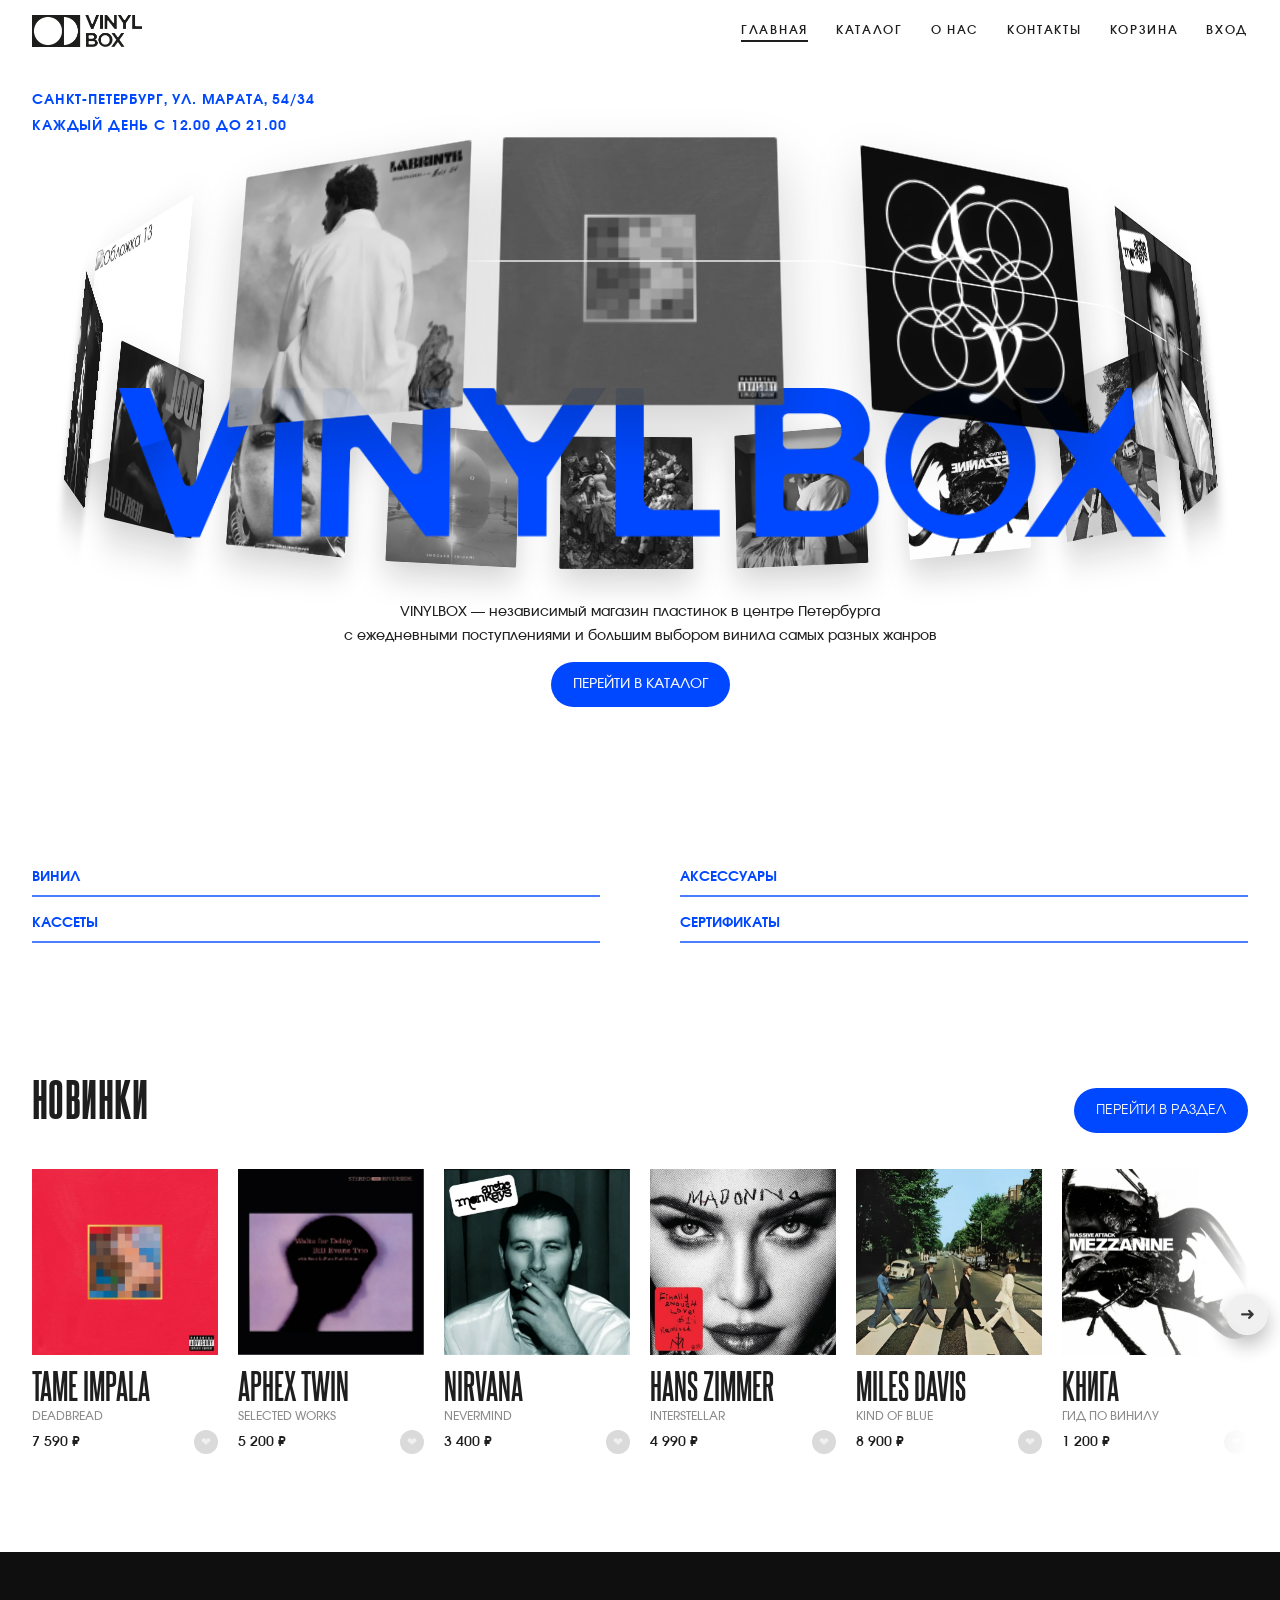
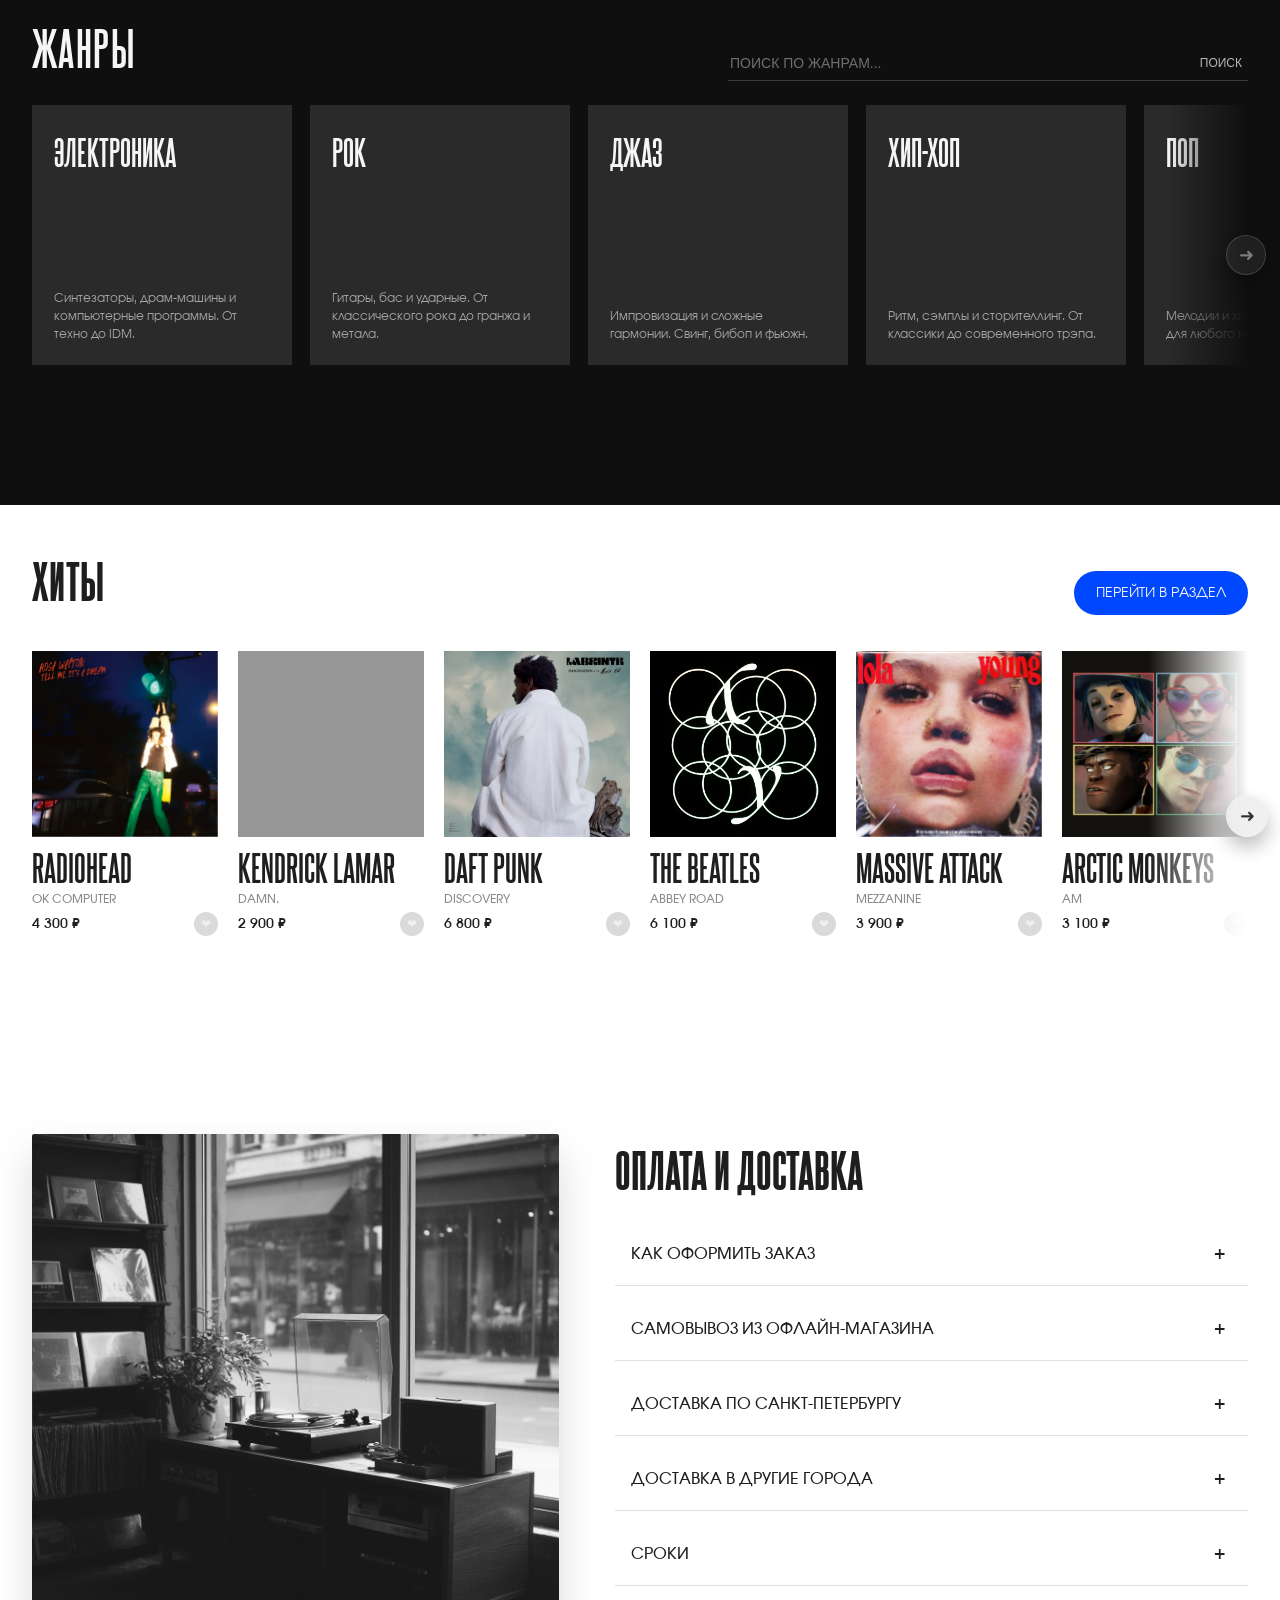
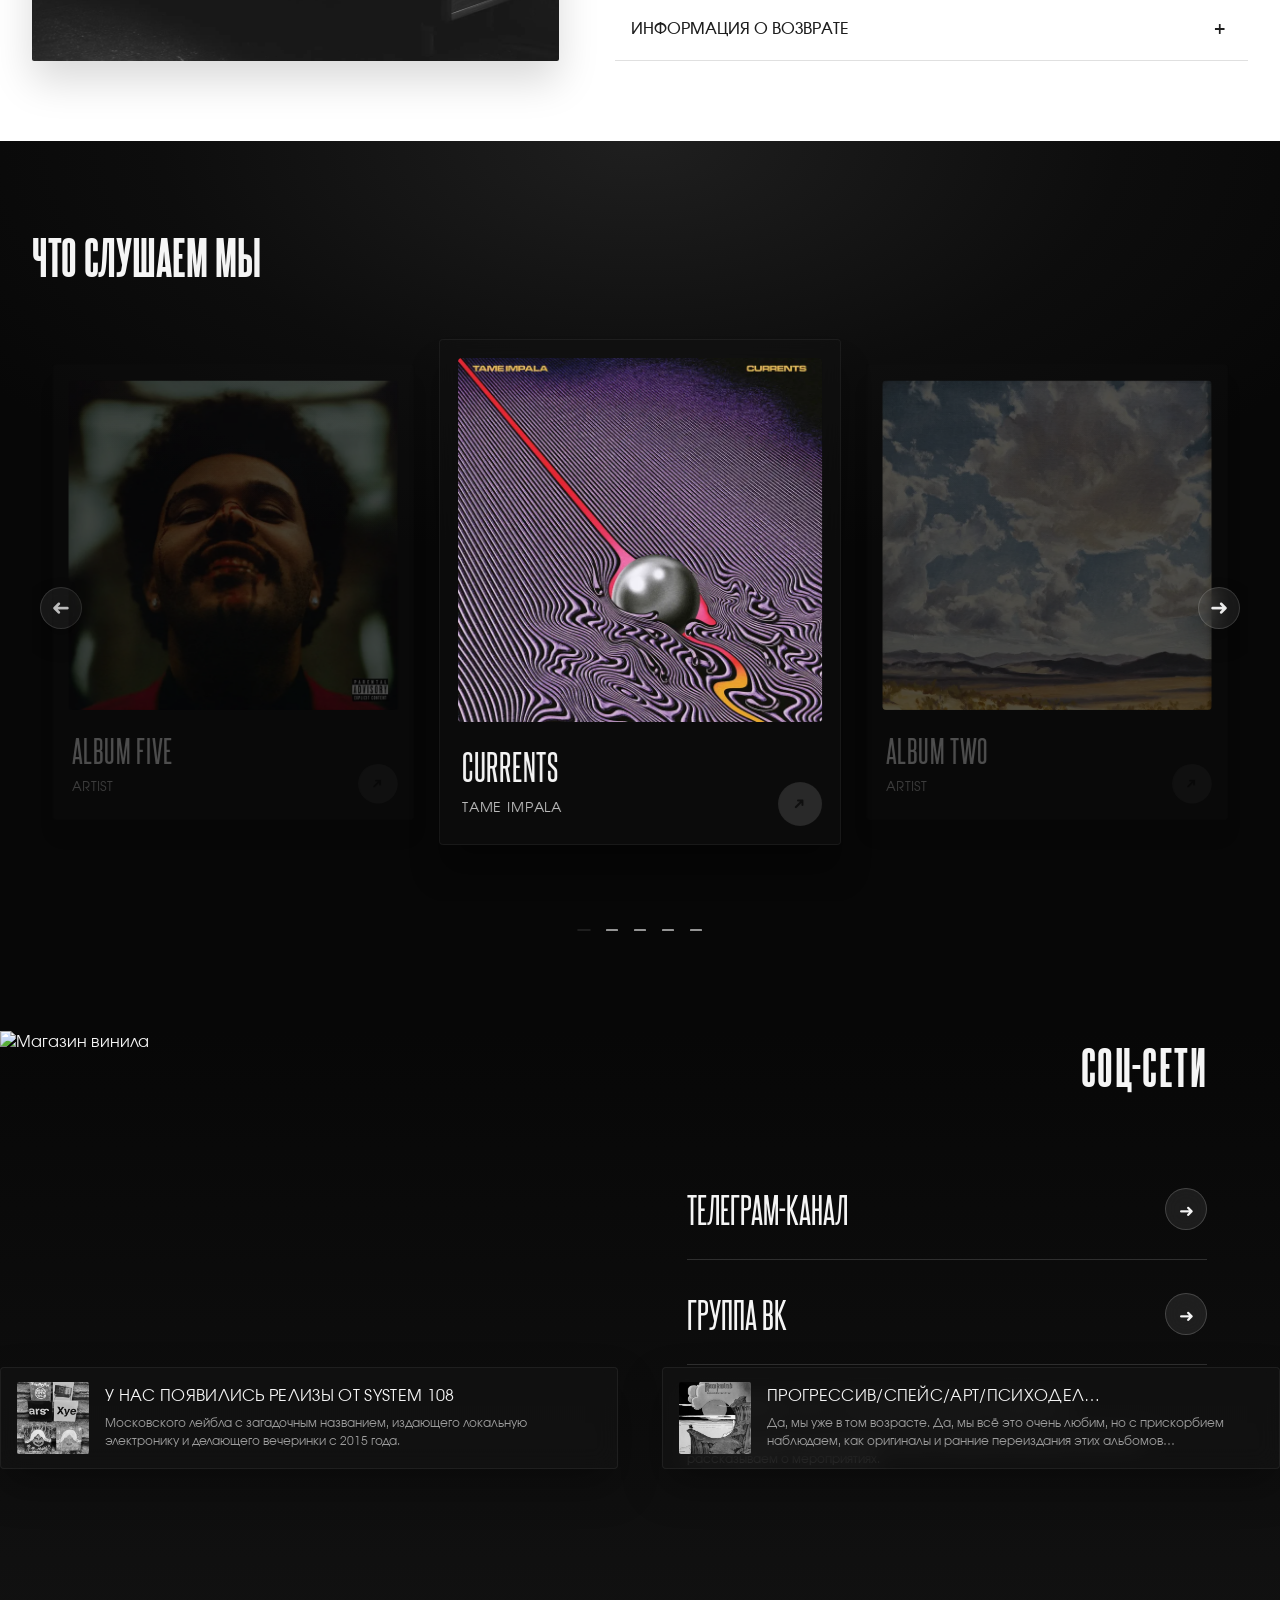
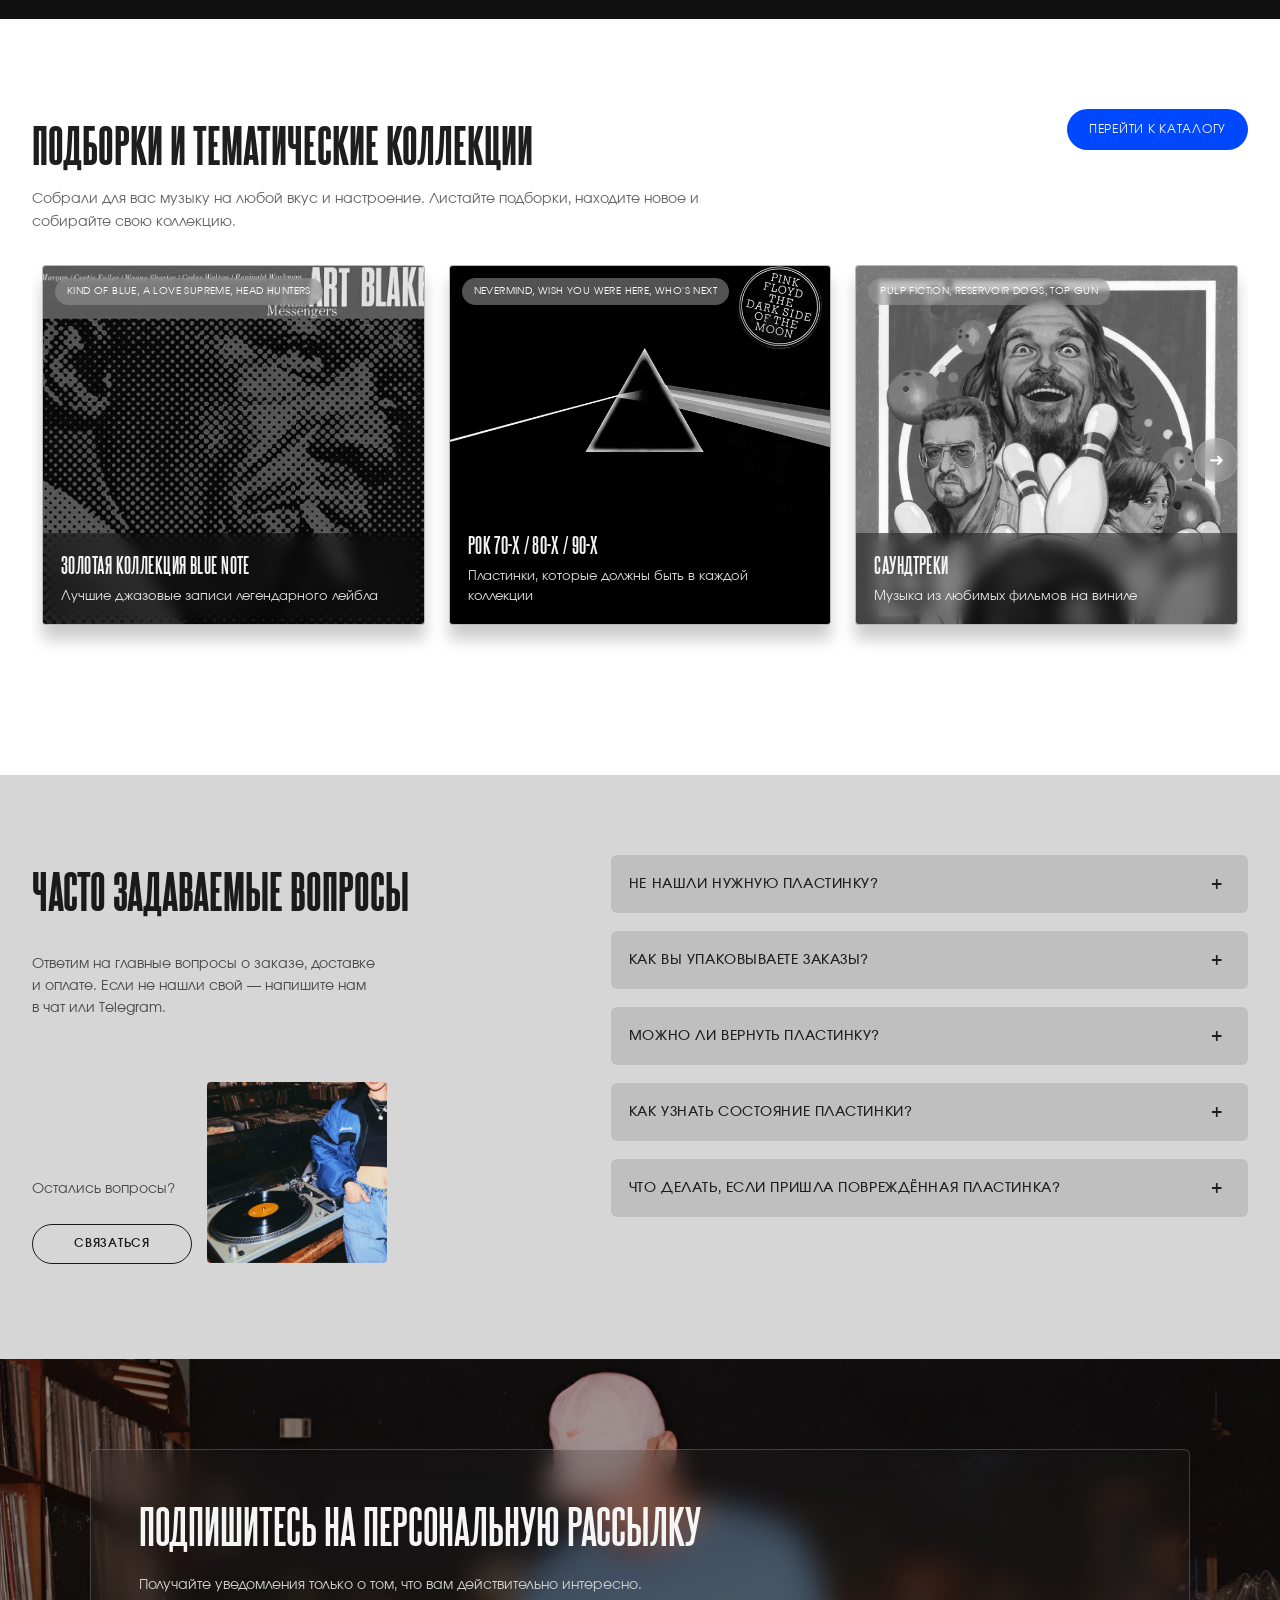
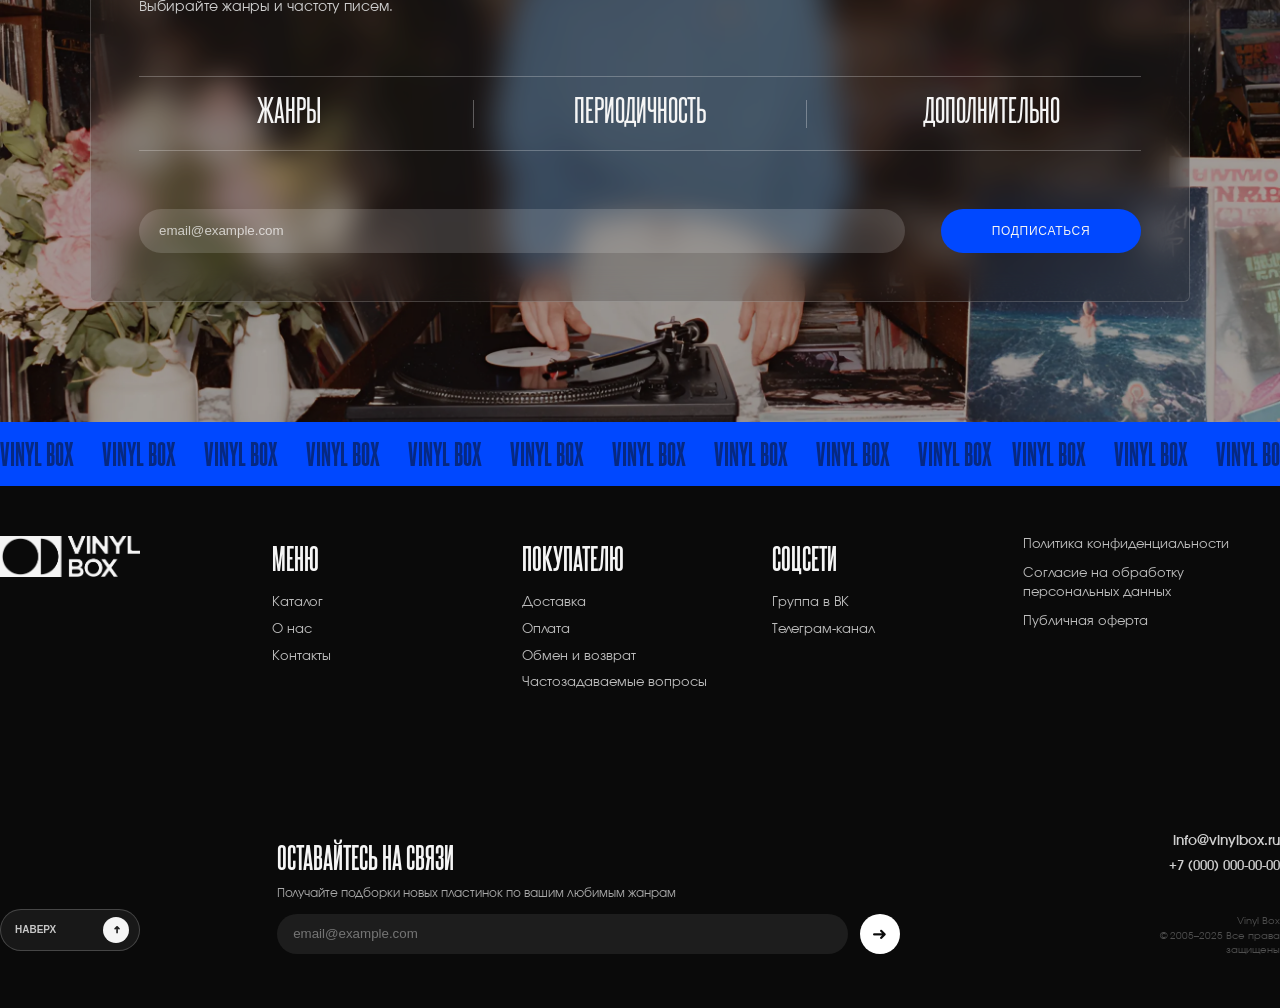
==== commit 2726b4a9: "fix paths" ====
--- a/index.html
+++ b/index.html
@@ -4,13 +4,13 @@
     <meta charset="UTF-8">
     <meta name="viewport" content="width=device-width, initial-scale=1.0">
     <title>VINYLBOX</title>
-    <link rel="stylesheet" href="/css/style.css">
+    <link rel="stylesheet" href="css/style.css">
 </head>
 <body>
     <header class="site-header">
         <div class="container header-inner">
             <a class="logo" href="index.html">
-                <img class="logo-image" src="/images/logo1.webp" alt="Vinyl Box">
+                <img class="logo-image" src="images/logo1.webp" alt="Vinyl Box">
             </a>
             <nav class="nav">
                 <div class="nav-item">
@@ -49,24 +49,24 @@
             <div class="hero-floating" aria-hidden="true">
                 <div class="orbit">
                     <div class="orbit-ring" aria-hidden="true">
-                        <img class="orbit-item" src="/images/cover_hero/1.webp" alt="Обложка 1">
-                        <img class="orbit-item" src="/images/cover_hero/15.webp" alt="Обложка 15">
-                        <img class="orbit-item" src="/images/cover_hero/3.webp" alt="Обложка 3">
-                        <img class="orbit-item" src="/images/cover_hero/4.webp" alt="Обложка 4">
-                        <img class="orbit-item" src="/images/cover_hero/5.webp" alt="Обложка 5">
-                        <img class="orbit-item" src="/images/cover_hero/6.webp" alt="Обложка 6">
-                        <img class="orbit-item" src="/images/cover_hero/7.webp" alt="Обложка 7">
-                        <img class="orbit-item" src="/images/cover_hero/8.webp" alt="Обложка 8">
-                        <img class="orbit-item" src="/images/cover_hero/9.webp" alt="Обложка 9">
-                        <img class="orbit-item" src="/images/cover_hero/16.webp" alt="Обложка 16">
-                        <img class="orbit-item" src="/images/cover_hero/11.webp" alt="Обложка 11">
-                        <img class="orbit-item" src="/images/cover_hero/12.webp" alt="Обложка 12">
-                        <img class="orbit-item" src="/images/cover_hero/13.webp" alt="Обложка 13">
-                        <img class="orbit-item" src="/images/cover_hero/14.webp" alt="Обложка 14">
+                        <img class="orbit-item" src="images/cover_hero/1.webp" alt="Обложка 1">
+                        <img class="orbit-item" src="images/cover_hero/15.webp" alt="Обложка 15">
+                        <img class="orbit-item" src="images/cover_hero/3.webp" alt="Обложка 3">
+                        <img class="orbit-item" src="images/cover_hero/4.webp" alt="Обложка 4">
+                        <img class="orbit-item" src="images/cover_hero/5.webp" alt="Обложка 5">
+                        <img class="orbit-item" src="images/cover_hero/6.webp" alt="Обложка 6">
+                        <img class="orbit-item" src="images/cover_hero/7.webp" alt="Обложка 7">
+                        <img class="orbit-item" src="images/cover_hero/8.webp" alt="Обложка 8">
+                        <img class="orbit-item" src="images/cover_hero/9.webp" alt="Обложка 9">
+                        <img class="orbit-item" src="images/cover_hero/16.webp" alt="Обложка 16">
+                        <img class="orbit-item" src="images/cover_hero/11.webp" alt="Обложка 11">
+                        <img class="orbit-item" src="images/cover_hero/12.webp" alt="Обложка 12">
+                        <img class="orbit-item" src="images/cover_hero/13.webp" alt="Обложка 13">
+                        <img class="orbit-item" src="images/cover_hero/14.webp" alt="Обложка 14">
                     </div>
 
                     <div class="orbit-logo" aria-hidden="true">
-                        <img class="hero-logo" src="/images/logo3color.webp" alt="Vinyl Box">
+                        <img class="hero-logo" src="images/logo3color.webp" alt="Vinyl Box">
                     </div>
                 </div>
             </div>
@@ -579,7 +579,7 @@
                         <div class="recom__track">
                             <article class="recom__card" data-recom-card>
                                 <div class="recom__image-wrap">
-                                    <img src="/images/recom/rec_1.webp" alt="Currents — Tame Impala">
+                                    <img src="images/recom/rec_1.webp" alt="Currents — Tame Impala">
                                 </div>
                                 <div class="recom__meta">
                                     <div class="recom__album">CURRENTS</div>
@@ -591,7 +591,7 @@
                             </article>
                             <article class="recom__card" data-recom-card>
                                 <div class="recom__image-wrap">
-                                    <img src="/images/recom/rec_2.webp" alt="Альбом 2">
+                                    <img src="images/recom/rec_2.webp" alt="Альбом 2">
                                 </div>
                                 <div class="recom__meta">
                                     <div class="recom__album">ALBUM TWO</div>
@@ -603,7 +603,7 @@
                             </article>
                             <article class="recom__card" data-recom-card>
                                 <div class="recom__image-wrap">
-                                    <img src="/images/recom/rec_3.webp" alt="Альбом 3">
+                                    <img src="images/recom/rec_3.webp" alt="Альбом 3">
                                 </div>
                                 <div class="recom__meta">
                                     <div class="recom__album">ALBUM THREE</div>
@@ -615,7 +615,7 @@
                             </article>
                             <article class="recom__card" data-recom-card>
                                 <div class="recom__image-wrap">
-                                    <img src="/images/recom/rec_4.webp" alt="Альбом 4">
+                                    <img src="images/recom/rec_4.webp" alt="Альбом 4">
                                 </div>
                                 <div class="recom__meta">
                                     <div class="recom__album">ALBUM FOUR</div>
@@ -627,7 +627,7 @@
                             </article>
                             <article class="recom__card" data-recom-card>
                                 <div class="recom__image-wrap">
-                                    <img src="/images/recom/rec_5.webp" alt="Альбом 5">
+                                    <img src="images/recom/rec_5.webp" alt="Альбом 5">
                                 </div>
                                 <div class="recom__meta">
                                     <div class="recom__album">ALBUM FIVE</div>
@@ -653,11 +653,11 @@
 
         <section class="social" aria-label="Соц-сети">
             <div class="social__media">
-                <img src="/images/social_net/im1.webp" alt="Магазин винила">
+                <img src="images/social_net/im1.webp" alt="Магазин винила">
             </div>
             <div class="social__cards">
                 <article class="social__card">
-                    <img class="social__thumb" src="/images/social_net/image_2.webp" alt="Новость 1">
+                    <img class="social__thumb" src="images/social_net/image_2.webp" alt="Новость 1">
                     <div class="social__text">
                         <div class="social__card-title">У нас появились релизы от system 108</div>
                         <div class="social__card-desc">
@@ -666,7 +666,7 @@
                     </div>
                 </article>
                 <article class="social__card">
-                    <img class="social__thumb" src="/images/social_net/image_3.webp" alt="Новость 2">
+                    <img class="social__thumb" src="images/social_net/image_3.webp" alt="Новость 2">
                     <div class="social__text">
                         <div class="social__card-title">Прогрессив/спейс/арт/психодел…</div>
                         <div class="social__card-desc">
@@ -726,7 +726,7 @@
                         <article class="collections__card">
                             <div class="collections__pill">Kind of Blue, A Love Supreme, Head Hunters</div>
                             <div class="collections__image">
-                                <img src="/images/compilation/jazz_1.webp" alt="Золотая коллекция Blue Note">
+                                <img src="images/compilation/jazz_1.webp" alt="Золотая коллекция Blue Note">
                             </div>
                             <div class="collections__info">
                                 <h3>Золотая коллекция Blue Note</h3>
@@ -737,7 +737,7 @@
                         <article class="collections__card">
                             <div class="collections__pill">Nevermind, Wish You Were Here, Who's Next</div>
                             <div class="collections__image">
-                                <img src="/images/compilation/rock_2.webp" alt="Рок 70-х / 80-х / 90-х">
+                                <img src="images/compilation/rock_2.webp" alt="Рок 70-х / 80-х / 90-х">
                             </div>
                             <div class="collections__info">
                                 <h3>Рок 70-х / 80-х / 90-х</h3>
@@ -748,7 +748,7 @@
                         <article class="collections__card">
                             <div class="collections__pill">Pulp Fiction, Reservoir Dogs, Top Gun</div>
                             <div class="collections__image">
-                                <img src="/images/compilation/sound_3.webp" alt="Саундтреки">
+                                <img src="images/compilation/sound_3.webp" alt="Саундтреки">
                             </div>
                             <div class="collections__info">
                                 <h3>Саундтреки</h3>
@@ -759,7 +759,7 @@
                         <article class="collections__card">
                             <div class="collections__pill">Snoop Doggy Dogg, Nas, 2Pac, Dr. Dre</div>
                             <div class="collections__image">
-                                <img src="/images/compilation/hip_4.webp" alt="Хип-хоп: старая школа и новое звучание">
+                                <img src="images/compilation/hip_4.webp" alt="Хип-хоп: старая школа и новое звучание">
                             </div>
                             <div class="collections__info">
                                 <h3>Хип-хоп: старая школа и новое звучание</h3>
@@ -782,7 +782,7 @@
                         <br>в чат или Telegram.
                     </p>
                     <div class="faq__image">
-                        <img src="/images/FAQ/img1.webp" alt="Магазин винила">
+                        <img src="images/FAQ/img1.webp" alt="Магазин винила">
                     </div>
                     <div class="faq__cta">
                         <span>Остались вопросы?</span>
@@ -907,7 +907,7 @@
 
         <div class="container footer__inner">
             <div class="footer__brand">
-                <img src="/images/logo_w.webp" alt="Vinyl Box">
+                <img src="images/logo_w.webp" alt="Vinyl Box">
             </div>
 
             <div class="footer__col">
@@ -1063,7 +1063,7 @@
                 if (sub) sub.textContent = p.sub;
                 if (price) price.textContent = formatPrice(p.price);
                 if (img) {
-                    img.style.backgroundImage = `url(/images/cover_hero/${imgIndex}.webp)`;
+                    img.style.backgroundImage = `url(images/cover_hero/${imgIndex}.webp)`;
                 }
 
                 card.dataset.productName = p.name;
@@ -1296,3 +1296,5 @@
     </script>
 </body>
 </html>
+
+
--- a/css/style.css
+++ b/css/style.css
@@ -9,7 +9,7 @@
 
 @font-face {
     font-family: "Involve";
-    src: url("/font/Involve-Regular.woff") format("woff");
+    src: url("../font/Involve-Regular.woff") format("woff");
     font-weight: 400;
     font-style: normal;
     font-display: swap;
@@ -17,7 +17,7 @@
 
 @font-face {
     font-family: "Involve";
-    src: url("/font/Involve-Medium.woff") format("woff");
+    src: url("../font/Involve-Medium.woff") format("woff");
     font-weight: 500;
     font-style: normal;
     font-display: swap;
@@ -25,7 +25,7 @@
 
 @font-face {
     font-family: "Involve";
-    src: url("/font/Involve-SemiBold.woff") format("woff");
+    src: url("../font/Involve-SemiBold.woff") format("woff");
     font-weight: 600;
     font-style: normal;
     font-display: swap;
@@ -33,7 +33,7 @@
 
 @font-face {
     font-family: "Involve";
-    src: url("/font/Involve-Bold.woff") format("woff");
+    src: url("../font/Involve-Bold.woff") format("woff");
     font-weight: 700;
     font-style: normal;
     font-display: swap;
@@ -41,7 +41,7 @@
 
 @font-face {
     font-family: "Steelfish";
-    src: url("/font/steelfish-rg.woff") format("woff");
+    src: url("../font/steelfish-rg.woff") format("woff");
     font-weight: 400;
     font-style: normal;
     font-display: swap;
@@ -49,7 +49,7 @@
 
 @font-face {
     font-family: "Steelfish";
-    src: url("/font/steelfish-bd.woff") format("woff");
+    src: url("../font/steelfish-bd.woff") format("woff");
     font-weight: 700;
     font-style: normal;
     font-display: swap;
@@ -57,7 +57,7 @@
 
 @font-face {
     font-family: "Steelfish";
-    src: url("/font/steelfish-eb.woff") format("woff");
+    src: url("../font/steelfish-eb.woff") format("woff");
     font-weight: 800;
     font-style: normal;
     font-display: swap;
@@ -534,7 +534,7 @@
     position: absolute;
     inset: 0;
     background: linear-gradient(90deg, rgba(0, 0, 0, 0.75) 0%, rgba(0, 0, 0, 0.2) 60%),
-        url('/images/about_us/6.webp') center/cover no-repeat;
+        url('../images/about_us/6.webp') center/cover no-repeat;
     z-index: 0;
 }
 
@@ -4674,7 +4674,7 @@
 /* SUBSCRIBE */
 .subscribe {
     padding: 90px 0 120px;
-    background: url("/images/sub/img1.webp") center / cover no-repeat;
+    background: url("../images/sub/img1.webp") center / cover no-repeat;
     position: relative;
 }
 
@@ -5152,3 +5152,4 @@
         text-align: left;
     }
 }
+
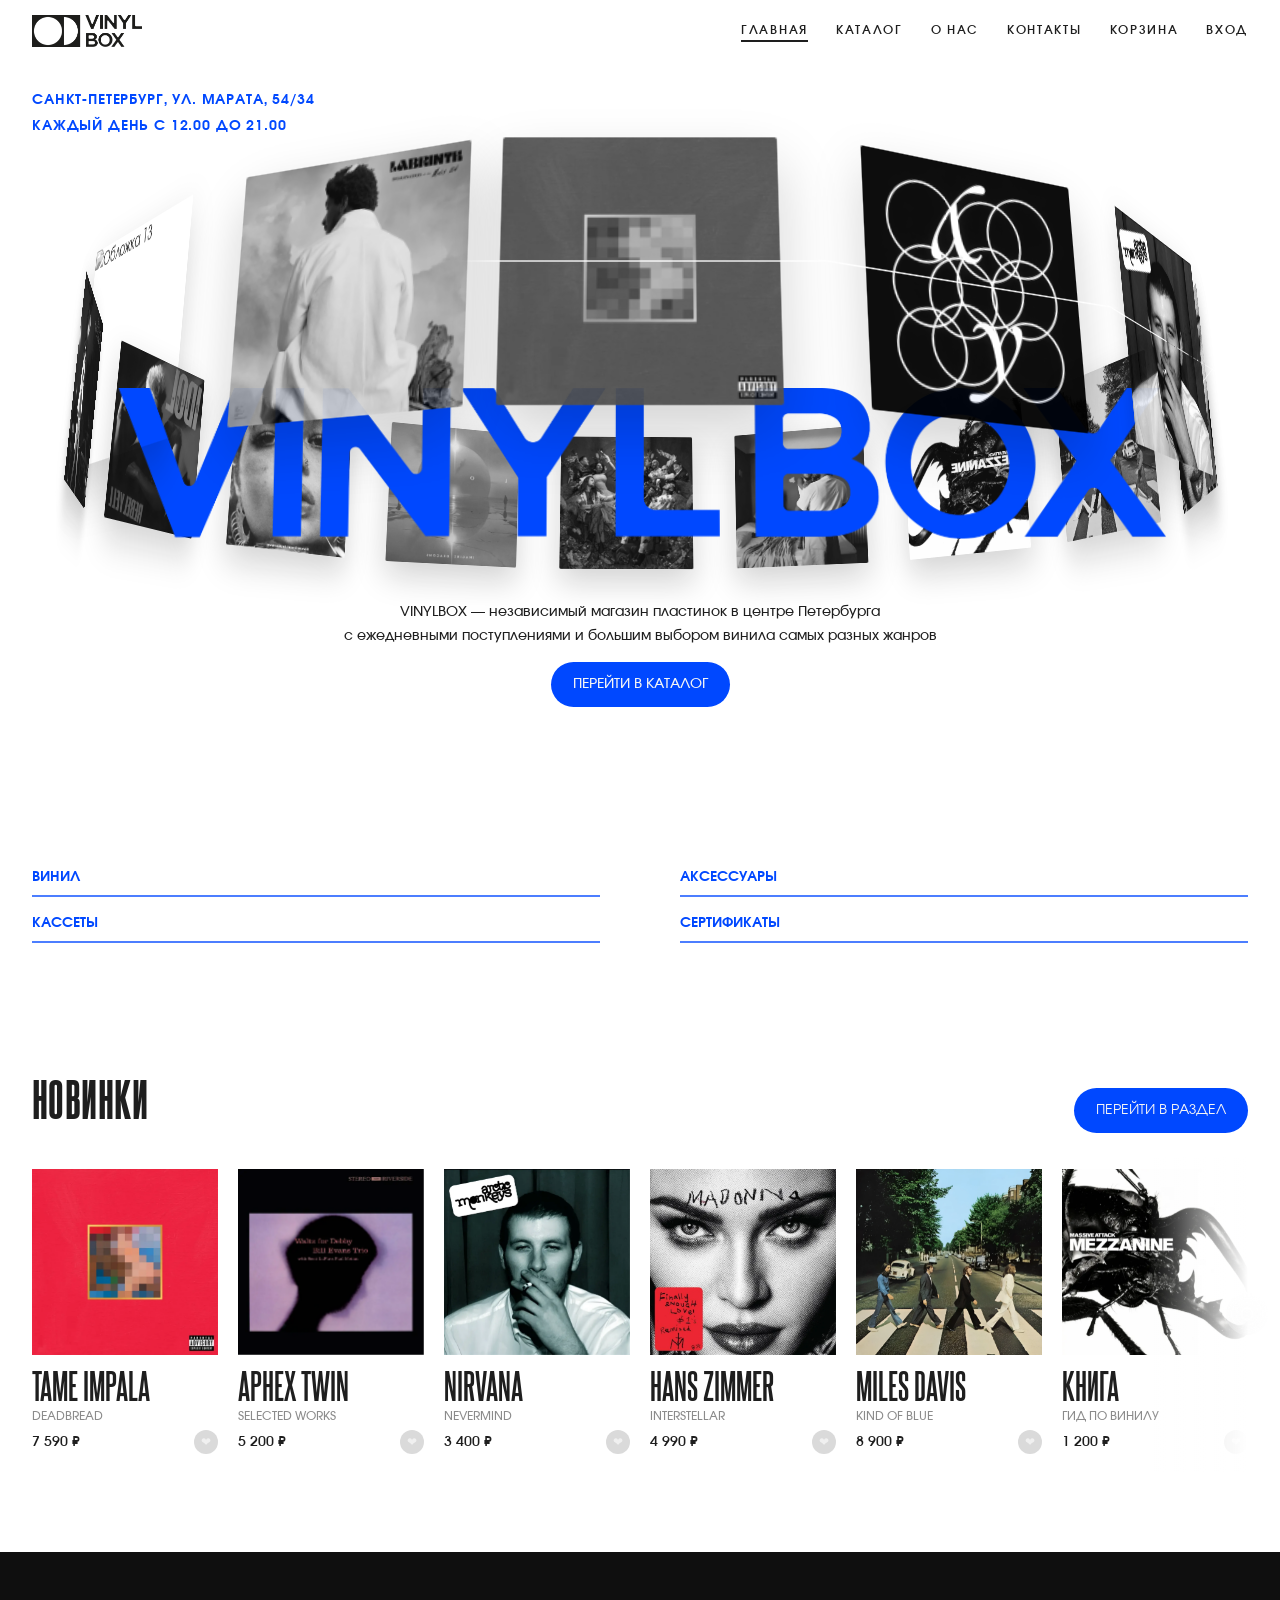
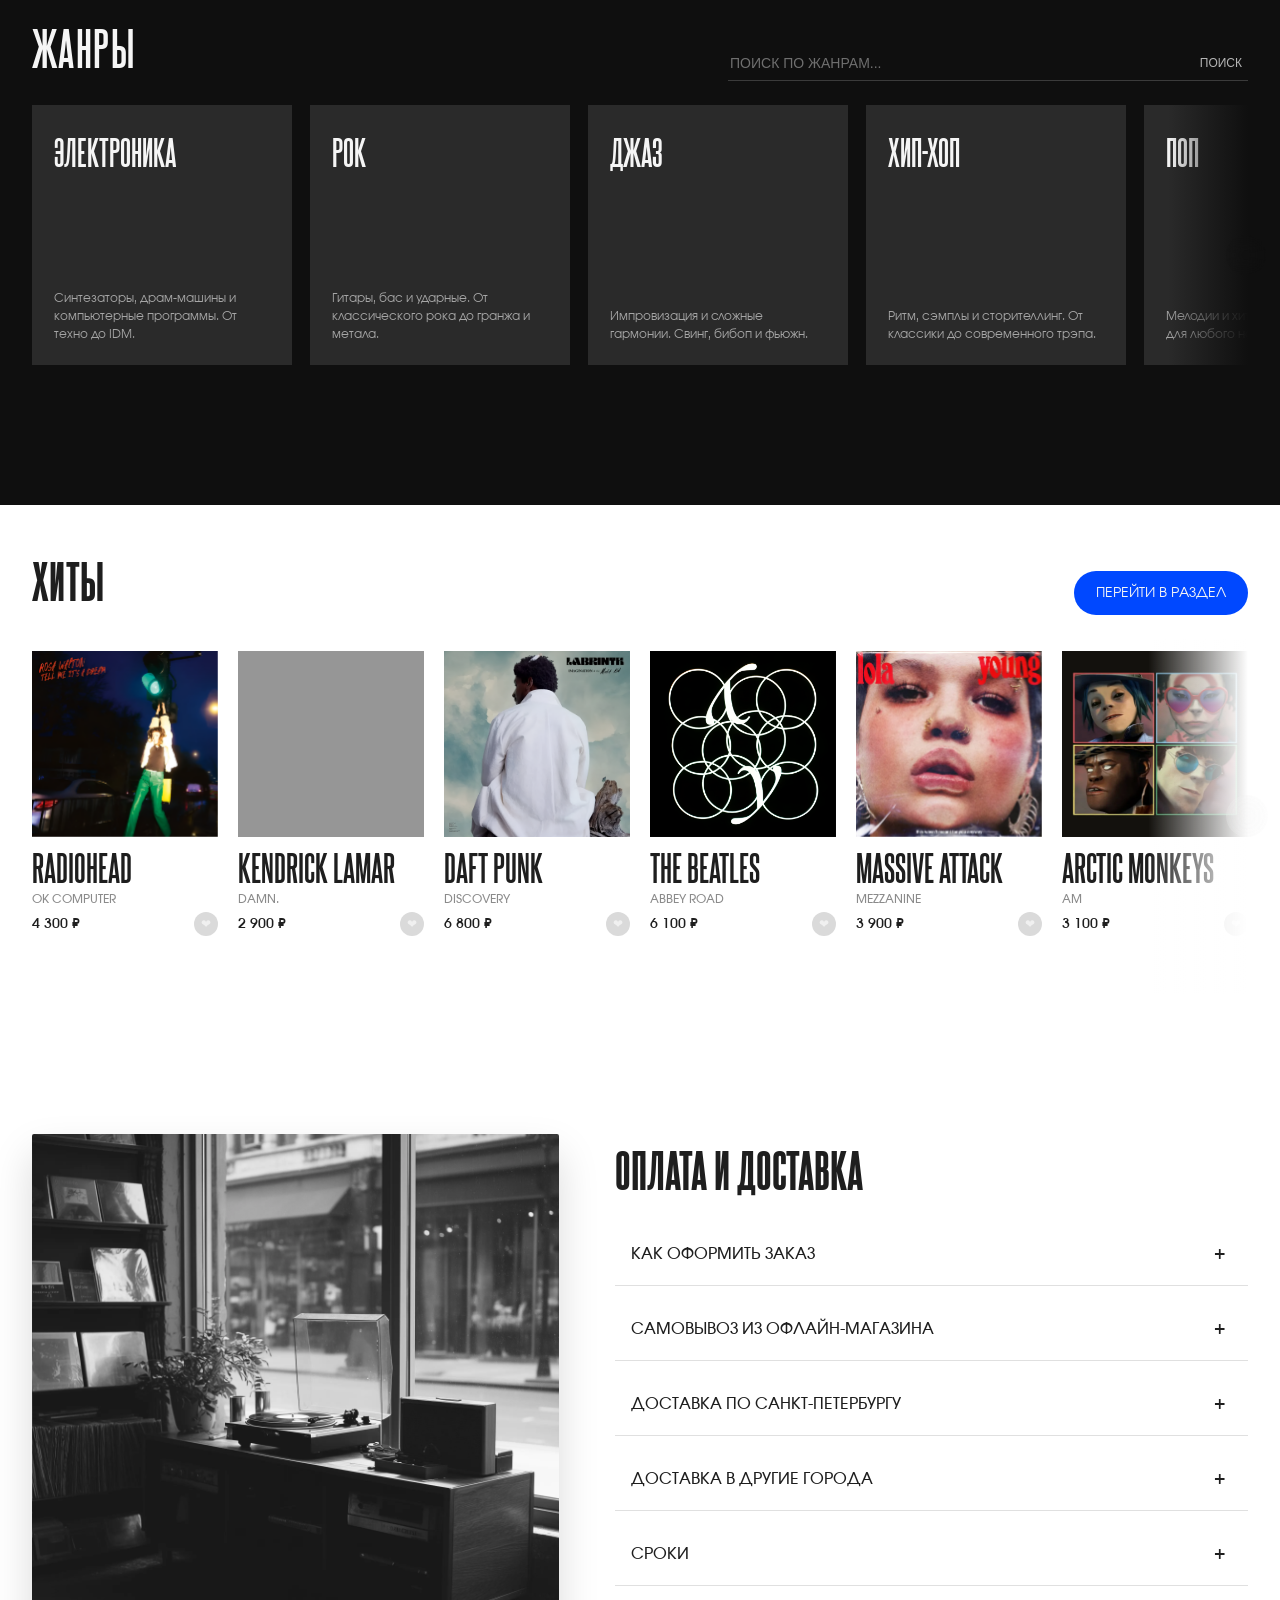
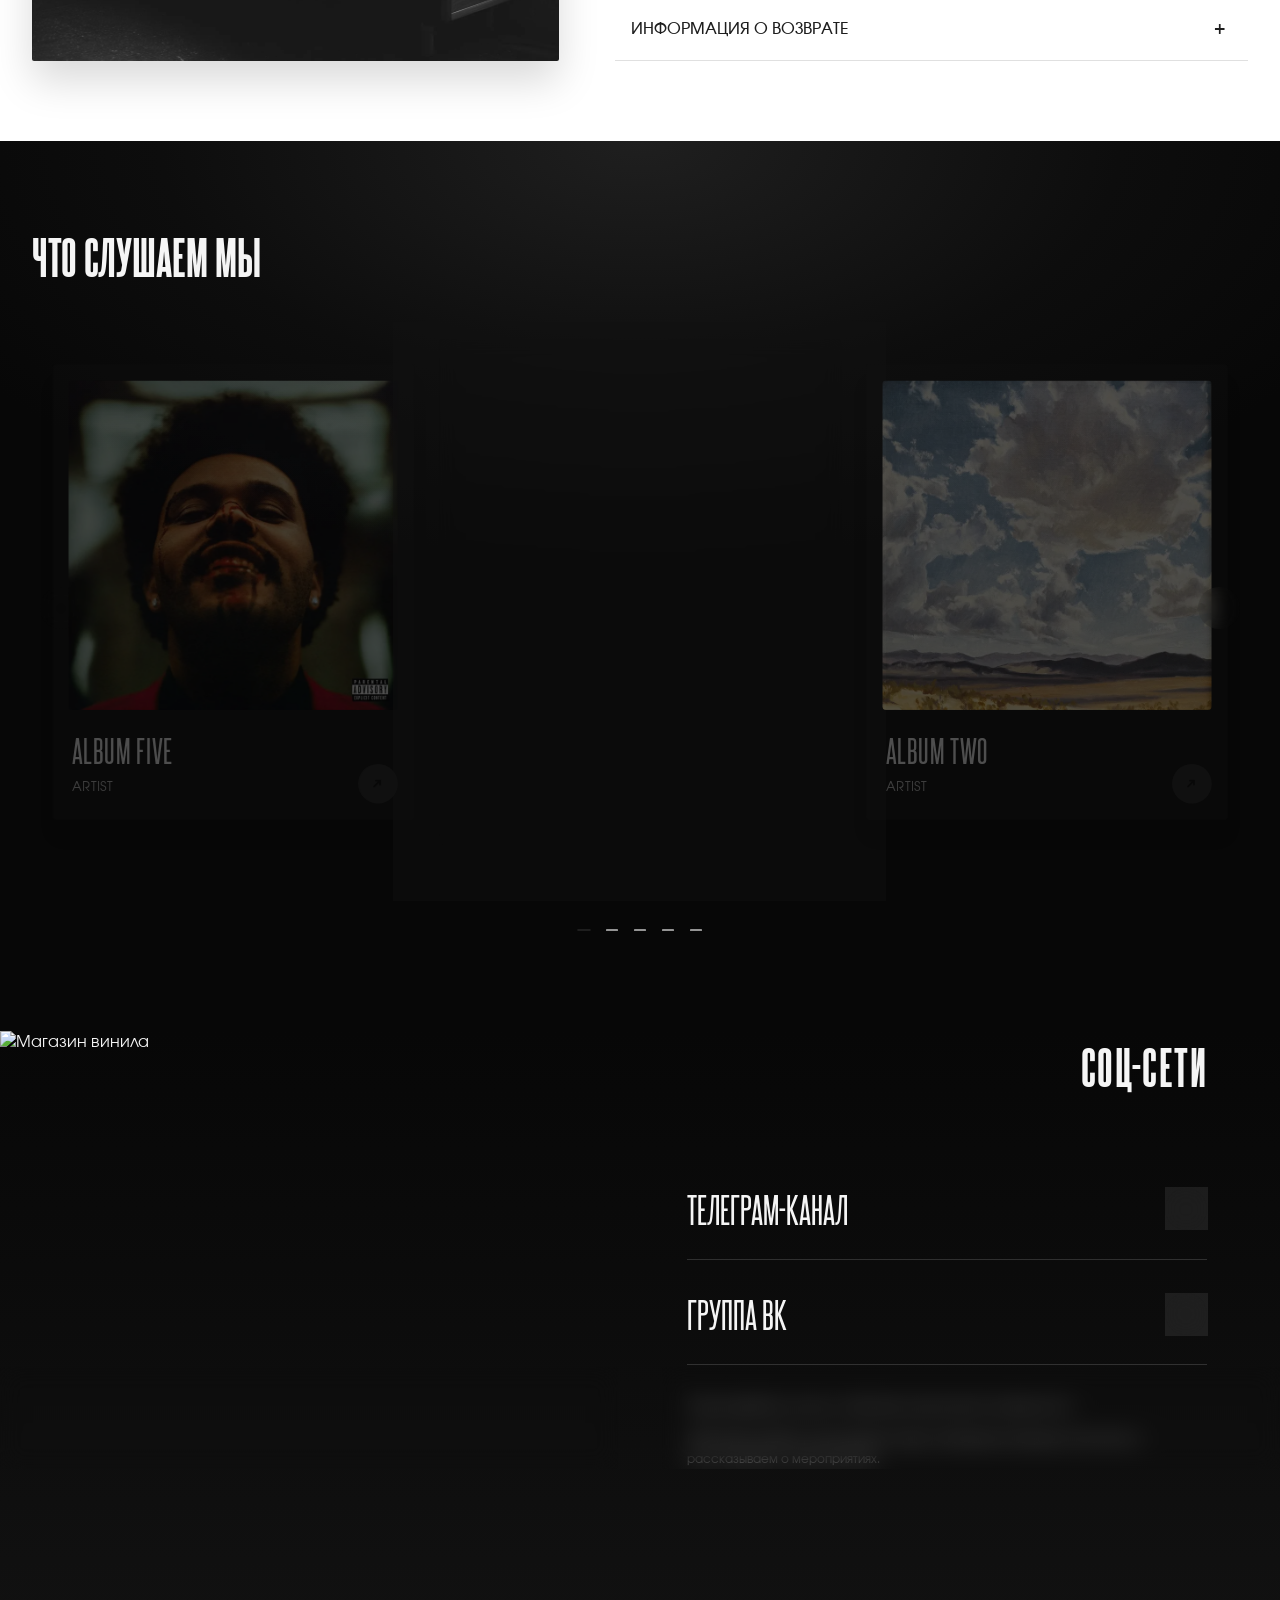
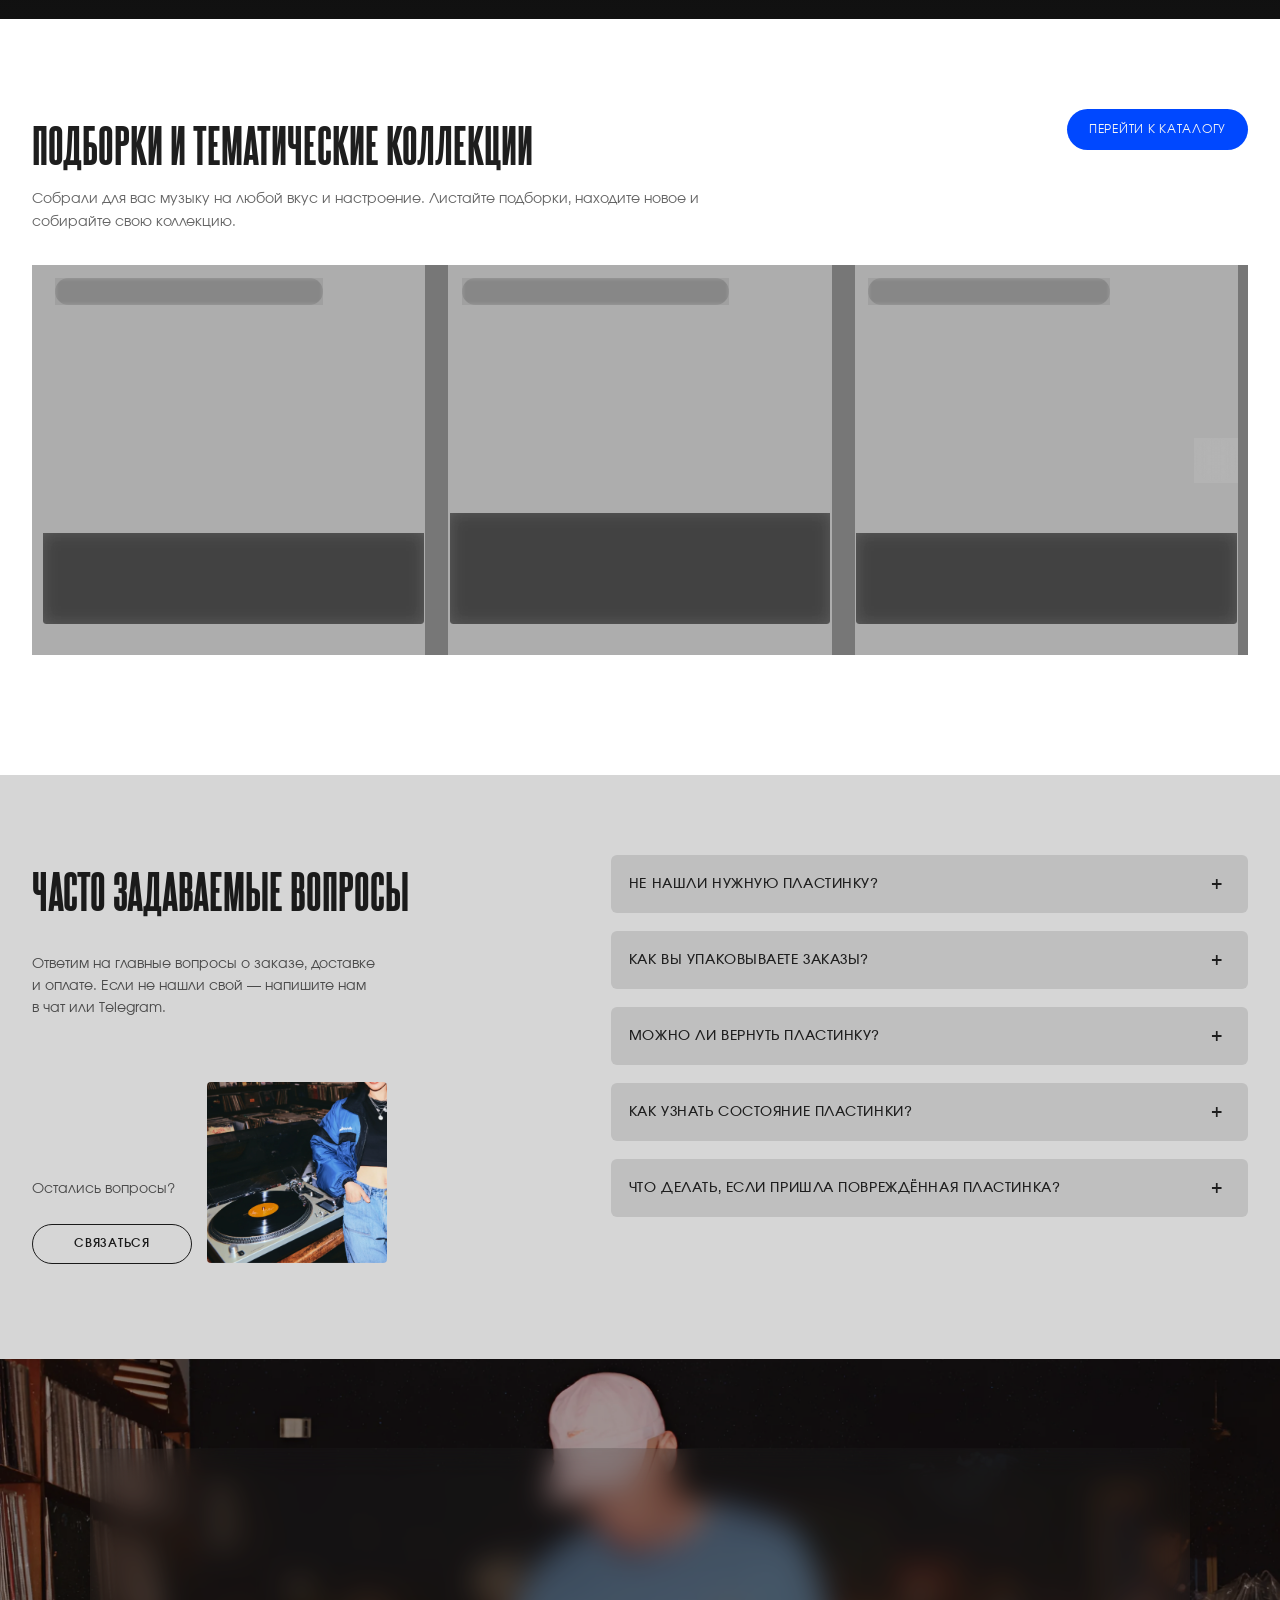
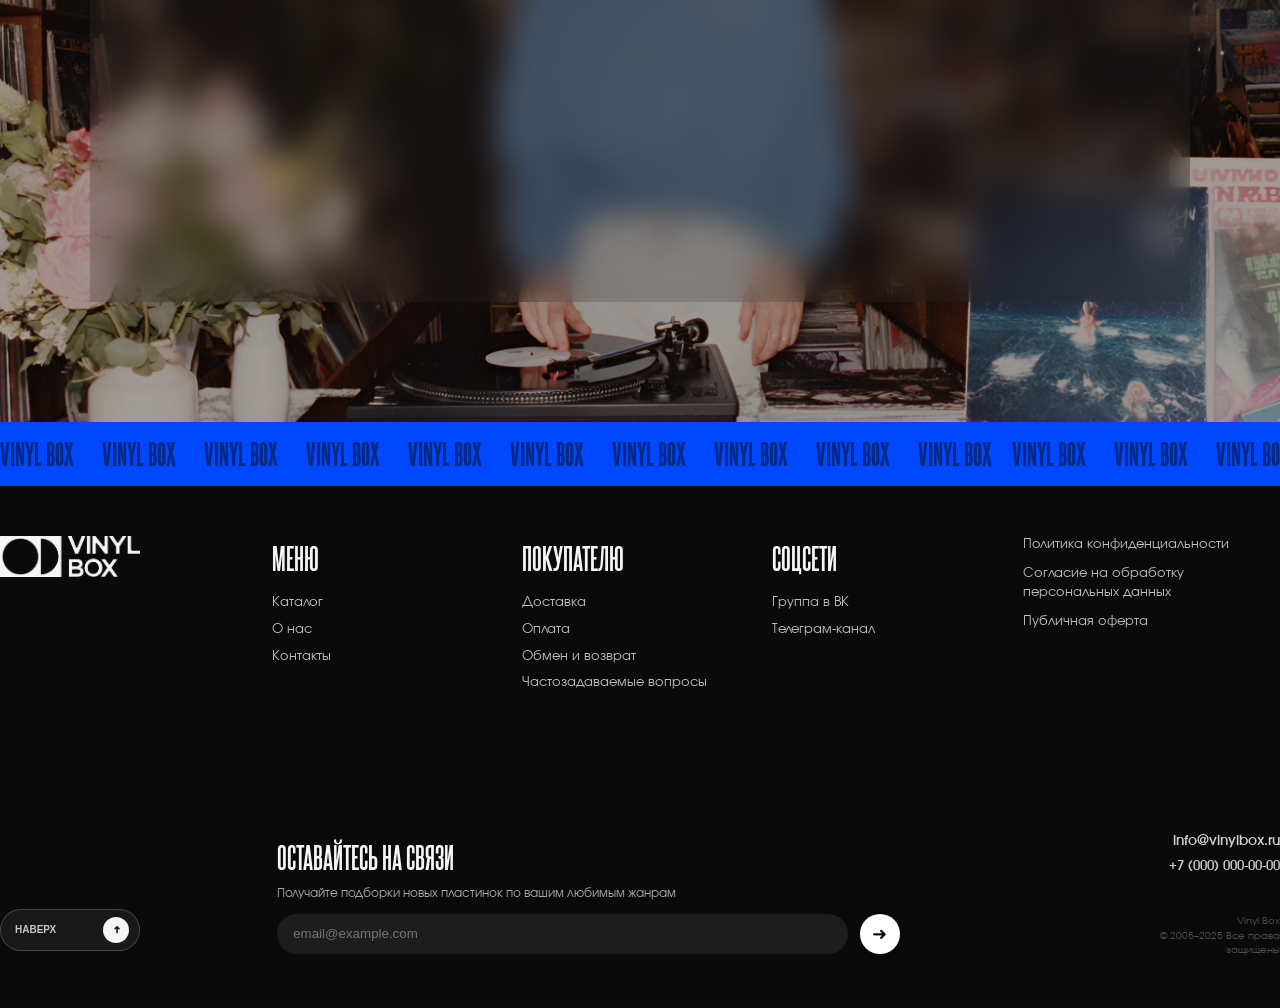
==== commit 27e19859: "Add files via upload" ====
--- a/index.html
+++ b/index.html
@@ -579,7 +579,7 @@
                         <div class="recom__track">
                             <article class="recom__card" data-recom-card>
                                 <div class="recom__image-wrap">
-                                    <img src="images/recom/rec_1.webp" alt="Currents — Tame Impala">
+                                    <img src="images/recom/rec_1.webp" alt="Currents — Tame Impala" loading="lazy" decoding="async">
                                 </div>
                                 <div class="recom__meta">
                                     <div class="recom__album">CURRENTS</div>
@@ -591,7 +591,7 @@
                             </article>
                             <article class="recom__card" data-recom-card>
                                 <div class="recom__image-wrap">
-                                    <img src="images/recom/rec_2.webp" alt="Альбом 2">
+                                    <img src="images/recom/rec_2.webp" alt="Альбом 2" loading="lazy" decoding="async">
                                 </div>
                                 <div class="recom__meta">
                                     <div class="recom__album">ALBUM TWO</div>
@@ -603,7 +603,7 @@
                             </article>
                             <article class="recom__card" data-recom-card>
                                 <div class="recom__image-wrap">
-                                    <img src="images/recom/rec_3.webp" alt="Альбом 3">
+                                    <img src="images/recom/rec_3.webp" alt="Альбом 3" loading="lazy" decoding="async">
                                 </div>
                                 <div class="recom__meta">
                                     <div class="recom__album">ALBUM THREE</div>
@@ -615,7 +615,7 @@
                             </article>
                             <article class="recom__card" data-recom-card>
                                 <div class="recom__image-wrap">
-                                    <img src="images/recom/rec_4.webp" alt="Альбом 4">
+                                    <img src="images/recom/rec_4.webp" alt="Альбом 4" loading="lazy" decoding="async">
                                 </div>
                                 <div class="recom__meta">
                                     <div class="recom__album">ALBUM FOUR</div>
@@ -627,7 +627,7 @@
                             </article>
                             <article class="recom__card" data-recom-card>
                                 <div class="recom__image-wrap">
-                                    <img src="images/recom/rec_5.webp" alt="Альбом 5">
+                                    <img src="images/recom/rec_5.webp" alt="Альбом 5" loading="lazy" decoding="async">
                                 </div>
                                 <div class="recom__meta">
                                     <div class="recom__album">ALBUM FIVE</div>
@@ -653,11 +653,11 @@
 
         <section class="social" aria-label="Соц-сети">
             <div class="social__media">
-                <img src="images/social_net/im1.webp" alt="Магазин винила">
+                <img src="images/social_net/im1.webp" alt="Магазин винила" loading="lazy" decoding="async">
             </div>
             <div class="social__cards">
                 <article class="social__card">
-                    <img class="social__thumb" src="images/social_net/image_2.webp" alt="Новость 1">
+                    <img class="social__thumb" src="images/social_net/image_2.webp" alt="Новость 1" loading="lazy" decoding="async">
                     <div class="social__text">
                         <div class="social__card-title">У нас появились релизы от system 108</div>
                         <div class="social__card-desc">
@@ -666,7 +666,7 @@
                     </div>
                 </article>
                 <article class="social__card">
-                    <img class="social__thumb" src="images/social_net/image_3.webp" alt="Новость 2">
+                    <img class="social__thumb" src="images/social_net/image_3.webp" alt="Новость 2" loading="lazy" decoding="async">
                     <div class="social__text">
                         <div class="social__card-title">Прогрессив/спейс/арт/психодел…</div>
                         <div class="social__card-desc">
@@ -726,7 +726,7 @@
                         <article class="collections__card">
                             <div class="collections__pill">Kind of Blue, A Love Supreme, Head Hunters</div>
                             <div class="collections__image">
-                                <img src="images/compilation/jazz_1.webp" alt="Золотая коллекция Blue Note">
+                                <img src="images/compilation/jazz_1.webp" alt="Золотая коллекция Blue Note" loading="lazy" decoding="async">
                             </div>
                             <div class="collections__info">
                                 <h3>Золотая коллекция Blue Note</h3>
@@ -737,7 +737,7 @@
                         <article class="collections__card">
                             <div class="collections__pill">Nevermind, Wish You Were Here, Who's Next</div>
                             <div class="collections__image">
-                                <img src="images/compilation/rock_2.webp" alt="Рок 70-х / 80-х / 90-х">
+                                <img src="images/compilation/rock_2.webp" alt="Рок 70-х / 80-х / 90-х" loading="lazy" decoding="async">
                             </div>
                             <div class="collections__info">
                                 <h3>Рок 70-х / 80-х / 90-х</h3>
@@ -748,7 +748,7 @@
                         <article class="collections__card">
                             <div class="collections__pill">Pulp Fiction, Reservoir Dogs, Top Gun</div>
                             <div class="collections__image">
-                                <img src="images/compilation/sound_3.webp" alt="Саундтреки">
+                                <img src="images/compilation/sound_3.webp" alt="Саундтреки" loading="lazy" decoding="async">
                             </div>
                             <div class="collections__info">
                                 <h3>Саундтреки</h3>
@@ -759,7 +759,7 @@
                         <article class="collections__card">
                             <div class="collections__pill">Snoop Doggy Dogg, Nas, 2Pac, Dr. Dre</div>
                             <div class="collections__image">
-                                <img src="images/compilation/hip_4.webp" alt="Хип-хоп: старая школа и новое звучание">
+                                <img src="images/compilation/hip_4.webp" alt="Хип-хоп: старая школа и новое звучание" loading="lazy" decoding="async">
                             </div>
                             <div class="collections__info">
                                 <h3>Хип-хоп: старая школа и новое звучание</h3>
@@ -782,7 +782,7 @@
                         <br>в чат или Telegram.
                     </p>
                     <div class="faq__image">
-                        <img src="images/FAQ/img1.webp" alt="Магазин винила">
+                        <img src="images/FAQ/img1.webp" alt="Магазин винила" loading="lazy" decoding="async">
                     </div>
                     <div class="faq__cta">
                         <span>Остались вопросы?</span>
